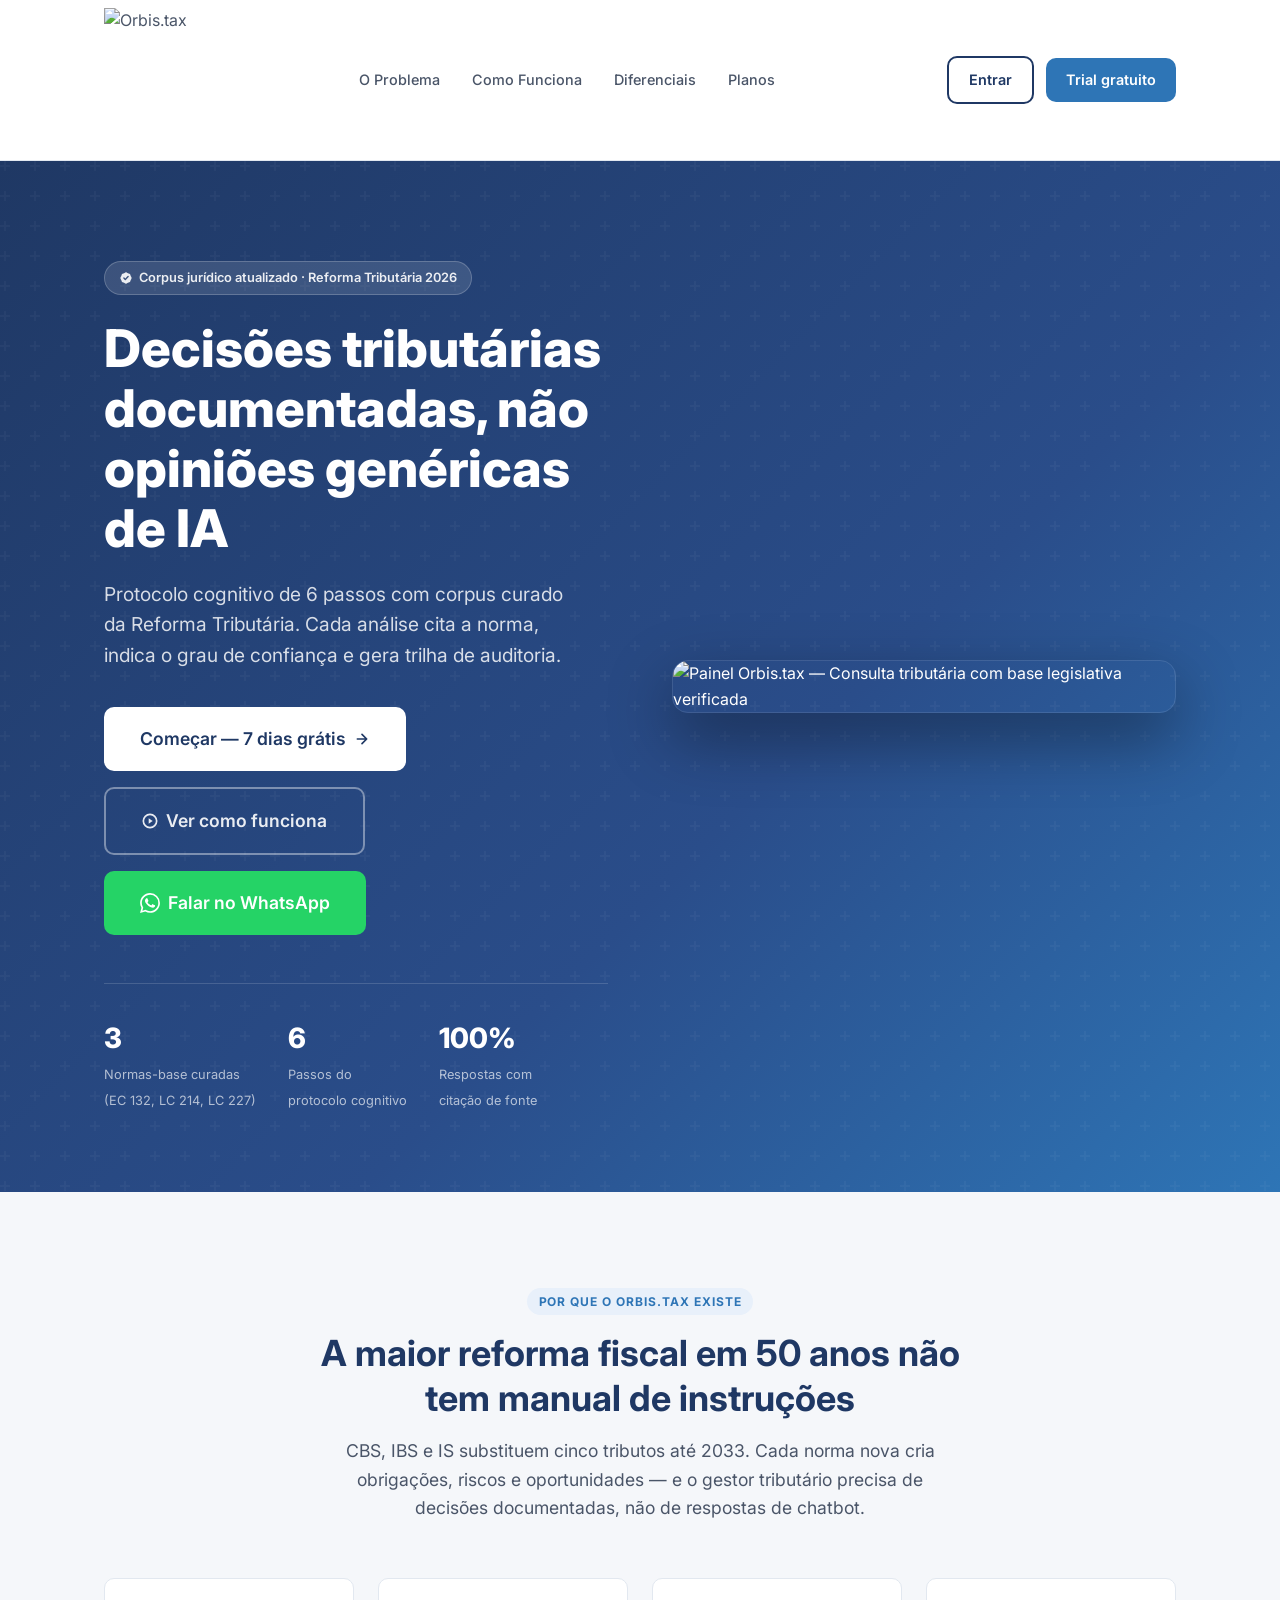
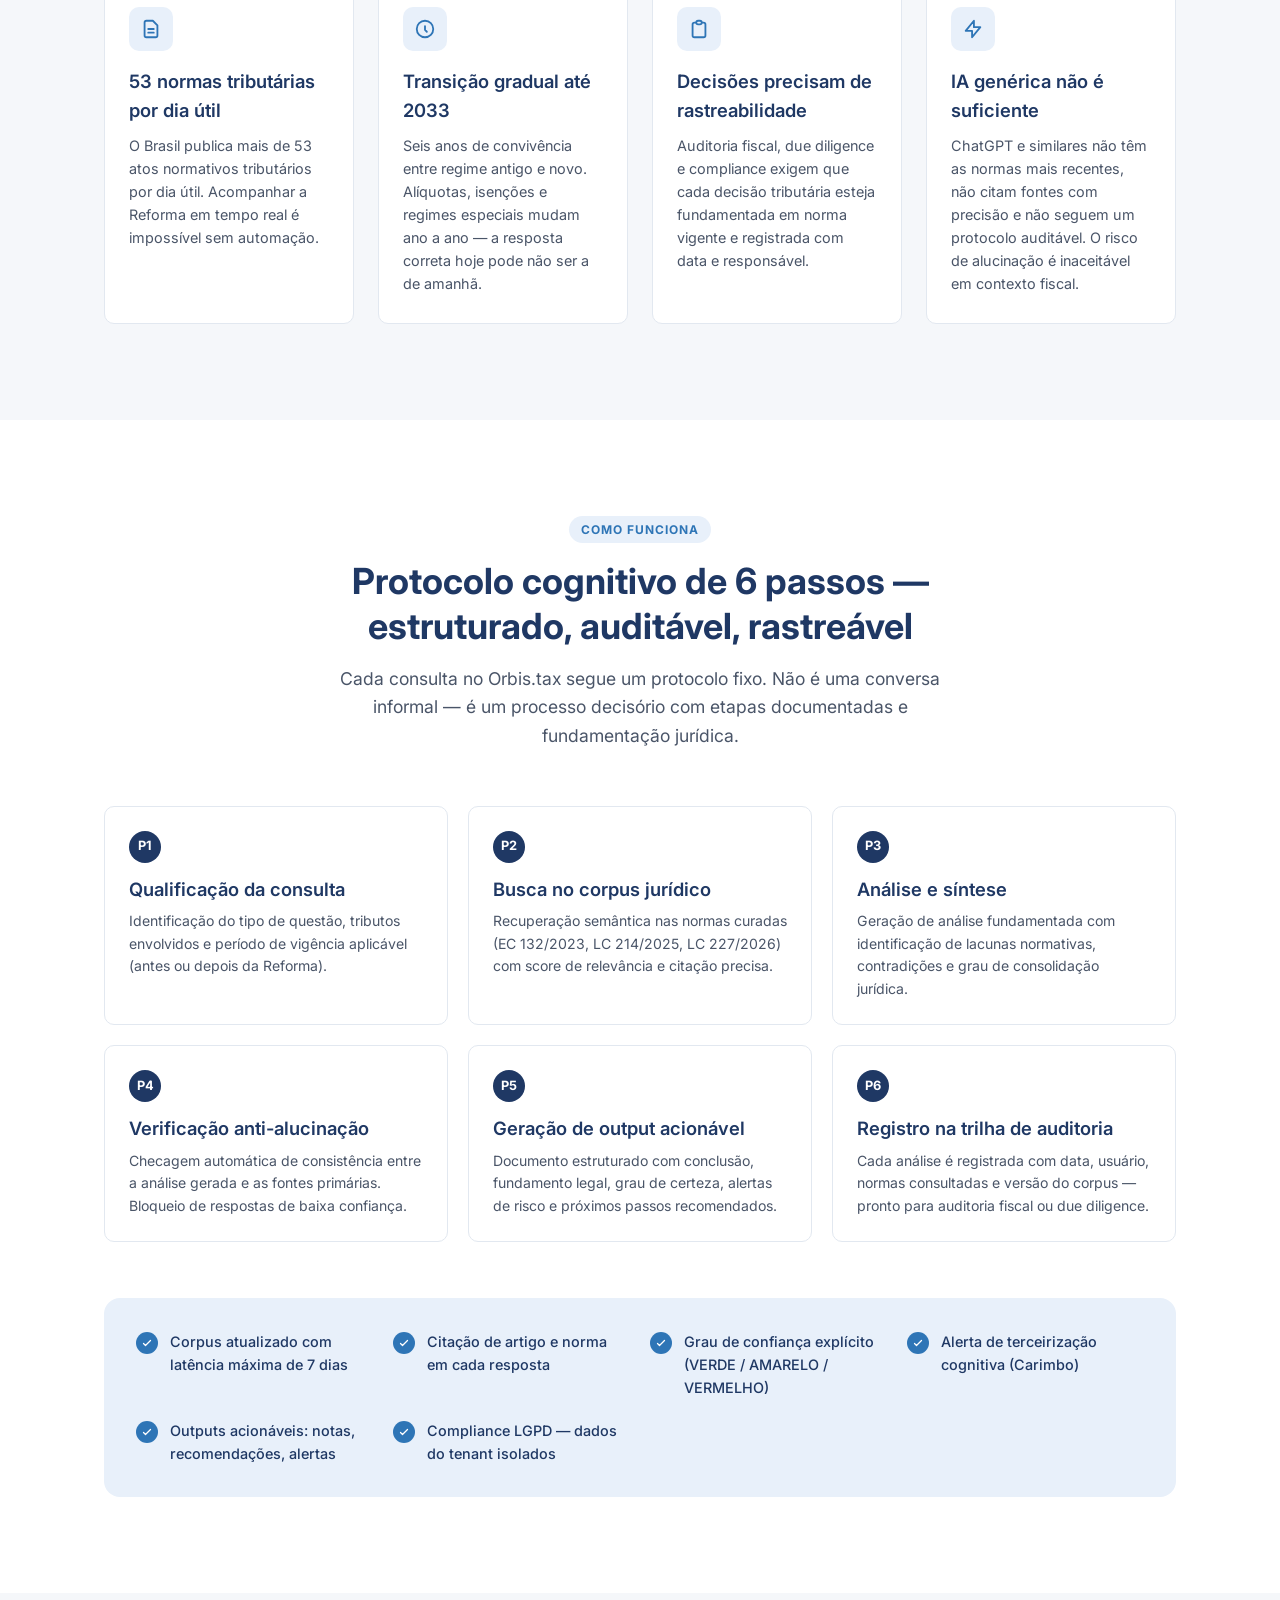
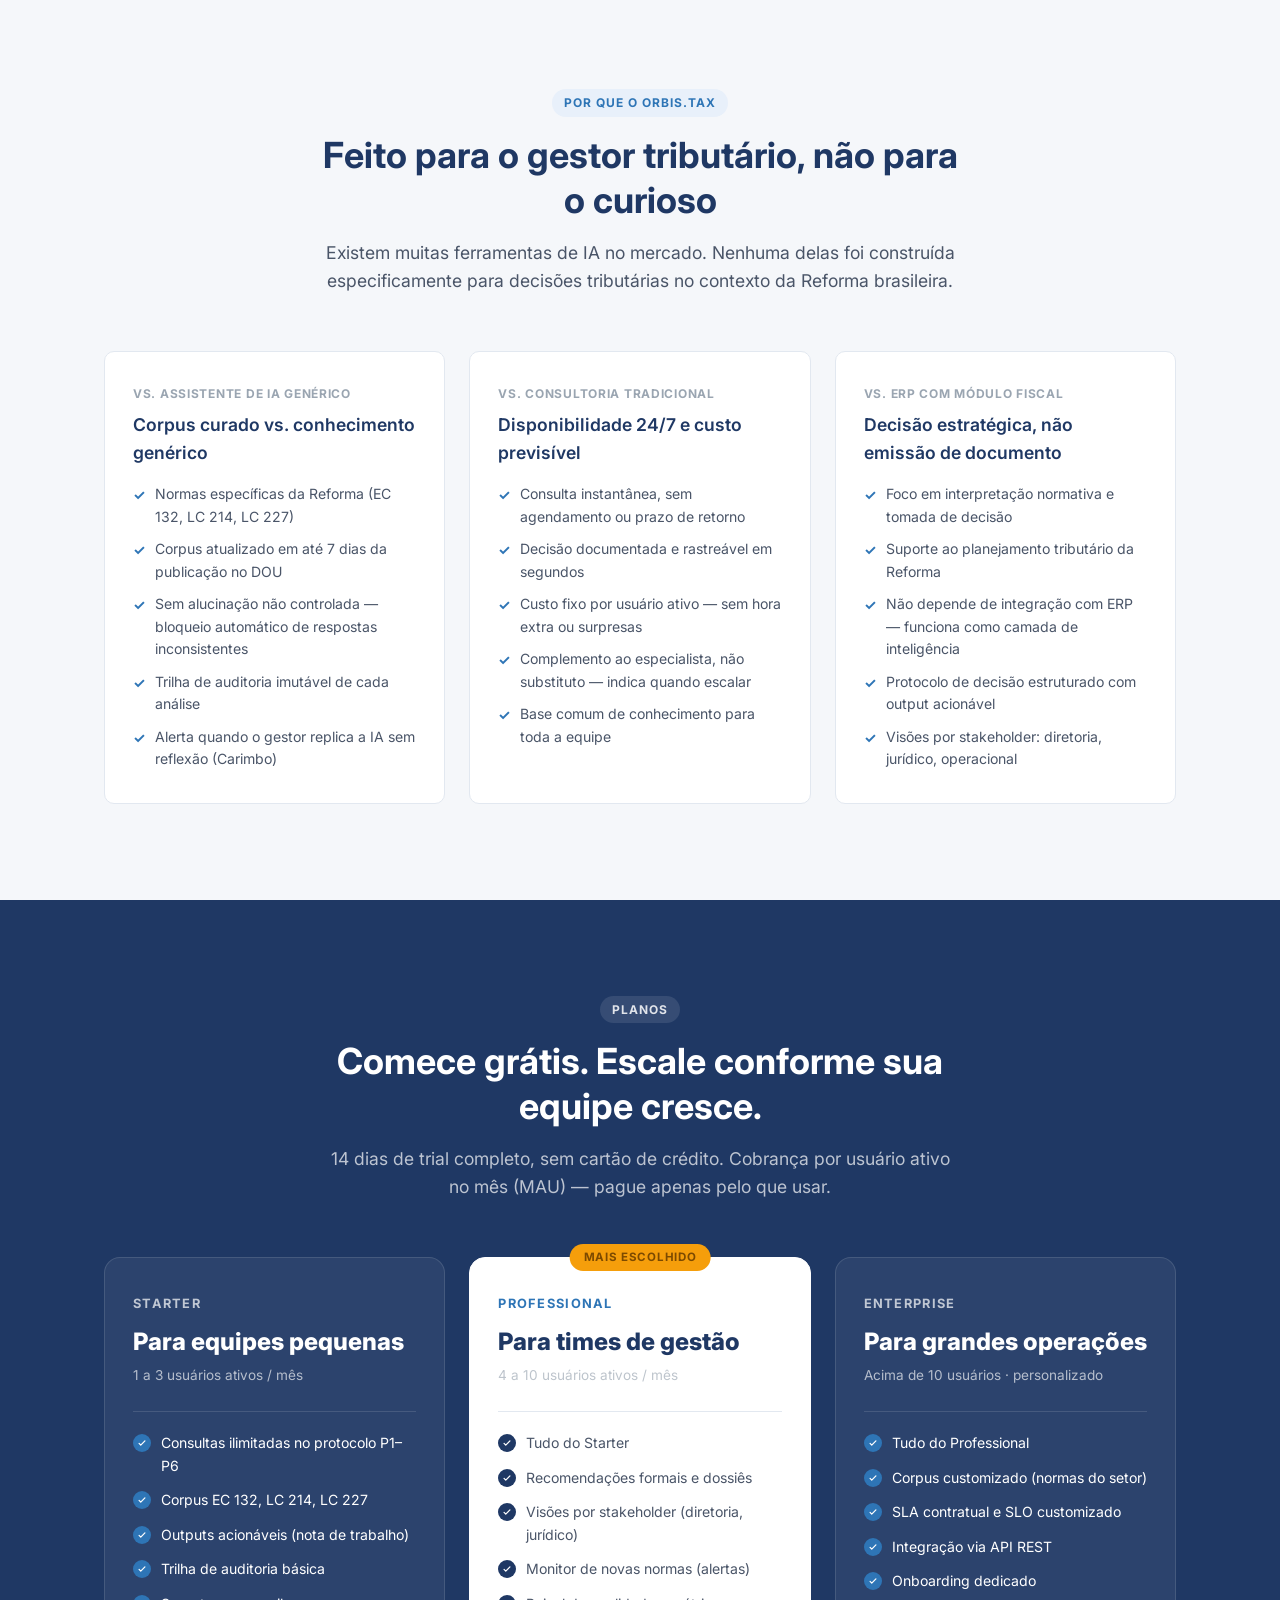
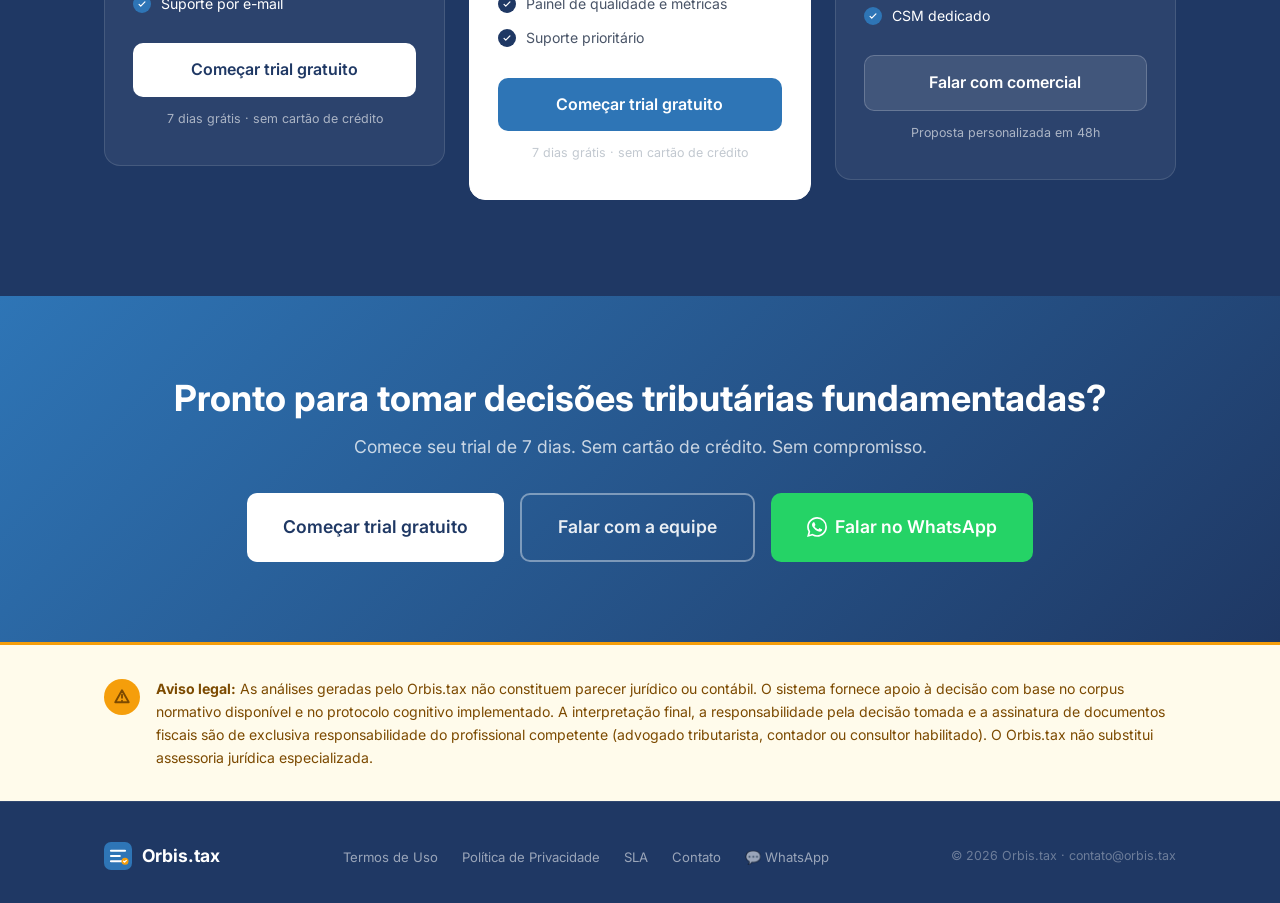
==== frontend/public/landing-page.html @ e701f6aa "rebrand: Tribus-AI → Orbis.tax Substitui todas as referências visíveis ao usuário de Tribus-AI para " ====
<!DOCTYPE html>
<html lang="pt-BR">
<head>
  <meta charset="UTF-8" />
  <meta name="viewport" content="width=device-width, initial-scale=1.0" />
  <meta name="description" content="Orbis.tax — Inteligência tributária para a Reforma. Protocolo cognitivo de 6 passos, corpus jurídico curado e trilha de auditoria para decisões tributárias documentadas." />
  <title>Orbis.tax — Inteligência Tributária para a Reforma</title>
  <link rel="preconnect" href="https://fonts.googleapis.com" />
  <link rel="preconnect" href="https://fonts.gstatic.com" crossorigin />
  <link href="https://fonts.googleapis.com/css2?family=Inter:wght@400;500;600;700;800&display=swap" rel="stylesheet" />
  <style>
    /* ── Reset & Base ───────────────────────────────────────────── */
    *, *::before, *::after { box-sizing: border-box; margin: 0; padding: 0; }

    :root {
      --azul-escuro:  #1F3864;
      --azul-medio:   #2E75B6;
      --azul-claro:   #E8F0FA;
      --cinza-claro:  #F5F7FA;
      --cinza-medio:  #9AA5B1;
      --cinza-texto:  #4A5568;
      --branco:       #FFFFFF;
      --borda:        #E2E8F0;
      --destaque:     #F59E0B;
      --fonte:        'Inter', system-ui, -apple-system, sans-serif;
      --raio:         10px;
      --sombra:       0 4px 24px rgba(31,56,100,.10);
    }

    html { scroll-behavior: smooth; }

    body {
      font-family: var(--fonte);
      color: var(--cinza-texto);
      background: var(--branco);
      line-height: 1.6;
      -webkit-font-smoothing: antialiased;
    }

    img { max-width: 100%; display: block; }
    a { color: inherit; text-decoration: none; }

    .container {
      width: 100%;
      max-width: 1120px;
      margin: 0 auto;
      padding: 0 24px;
    }

    /* ── Tipografia ─────────────────────────────────────────────── */
    h1 { font-size: clamp(2rem, 5vw, 3.25rem); font-weight: 800; line-height: 1.15; }
    h2 { font-size: clamp(1.5rem, 3vw, 2.25rem); font-weight: 700; line-height: 1.25; }
    h3 { font-size: 1.15rem; font-weight: 600; }
    p  { font-size: 1rem; }

    .label {
      display: inline-block;
      font-size: .75rem;
      font-weight: 700;
      letter-spacing: .08em;
      text-transform: uppercase;
      color: var(--azul-medio);
      background: var(--azul-claro);
      padding: 4px 12px;
      border-radius: 20px;
      margin-bottom: 16px;
    }

    /* ── Botões ─────────────────────────────────────────────────── */
    .btn {
      display: inline-flex;
      align-items: center;
      gap: 8px;
      padding: 14px 28px;
      border-radius: var(--raio);
      font-size: 1rem;
      font-weight: 600;
      cursor: pointer;
      transition: transform .15s, box-shadow .15s, opacity .15s;
      border: none;
      text-decoration: none;
    }
    .btn:hover { transform: translateY(-2px); box-shadow: 0 8px 24px rgba(0,0,0,.15); }
    .btn:active { transform: translateY(0); }

    .btn-primary {
      background: var(--azul-medio);
      color: var(--branco);
    }
    .btn-primary:hover { background: #2563a8; }

    .btn-outline {
      background: transparent;
      color: var(--azul-escuro);
      border: 2px solid var(--azul-escuro);
    }
    .btn-outline:hover { background: var(--azul-escuro); color: var(--branco); }

    .btn-white {
      background: var(--branco);
      color: var(--azul-escuro);
    }
    .btn-white:hover { background: var(--azul-claro); }

    .btn-whatsapp {
      display: inline-flex;
      align-items: center;
      gap: 8px;
      background-color: #25D366;
      color: #ffffff;
      padding: 14px 28px;
      border-radius: var(--raio);
      text-decoration: none;
      font-weight: 600;
      font-size: 1rem;
      transition: background-color 0.2s ease, transform .15s, box-shadow .15s;
      border: none;
      cursor: pointer;
    }
    .btn-whatsapp:hover {
      background-color: #1DA851;
      transform: translateY(-2px);
      box-shadow: 0 8px 24px rgba(0,0,0,.15);
    }
    .btn-whatsapp.btn-lg { padding: 18px 36px; font-size: 1.1rem; }

    .btn-lg { padding: 18px 36px; font-size: 1.1rem; }

    /* ── Nav ────────────────────────────────────────────────────── */
    nav {
      position: sticky;
      top: 0;
      z-index: 100;
      background: rgba(255,255,255,.95);
      backdrop-filter: blur(8px);
      border-bottom: 1px solid var(--borda);
      padding: 0;
    }
    .nav-inner {
      display: flex;
      align-items: center;
      justify-content: space-between;
      min-height: 64px;
      padding: 8px 0;
    }
    .logo {
      display: flex;
      align-items: center;
    }
    .logo img { height: 144px; width: auto; display: block; }
    .nav-links {
      display: flex;
      align-items: center;
      gap: 32px;
      list-style: none;
    }
    .nav-links a {
      font-size: .9rem;
      font-weight: 500;
      color: var(--cinza-texto);
      transition: color .15s;
    }
    .nav-links a:hover { color: var(--azul-medio); }
    .nav-cta { display: flex; gap: 12px; align-items: center; }
    .nav-mobile-toggle {
      display: none;
      background: none;
      border: none;
      cursor: pointer;
      padding: 4px;
      color: var(--azul-escuro);
    }

    @media (max-width: 768px) {
      .nav-links, .nav-cta { display: none; }
      .nav-mobile-toggle { display: block; }
      nav.open .nav-links,
      nav.open .nav-cta {
        display: flex;
        flex-direction: column;
        align-items: flex-start;
        padding: 16px 24px;
        gap: 16px;
        background: var(--branco);
        border-top: 1px solid var(--borda);
      }
      nav.open { display: block; }
      nav.open .nav-inner { flex-wrap: wrap; height: auto; padding: 12px 0; }
    }

    /* ── Hero ───────────────────────────────────────────────────── */
    #hero {
      background: linear-gradient(135deg, var(--azul-escuro) 0%, #2a4d8a 60%, var(--azul-medio) 100%);
      color: var(--branco);
      padding: 100px 0 80px;
      overflow: hidden;
      position: relative;
    }
    #hero::before {
      content: '';
      position: absolute;
      inset: 0;
      background: url("data:image/svg+xml,%3Csvg width='60' height='60' viewBox='0 0 60 60' xmlns='http://www.w3.org/2000/svg'%3E%3Cg fill='none' fill-rule='evenodd'%3E%3Cg fill='%23ffffff' fill-opacity='0.03'%3E%3Cpath d='M36 34v-4h-2v4h-4v2h4v4h2v-4h4v-2h-4zm0-30V0h-2v4h-4v2h4v4h2V6h4V4h-4zM6 34v-4H4v4H0v2h4v4h2v-4h4v-2H6zM6 4V0H4v4H0v2h4v4h2V6h4V4H6z'/%3E%3C/g%3E%3C/g%3E%3C/svg%3E");
      pointer-events: none;
    }
    .hero-grid {
      display: grid;
      grid-template-columns: 1fr 1fr;
      gap: 64px;
      align-items: center;
      position: relative;
    }
    .hero-badge {
      display: inline-flex;
      align-items: center;
      gap: 6px;
      background: rgba(255,255,255,.12);
      border: 1px solid rgba(255,255,255,.2);
      border-radius: 20px;
      padding: 6px 14px;
      font-size: .8rem;
      font-weight: 600;
      margin-bottom: 24px;
      color: rgba(255,255,255,.9);
    }
    #hero h1 { color: var(--branco); margin-bottom: 20px; }
    .hero-sub {
      font-size: 1.2rem;
      color: rgba(255,255,255,.82);
      margin-bottom: 36px;
      max-width: 480px;
    }
    .hero-actions { display: flex; gap: 16px; flex-wrap: wrap; }
    .hero-visual {
      border-radius: 16px;
      overflow: hidden;
      box-shadow: 0 24px 64px rgba(0,0,0,.4);
      border: 1px solid rgba(255,255,255,.1);
    }
    .hero-visual img { width: 100%; height: auto; display: block; }
    .hero-stats {
      display: flex;
      gap: 32px;
      margin-top: 48px;
      padding-top: 32px;
      border-top: 1px solid rgba(255,255,255,.15);
      flex-wrap: wrap;
    }
    .stat-item { }
    .stat-num {
      font-size: 1.75rem;
      font-weight: 800;
      color: var(--branco);
      display: block;
    }
    .stat-label {
      font-size: .8rem;
      color: rgba(255,255,255,.65);
    }

    @media (max-width: 768px) {
      #hero { padding: 64px 0 48px; }
      .hero-grid { grid-template-columns: 1fr; gap: 40px; }
      .hero-visual { display: none; }
    }

    /* ── Seções genéricas ───────────────────────────────────────── */
    section { padding: 96px 0; }
    .section-header { text-align: center; max-width: 640px; margin: 0 auto 56px; }
    .section-header h2 { color: var(--azul-escuro); margin-bottom: 16px; }
    .section-header p { font-size: 1.1rem; color: var(--cinza-texto); }

    /* ── Problema ───────────────────────────────────────────────── */
    #problema { background: var(--cinza-claro); }
    .problema-grid {
      display: grid;
      grid-template-columns: repeat(auto-fit, minmax(240px, 1fr));
      gap: 24px;
    }
    .problema-card {
      background: var(--branco);
      border: 1px solid var(--borda);
      border-radius: var(--raio);
      padding: 28px 24px;
      transition: box-shadow .2s;
    }
    .problema-card:hover { box-shadow: var(--sombra); }
    .problema-icon {
      width: 44px;
      height: 44px;
      border-radius: 10px;
      background: var(--azul-claro);
      display: flex;
      align-items: center;
      justify-content: center;
      margin-bottom: 16px;
    }
    .problema-card h3 { color: var(--azul-escuro); margin-bottom: 8px; }
    .problema-card p { font-size: .9rem; color: var(--cinza-texto); }

    /* ── Solução / P1-P6 ────────────────────────────────────────── */
    #solucao { background: var(--branco); }
    .passos-grid {
      display: grid;
      grid-template-columns: repeat(auto-fit, minmax(300px, 1fr));
      gap: 20px;
      margin-bottom: 56px;
    }
    .passo-card {
      border: 1px solid var(--borda);
      border-radius: var(--raio);
      padding: 24px;
      position: relative;
      transition: border-color .2s, box-shadow .2s;
    }
    .passo-card:hover {
      border-color: var(--azul-medio);
      box-shadow: 0 0 0 3px var(--azul-claro);
    }
    .passo-num {
      display: inline-flex;
      align-items: center;
      justify-content: center;
      width: 32px;
      height: 32px;
      border-radius: 50%;
      background: var(--azul-escuro);
      color: var(--branco);
      font-size: .8rem;
      font-weight: 700;
      margin-bottom: 12px;
    }
    .passo-card h3 { color: var(--azul-escuro); margin-bottom: 6px; }
    .passo-card p { font-size: .88rem; }

    .solucao-features {
      display: grid;
      grid-template-columns: repeat(auto-fit, minmax(220px, 1fr));
      gap: 20px;
      background: var(--azul-claro);
      border-radius: 16px;
      padding: 32px;
    }
    .feature-item {
      display: flex;
      align-items: flex-start;
      gap: 12px;
    }
    .feature-check {
      width: 22px;
      height: 22px;
      border-radius: 50%;
      background: var(--azul-medio);
      flex-shrink: 0;
      display: flex;
      align-items: center;
      justify-content: center;
      margin-top: 2px;
    }
    .feature-item p { font-size: .9rem; font-weight: 500; color: var(--azul-escuro); }

    /* ── Diferenciais ───────────────────────────────────────────── */
    #diferenciais { background: var(--cinza-claro); }
    .diferenciais-grid {
      display: grid;
      grid-template-columns: repeat(auto-fit, minmax(300px, 1fr));
      gap: 24px;
    }
    .diferencial-card {
      background: var(--branco);
      border-radius: var(--raio);
      padding: 32px 28px;
      border: 1px solid var(--borda);
    }
    .diferencial-vs {
      font-size: .75rem;
      font-weight: 700;
      text-transform: uppercase;
      letter-spacing: .06em;
      color: var(--cinza-medio);
      margin-bottom: 8px;
    }
    .diferencial-card h3 {
      color: var(--azul-escuro);
      font-size: 1.1rem;
      margin-bottom: 16px;
    }
    .diferencial-lista { list-style: none; display: flex; flex-direction: column; gap: 10px; }
    .diferencial-lista li {
      display: flex;
      align-items: flex-start;
      gap: 10px;
      font-size: .88rem;
    }
    .diferencial-lista li::before {
      content: '✓';
      color: var(--azul-medio);
      font-weight: 700;
      flex-shrink: 0;
      margin-top: 1px;
    }

    /* ── Preços ─────────────────────────────────────────────────── */
    #precos { background: var(--azul-escuro); }
    #precos .section-header h2 { color: var(--branco); }
    #precos .section-header p { color: rgba(255,255,255,.7); }
    #precos .label { background: rgba(255,255,255,.1); color: rgba(255,255,255,.85); }

    .precos-grid {
      display: grid;
      grid-template-columns: repeat(auto-fit, minmax(280px, 1fr));
      gap: 24px;
      align-items: start;
    }
    .preco-card {
      background: rgba(255,255,255,.06);
      border: 1px solid rgba(255,255,255,.12);
      border-radius: 16px;
      padding: 36px 28px;
      color: var(--branco);
      transition: transform .2s, box-shadow .2s;
    }
    .preco-card:hover { transform: translateY(-4px); box-shadow: 0 16px 40px rgba(0,0,0,.3); }
    .preco-card.destaque {
      background: var(--branco);
      color: var(--azul-escuro);
      border-color: var(--branco);
      position: relative;
    }
    .preco-badge {
      position: absolute;
      top: -14px;
      left: 50%;
      transform: translateX(-50%);
      background: var(--destaque);
      color: #7c4a00;
      font-size: .72rem;
      font-weight: 700;
      text-transform: uppercase;
      letter-spacing: .06em;
      padding: 4px 14px;
      border-radius: 20px;
      white-space: nowrap;
    }
    .preco-plano {
      font-size: .8rem;
      font-weight: 700;
      text-transform: uppercase;
      letter-spacing: .1em;
      margin-bottom: 8px;
      opacity: .7;
    }
    .preco-card.destaque .preco-plano { color: var(--azul-medio); opacity: 1; }
    .preco-card h3 {
      font-size: 1.5rem;
      font-weight: 800;
      margin-bottom: 4px;
    }
    .preco-usuarios {
      font-size: .85rem;
      opacity: .65;
      margin-bottom: 24px;
    }
    .preco-divider {
      border: none;
      border-top: 1px solid rgba(255,255,255,.12);
      margin: 20px 0;
    }
    .preco-card.destaque .preco-divider { border-color: var(--borda); }
    .preco-features { list-style: none; display: flex; flex-direction: column; gap: 12px; margin-bottom: 28px; }
    .preco-features li {
      display: flex;
      gap: 10px;
      font-size: .88rem;
      align-items: flex-start;
    }
    .preco-features li .ck {
      width: 18px;
      height: 18px;
      border-radius: 50%;
      background: var(--azul-medio);
      flex-shrink: 0;
      display: flex;
      align-items: center;
      justify-content: center;
      margin-top: 2px;
    }
    .preco-card.destaque .preco-features li .ck { background: var(--azul-escuro); }
    .preco-trial {
      text-align: center;
      font-size: .78rem;
      opacity: .6;
      margin-top: 12px;
    }

    /* ── Disclaimer ─────────────────────────────────────────────── */
    #disclaimer {
      background: #fffbeb;
      border-top: 3px solid var(--destaque);
      padding: 32px 0;
    }
    .disclaimer-inner {
      display: flex;
      gap: 16px;
      align-items: flex-start;
    }
    .disclaimer-icon {
      flex-shrink: 0;
      width: 36px;
      height: 36px;
      background: var(--destaque);
      border-radius: 50%;
      display: flex;
      align-items: center;
      justify-content: center;
      margin-top: 2px;
    }
    #disclaimer p {
      font-size: .88rem;
      color: #7c4a00;
      line-height: 1.65;
    }
    #disclaimer strong { font-weight: 700; }

    /* ── CTA final ──────────────────────────────────────────────── */
    #cta-final {
      background: linear-gradient(135deg, var(--azul-medio), var(--azul-escuro));
      padding: 80px 0;
      text-align: center;
    }
    #cta-final h2 { color: var(--branco); margin-bottom: 12px; }
    #cta-final p { color: rgba(255,255,255,.75); font-size: 1.1rem; margin-bottom: 32px; }
    .cta-actions { display: flex; gap: 16px; justify-content: center; flex-wrap: wrap; }

    /* ── Footer ─────────────────────────────────────────────────── */
    footer {
      background: var(--azul-escuro);
      border-top: 1px solid rgba(255,255,255,.08);
      padding: 40px 0 32px;
    }
    .footer-inner {
      display: flex;
      align-items: center;
      justify-content: space-between;
      flex-wrap: wrap;
      gap: 24px;
    }
    .footer-logo {
      display: flex;
      align-items: center;
      gap: 10px;
      color: var(--branco);
      font-weight: 700;
      font-size: 1.1rem;
    }
    .footer-links {
      display: flex;
      gap: 24px;
      flex-wrap: wrap;
      list-style: none;
    }
    .footer-links a {
      font-size: .82rem;
      color: rgba(255,255,255,.55);
      transition: color .15s;
    }
    .footer-links a:hover { color: rgba(255,255,255,.9); }
    .footer-copy {
      font-size: .78rem;
      color: rgba(255,255,255,.35);
    }

    /* ── Utilidades ─────────────────────────────────────────────── */
    .text-center { text-align: center; }
    .mt-4  { margin-top: 16px; }
    .mt-8  { margin-top: 32px; }
    .mt-12 { margin-top: 48px; }

    /* SVG check inline */
    .svg-check { display: block; }
  </style>
</head>
<body>

<!-- ═══════════════════════════ NAV ════════════════════════════════ -->
<nav id="nav">
  <div class="container">
    <div class="nav-inner">
      <a href="#" class="logo">
        <img src="/logo.png" alt="Orbis.tax" style="height:144px;width:auto;">
      </a>
      <ul class="nav-links">
        <li><a href="#problema">O Problema</a></li>
        <li><a href="#solucao">Como Funciona</a></li>
        <li><a href="#diferenciais">Diferenciais</a></li>
        <li><a href="#precos">Planos</a></li>
      </ul>
      <div class="nav-cta">
        <a href="/login" class="btn btn-outline" style="padding:10px 20px;font-size:.9rem;">Entrar</a>
        <a href="/register" class="btn btn-primary" style="padding:10px 20px;font-size:.9rem;">Trial gratuito</a>
      </div>
      <button class="nav-mobile-toggle" id="menuBtn" aria-label="Menu">
        <svg width="24" height="24" fill="none" stroke="currentColor" stroke-width="2" viewBox="0 0 24 24">
          <path d="M3 12h18M3 6h18M3 18h18" stroke-linecap="round"/>
        </svg>
      </button>
    </div>
  </div>
</nav>

<!-- ════════════════════════════ HERO ══════════════════════════════ -->
<section id="hero">
  <div class="container">
    <div class="hero-grid">
      <div>
        <div class="hero-badge">
          <svg width="14" height="14" fill="currentColor" viewBox="0 0 20 20"><path fill-rule="evenodd" d="M6.267 3.455a3.066 3.066 0 001.745-.723 3.066 3.066 0 013.976 0 3.066 3.066 0 001.745.723 3.066 3.066 0 012.812 2.812c.051.643.304 1.254.723 1.745a3.066 3.066 0 010 3.976 3.066 3.066 0 00-.723 1.745 3.066 3.066 0 01-2.812 2.812 3.066 3.066 0 00-1.745.723 3.066 3.066 0 01-3.976 0 3.066 3.066 0 00-1.745-.723 3.066 3.066 0 01-2.812-2.812 3.066 3.066 0 00-.723-1.745 3.066 3.066 0 010-3.976 3.066 3.066 0 00.723-1.745 3.066 3.066 0 012.812-2.812zm7.44 5.252a1 1 0 00-1.414-1.414L9 10.586 7.707 9.293a1 1 0 00-1.414 1.414l2 2a1 1 0 001.414 0l4-4z" clip-rule="evenodd"/></svg>
          Corpus jurídico atualizado · Reforma Tributária 2026
        </div>
        <h1>Decisões tributárias documentadas, não opiniões genéricas de IA</h1>
        <p class="hero-sub">Protocolo cognitivo de 6 passos com corpus curado da Reforma Tributária. Cada análise cita a norma, indica o grau de confiança e gera trilha de auditoria.</p>
        <div class="hero-actions">
          <a href="/register" class="btn btn-white btn-lg">
            Começar — 7 dias grátis
            <svg width="16" height="16" fill="none" stroke="currentColor" stroke-width="2.5" viewBox="0 0 24 24"><path d="M5 12h14M12 5l7 7-7 7" stroke-linecap="round" stroke-linejoin="round"/></svg>
          </a>
          <a href="#solucao" class="btn btn-outline btn-lg" style="border-color:rgba(255,255,255,.4);color:rgba(255,255,255,.9);">
            <svg width="16" height="16" fill="none" stroke="currentColor" stroke-width="2.5" viewBox="0 0 24 24"><circle cx="12" cy="12" r="10"/><path d="M10 8l6 4-6 4V8z" fill="currentColor" stroke="none"/></svg>
            Ver como funciona
          </a>
          <!-- TODO: substituir pelo número real (DEC-11 — número WhatsApp Business dedicado ao Tribus-AI) -->
          <a
            href="https://wa.me/5511999999999?text=Ol%C3%A1%2C%20tenho%20interesse%20no%20Orbis.tax"
            target="_blank"
            rel="noopener noreferrer"
            class="btn-whatsapp btn-lg"
            aria-label="Conversar no WhatsApp"
          >
            <svg width="20" height="20" viewBox="0 0 24 24" fill="currentColor" aria-hidden="true">
              <path d="M17.472 14.382c-.297-.149-1.758-.867-2.03-.967-.273-.099-.471-.148-.67.15-.197.297-.767.966-.94 1.164-.173.199-.347.223-.644.075-.297-.15-1.255-.463-2.39-1.475-.883-.788-1.48-1.761-1.653-2.059-.173-.297-.018-.458.13-.606.134-.133.298-.347.446-.52.149-.174.198-.298.298-.497.099-.198.05-.371-.025-.52-.075-.149-.669-1.612-.916-2.207-.242-.579-.487-.5-.669-.51-.173-.008-.371-.01-.57-.01-.198 0-.52.074-.792.372-.272.297-1.04 1.016-1.04 2.479 0 1.462 1.065 2.875 1.213 3.074.149.198 2.096 3.2 5.077 4.487.709.306 1.262.489 1.694.625.712.227 1.36.195 1.871.118.571-.085 1.758-.719 2.006-1.413.248-.694.248-1.289.173-1.413-.074-.124-.272-.198-.57-.347m-5.421 7.403h-.004a9.87 9.87 0 01-5.031-1.378l-.361-.214-3.741.982.998-3.648-.235-.374a9.86 9.86 0 01-1.51-5.26c.001-5.45 4.436-9.884 9.888-9.884 2.64 0 5.122 1.03 6.988 2.898a9.825 9.825 0 012.893 6.994c-.003 5.45-4.437 9.884-9.885 9.884m8.413-18.297A11.815 11.815 0 0012.05 0C5.495 0 .16 5.335.157 11.892c0 2.096.547 4.142 1.588 5.945L.057 24l6.305-1.654a11.882 11.882 0 005.683 1.448h.005c6.554 0 11.89-5.335 11.893-11.893a11.821 11.821 0 00-3.48-8.413z"/>
            </svg>
            Falar no WhatsApp
          </a>
        </div>
        <div class="hero-stats">
          <div class="stat-item">
            <span class="stat-num">3</span>
            <span class="stat-label">Normas-base curadas<br>(EC 132, LC 214, LC 227)</span>
          </div>
          <div class="stat-item">
            <span class="stat-num">6</span>
            <span class="stat-label">Passos do<br>protocolo cognitivo</span>
          </div>
          <div class="stat-item">
            <span class="stat-num">100%</span>
            <span class="stat-label">Respostas com<br>citação de fonte</span>
          </div>
        </div>
      </div>
      <div class="hero-visual">
        <img src="/app-screenshot.png" alt="Painel Orbis.tax — Consulta tributária com base legislativa verificada">
      </div>
    </div>
  </div>
</section>

<!-- ════════════════════════ PROBLEMA ══════════════════════════════ -->
<section id="problema">
  <div class="container">
    <div class="section-header">
      <span class="label">Por que o Orbis.tax existe</span>
      <h2>A maior reforma fiscal em 50 anos não tem manual de instruções</h2>
      <p>CBS, IBS e IS substituem cinco tributos até 2033. Cada norma nova cria obrigações, riscos e oportunidades — e o gestor tributário precisa de decisões documentadas, não de respostas de chatbot.</p>
    </div>
    <div class="problema-grid">
      <div class="problema-card">
        <div class="problema-icon">
          <svg width="22" height="22" fill="none" stroke="#2E75B6" stroke-width="2" viewBox="0 0 24 24"><path d="M9 12h6M9 16h6M17 21H7a2 2 0 01-2-2V5a2 2 0 012-2h7l5 5v11a2 2 0 01-2 2z" stroke-linecap="round" stroke-linejoin="round"/></svg>
        </div>
        <h3>53 normas tributárias por dia útil</h3>
        <p>O Brasil publica mais de 53 atos normativos tributários por dia útil. Acompanhar a Reforma em tempo real é impossível sem automação.</p>
      </div>
      <div class="problema-card">
        <div class="problema-icon">
          <svg width="22" height="22" fill="none" stroke="#2E75B6" stroke-width="2" viewBox="0 0 24 24"><path d="M12 9v4l2 2M12 3a9 9 0 110 18A9 9 0 0112 3z" stroke-linecap="round" stroke-linejoin="round"/></svg>
        </div>
        <h3>Transição gradual até 2033</h3>
        <p>Seis anos de convivência entre regime antigo e novo. Alíquotas, isenções e regimes especiais mudam ano a ano — a resposta correta hoje pode não ser a de amanhã.</p>
      </div>
      <div class="problema-card">
        <div class="problema-icon">
          <svg width="22" height="22" fill="none" stroke="#2E75B6" stroke-width="2" viewBox="0 0 24 24"><path d="M9 5H7a2 2 0 00-2 2v12a2 2 0 002 2h10a2 2 0 002-2V7a2 2 0 00-2-2h-2M9 5a2 2 0 002 2h2a2 2 0 002-2M9 5a2 2 0 012-2h2a2 2 0 012 2" stroke-linecap="round" stroke-linejoin="round"/></svg>
        </div>
        <h3>Decisões precisam de rastreabilidade</h3>
        <p>Auditoria fiscal, due diligence e compliance exigem que cada decisão tributária esteja fundamentada em norma vigente e registrada com data e responsável.</p>
      </div>
      <div class="problema-card">
        <div class="problema-icon">
          <svg width="22" height="22" fill="none" stroke="#2E75B6" stroke-width="2" viewBox="0 0 24 24"><path d="M13 10V3L4 14h7v7l9-11h-7z" stroke-linecap="round" stroke-linejoin="round"/></svg>
        </div>
        <h3>IA genérica não é suficiente</h3>
        <p>ChatGPT e similares não têm as normas mais recentes, não citam fontes com precisão e não seguem um protocolo auditável. O risco de alucinação é inaceitável em contexto fiscal.</p>
      </div>
    </div>
  </div>
</section>

<!-- ═════════════════════════ SOLUÇÃO ═══════════════════════════════ -->
<section id="solucao">
  <div class="container">
    <div class="section-header">
      <span class="label">Como funciona</span>
      <h2>Protocolo cognitivo de 6 passos — estruturado, auditável, rastreável</h2>
      <p>Cada consulta no Orbis.tax segue um protocolo fixo. Não é uma conversa informal — é um processo decisório com etapas documentadas e fundamentação jurídica.</p>
    </div>
    <div class="passos-grid">
      <div class="passo-card">
        <div class="passo-num">P1</div>
        <h3>Qualificação da consulta</h3>
        <p>Identificação do tipo de questão, tributos envolvidos e período de vigência aplicável (antes ou depois da Reforma).</p>
      </div>
      <div class="passo-card">
        <div class="passo-num">P2</div>
        <h3>Busca no corpus jurídico</h3>
        <p>Recuperação semântica nas normas curadas (EC 132/2023, LC 214/2025, LC 227/2026) com score de relevância e citação precisa.</p>
      </div>
      <div class="passo-card">
        <div class="passo-num">P3</div>
        <h3>Análise e síntese</h3>
        <p>Geração de análise fundamentada com identificação de lacunas normativas, contradições e grau de consolidação jurídica.</p>
      </div>
      <div class="passo-card">
        <div class="passo-num">P4</div>
        <h3>Verificação anti-alucinação</h3>
        <p>Checagem automática de consistência entre a análise gerada e as fontes primárias. Bloqueio de respostas de baixa confiança.</p>
      </div>
      <div class="passo-card">
        <div class="passo-num">P5</div>
        <h3>Geração de output acionável</h3>
        <p>Documento estruturado com conclusão, fundamento legal, grau de certeza, alertas de risco e próximos passos recomendados.</p>
      </div>
      <div class="passo-card">
        <div class="passo-num">P6</div>
        <h3>Registro na trilha de auditoria</h3>
        <p>Cada análise é registrada com data, usuário, normas consultadas e versão do corpus — pronto para auditoria fiscal ou due diligence.</p>
      </div>
    </div>
    <div class="solucao-features">
      <div class="feature-item">
        <div class="feature-check">
          <svg class="svg-check" width="12" height="12" fill="none" stroke="white" stroke-width="2.5" viewBox="0 0 24 24"><path d="M5 13l4 4L19 7" stroke-linecap="round" stroke-linejoin="round"/></svg>
        </div>
        <p>Corpus atualizado com latência máxima de 7 dias</p>
      </div>
      <div class="feature-item">
        <div class="feature-check">
          <svg class="svg-check" width="12" height="12" fill="none" stroke="white" stroke-width="2.5" viewBox="0 0 24 24"><path d="M5 13l4 4L19 7" stroke-linecap="round" stroke-linejoin="round"/></svg>
        </div>
        <p>Citação de artigo e norma em cada resposta</p>
      </div>
      <div class="feature-item">
        <div class="feature-check">
          <svg class="svg-check" width="12" height="12" fill="none" stroke="white" stroke-width="2.5" viewBox="0 0 24 24"><path d="M5 13l4 4L19 7" stroke-linecap="round" stroke-linejoin="round"/></svg>
        </div>
        <p>Grau de confiança explícito (VERDE / AMARELO / VERMELHO)</p>
      </div>
      <div class="feature-item">
        <div class="feature-check">
          <svg class="svg-check" width="12" height="12" fill="none" stroke="white" stroke-width="2.5" viewBox="0 0 24 24"><path d="M5 13l4 4L19 7" stroke-linecap="round" stroke-linejoin="round"/></svg>
        </div>
        <p>Alerta de terceirização cognitiva (Carimbo)</p>
      </div>
      <div class="feature-item">
        <div class="feature-check">
          <svg class="svg-check" width="12" height="12" fill="none" stroke="white" stroke-width="2.5" viewBox="0 0 24 24"><path d="M5 13l4 4L19 7" stroke-linecap="round" stroke-linejoin="round"/></svg>
        </div>
        <p>Outputs acionáveis: notas, recomendações, alertas</p>
      </div>
      <div class="feature-item">
        <div class="feature-check">
          <svg class="svg-check" width="12" height="12" fill="none" stroke="white" stroke-width="2.5" viewBox="0 0 24 24"><path d="M5 13l4 4L19 7" stroke-linecap="round" stroke-linejoin="round"/></svg>
        </div>
        <p>Compliance LGPD — dados do tenant isolados</p>
      </div>
    </div>
  </div>
</section>

<!-- ══════════════════════ DIFERENCIAIS ════════════════════════════ -->
<section id="diferenciais">
  <div class="container">
    <div class="section-header">
      <span class="label">Por que o Orbis.tax</span>
      <h2>Feito para o gestor tributário, não para o curioso</h2>
      <p>Existem muitas ferramentas de IA no mercado. Nenhuma delas foi construída especificamente para decisões tributárias no contexto da Reforma brasileira.</p>
    </div>
    <div class="diferenciais-grid">
      <div class="diferencial-card">
        <div class="diferencial-vs">vs. Assistente de IA genérico</div>
        <h3>Corpus curado vs. conhecimento genérico</h3>
        <ul class="diferencial-lista">
          <li>Normas específicas da Reforma (EC 132, LC 214, LC 227)</li>
          <li>Corpus atualizado em até 7 dias da publicação no DOU</li>
          <li>Sem alucinação não controlada — bloqueio automático de respostas inconsistentes</li>
          <li>Trilha de auditoria imutável de cada análise</li>
          <li>Alerta quando o gestor replica a IA sem reflexão (Carimbo)</li>
        </ul>
      </div>
      <div class="diferencial-card">
        <div class="diferencial-vs">vs. Consultoria tradicional</div>
        <h3>Disponibilidade 24/7 e custo previsível</h3>
        <ul class="diferencial-lista">
          <li>Consulta instantânea, sem agendamento ou prazo de retorno</li>
          <li>Decisão documentada e rastreável em segundos</li>
          <li>Custo fixo por usuário ativo — sem hora extra ou surpresas</li>
          <li>Complemento ao especialista, não substituto — indica quando escalar</li>
          <li>Base comum de conhecimento para toda a equipe</li>
        </ul>
      </div>
      <div class="diferencial-card">
        <div class="diferencial-vs">vs. ERP com módulo fiscal</div>
        <h3>Decisão estratégica, não emissão de documento</h3>
        <ul class="diferencial-lista">
          <li>Foco em interpretação normativa e tomada de decisão</li>
          <li>Suporte ao planejamento tributário da Reforma</li>
          <li>Não depende de integração com ERP — funciona como camada de inteligência</li>
          <li>Protocolo de decisão estruturado com output acionável</li>
          <li>Visões por stakeholder: diretoria, jurídico, operacional</li>
        </ul>
      </div>
    </div>
  </div>
</section>

<!-- ══════════════════════════ PREÇOS ═══════════════════════════════ -->
<section id="precos">
  <div class="container">
    <div class="section-header">
      <span class="label">Planos</span>
      <h2>Comece grátis. Escale conforme sua equipe cresce.</h2>
      <p>14 dias de trial completo, sem cartão de crédito. Cobrança por usuário ativo no mês (MAU) — pague apenas pelo que usar.</p>
    </div>
    <div class="precos-grid">

      <div class="preco-card">
        <div class="preco-plano">Starter</div>
        <h3>Para equipes pequenas</h3>
        <p class="preco-usuarios">1 a 3 usuários ativos / mês</p>
        <hr class="preco-divider">
        <ul class="preco-features">
          <li><span class="ck"><svg width="10" height="10" fill="none" stroke="white" stroke-width="3" viewBox="0 0 24 24"><path d="M5 13l4 4L19 7" stroke-linecap="round" stroke-linejoin="round"/></svg></span>Consultas ilimitadas no protocolo P1–P6</li>
          <li><span class="ck"><svg width="10" height="10" fill="none" stroke="white" stroke-width="3" viewBox="0 0 24 24"><path d="M5 13l4 4L19 7" stroke-linecap="round" stroke-linejoin="round"/></svg></span>Corpus EC 132, LC 214, LC 227</li>
          <li><span class="ck"><svg width="10" height="10" fill="none" stroke="white" stroke-width="3" viewBox="0 0 24 24"><path d="M5 13l4 4L19 7" stroke-linecap="round" stroke-linejoin="round"/></svg></span>Outputs acionáveis (nota de trabalho)</li>
          <li><span class="ck"><svg width="10" height="10" fill="none" stroke="white" stroke-width="3" viewBox="0 0 24 24"><path d="M5 13l4 4L19 7" stroke-linecap="round" stroke-linejoin="round"/></svg></span>Trilha de auditoria básica</li>
          <li><span class="ck"><svg width="10" height="10" fill="none" stroke="white" stroke-width="3" viewBox="0 0 24 24"><path d="M5 13l4 4L19 7" stroke-linecap="round" stroke-linejoin="round"/></svg></span>Suporte por e-mail</li>
        </ul>
        <a href="/register" class="btn btn-white" style="width:100%;justify-content:center;">Começar trial gratuito</a>
        <p class="preco-trial">7 dias grátis · sem cartão de crédito</p>
      </div>

      <div class="preco-card destaque">
        <div class="preco-badge">Mais escolhido</div>
        <div class="preco-plano">Professional</div>
        <h3>Para times de gestão</h3>
        <p class="preco-usuarios" style="color:var(--cinza-medio);">4 a 10 usuários ativos / mês</p>
        <hr class="preco-divider">
        <ul class="preco-features" style="color:var(--cinza-texto);">
          <li><span class="ck"><svg width="10" height="10" fill="none" stroke="white" stroke-width="3" viewBox="0 0 24 24"><path d="M5 13l4 4L19 7" stroke-linecap="round" stroke-linejoin="round"/></svg></span>Tudo do Starter</li>
          <li><span class="ck"><svg width="10" height="10" fill="none" stroke="white" stroke-width="3" viewBox="0 0 24 24"><path d="M5 13l4 4L19 7" stroke-linecap="round" stroke-linejoin="round"/></svg></span>Recomendações formais e dossiês</li>
          <li><span class="ck"><svg width="10" height="10" fill="none" stroke="white" stroke-width="3" viewBox="0 0 24 24"><path d="M5 13l4 4L19 7" stroke-linecap="round" stroke-linejoin="round"/></svg></span>Visões por stakeholder (diretoria, jurídico)</li>
          <li><span class="ck"><svg width="10" height="10" fill="none" stroke="white" stroke-width="3" viewBox="0 0 24 24"><path d="M5 13l4 4L19 7" stroke-linecap="round" stroke-linejoin="round"/></svg></span>Monitor de novas normas (alertas)</li>
          <li><span class="ck"><svg width="10" height="10" fill="none" stroke="white" stroke-width="3" viewBox="0 0 24 24"><path d="M5 13l4 4L19 7" stroke-linecap="round" stroke-linejoin="round"/></svg></span>Painel de qualidade e métricas</li>
          <li><span class="ck"><svg width="10" height="10" fill="none" stroke="white" stroke-width="3" viewBox="0 0 24 24"><path d="M5 13l4 4L19 7" stroke-linecap="round" stroke-linejoin="round"/></svg></span>Suporte prioritário</li>
        </ul>
        <a href="/register" class="btn btn-primary" style="width:100%;justify-content:center;">Começar trial gratuito</a>
        <p class="preco-trial" style="color:var(--cinza-medio);">7 dias grátis · sem cartão de crédito</p>
      </div>

      <div class="preco-card">
        <div class="preco-plano">Enterprise</div>
        <h3>Para grandes operações</h3>
        <p class="preco-usuarios">Acima de 10 usuários · personalizado</p>
        <hr class="preco-divider">
        <ul class="preco-features">
          <li><span class="ck"><svg width="10" height="10" fill="none" stroke="white" stroke-width="3" viewBox="0 0 24 24"><path d="M5 13l4 4L19 7" stroke-linecap="round" stroke-linejoin="round"/></svg></span>Tudo do Professional</li>
          <li><span class="ck"><svg width="10" height="10" fill="none" stroke="white" stroke-width="3" viewBox="0 0 24 24"><path d="M5 13l4 4L19 7" stroke-linecap="round" stroke-linejoin="round"/></svg></span>Corpus customizado (normas do setor)</li>
          <li><span class="ck"><svg width="10" height="10" fill="none" stroke="white" stroke-width="3" viewBox="0 0 24 24"><path d="M5 13l4 4L19 7" stroke-linecap="round" stroke-linejoin="round"/></svg></span>SLA contratual e SLO customizado</li>
          <li><span class="ck"><svg width="10" height="10" fill="none" stroke="white" stroke-width="3" viewBox="0 0 24 24"><path d="M5 13l4 4L19 7" stroke-linecap="round" stroke-linejoin="round"/></svg></span>Integração via API REST</li>
          <li><span class="ck"><svg width="10" height="10" fill="none" stroke="white" stroke-width="3" viewBox="0 0 24 24"><path d="M5 13l4 4L19 7" stroke-linecap="round" stroke-linejoin="round"/></svg></span>Onboarding dedicado</li>
          <li><span class="ck"><svg width="10" height="10" fill="none" stroke="white" stroke-width="3" viewBox="0 0 24 24"><path d="M5 13l4 4L19 7" stroke-linecap="round" stroke-linejoin="round"/></svg></span>CSM dedicado</li>
        </ul>
        <a href="mailto:contato@orbis.tax" class="btn" style="width:100%;justify-content:center;background:rgba(255,255,255,.1);color:white;border:1px solid rgba(255,255,255,.2);">Falar com comercial</a>
        <p class="preco-trial">Proposta personalizada em 48h</p>
      </div>

    </div>
  </div>
</section>

<!-- ══════════════════════ CTA FINAL ═══════════════════════════════ -->
<section id="cta-final">
  <div class="container">
    <h2>Pronto para tomar decisões tributárias fundamentadas?</h2>
    <p>Comece seu trial de 7 dias. Sem cartão de crédito. Sem compromisso.</p>
    <div class="cta-actions">
      <a href="/register" class="btn btn-white btn-lg">Começar trial gratuito</a>
      <a href="mailto:contato@orbis.tax" class="btn btn-outline btn-lg" style="border-color:rgba(255,255,255,.4);color:rgba(255,255,255,.9);">Falar com a equipe</a>
      <!-- TODO: substituir pelo número real (DEC-11 — número WhatsApp Business dedicado ao Tribus-AI) -->
      <a
        href="https://wa.me/5511999999999?text=Ol%C3%A1%2C%20tenho%20interesse%20no%20Orbis.tax"
        target="_blank"
        rel="noopener noreferrer"
        class="btn-whatsapp btn-lg"
        aria-label="Conversar no WhatsApp"
      >
        <svg width="20" height="20" viewBox="0 0 24 24" fill="currentColor" aria-hidden="true">
          <path d="M17.472 14.382c-.297-.149-1.758-.867-2.03-.967-.273-.099-.471-.148-.67.15-.197.297-.767.966-.94 1.164-.173.199-.347.223-.644.075-.297-.15-1.255-.463-2.39-1.475-.883-.788-1.48-1.761-1.653-2.059-.173-.297-.018-.458.13-.606.134-.133.298-.347.446-.52.149-.174.198-.298.298-.497.099-.198.05-.371-.025-.52-.075-.149-.669-1.612-.916-2.207-.242-.579-.487-.5-.669-.51-.173-.008-.371-.01-.57-.01-.198 0-.52.074-.792.372-.272.297-1.04 1.016-1.04 2.479 0 1.462 1.065 2.875 1.213 3.074.149.198 2.096 3.2 5.077 4.487.709.306 1.262.489 1.694.625.712.227 1.36.195 1.871.118.571-.085 1.758-.719 2.006-1.413.248-.694.248-1.289.173-1.413-.074-.124-.272-.198-.57-.347m-5.421 7.403h-.004a9.87 9.87 0 01-5.031-1.378l-.361-.214-3.741.982.998-3.648-.235-.374a9.86 9.86 0 01-1.51-5.26c.001-5.45 4.436-9.884 9.888-9.884 2.64 0 5.122 1.03 6.988 2.898a9.825 9.825 0 012.893 6.994c-.003 5.45-4.437 9.884-9.885 9.884m8.413-18.297A11.815 11.815 0 0012.05 0C5.495 0 .16 5.335.157 11.892c0 2.096.547 4.142 1.588 5.945L.057 24l6.305-1.654a11.882 11.882 0 005.683 1.448h.005c6.554 0 11.89-5.335 11.893-11.893a11.821 11.821 0 00-3.48-8.413z"/>
        </svg>
        Falar no WhatsApp
      </a>
    </div>
  </div>
</section>

<!-- ═══════════════════════ DISCLAIMER ════════════════════════════ -->
<section id="disclaimer">
  <div class="container">
    <div class="disclaimer-inner">
      <div class="disclaimer-icon">
        <svg width="18" height="18" fill="none" stroke="#7c4a00" stroke-width="2.5" viewBox="0 0 24 24"><path d="M12 9v4M12 17h.01M12 3l9 16H3L12 3z" stroke-linecap="round" stroke-linejoin="round"/></svg>
      </div>
      <p><strong>Aviso legal:</strong> As análises geradas pelo Orbis.tax não constituem parecer jurídico ou contábil. O sistema fornece apoio à decisão com base no corpus normativo disponível e no protocolo cognitivo implementado. A interpretação final, a responsabilidade pela decisão tomada e a assinatura de documentos fiscais são de exclusiva responsabilidade do profissional competente (advogado tributarista, contador ou consultor habilitado). O Orbis.tax não substitui assessoria jurídica especializada.</p>
    </div>
  </div>
</section>

<!-- ══════════════════════════ FOOTER ══════════════════════════════ -->
<footer>
  <div class="container">
    <div class="footer-inner">
      <a href="#" class="footer-logo">
        <svg width="28" height="28" viewBox="0 0 32 32" fill="none" xmlns="http://www.w3.org/2000/svg">
          <rect width="32" height="32" rx="8" fill="#2E75B6"/>
          <path d="M8 10h16M8 16h10M8 22h13" stroke="white" stroke-width="2.5" stroke-linecap="round"/>
          <circle cx="24" cy="22" r="4" fill="#F59E0B"/>
          <path d="M22.5 22l1 1 2-2" stroke="white" stroke-width="1.5" stroke-linecap="round" stroke-linejoin="round"/>
        </svg>
        Orbis.tax
      </a>
      <ul class="footer-links">
        <li><a href="#">Termos de Uso</a></li>
        <li><a href="#">Política de Privacidade</a></li>
        <li><a href="#">SLA</a></li>
        <li><a href="mailto:contato@orbis.tax">Contato</a></li>
        <!-- TODO: substituir pelo número real (DEC-11) -->
        <li><a href="https://wa.me/5511999999999?text=Ol%C3%A1%2C%20tenho%20interesse%20no%20Orbis.tax" target="_blank" rel="noopener noreferrer">💬 WhatsApp</a></li>
      </ul>
      <span class="footer-copy">© 2026 Orbis.tax · contato@orbis.tax</span>
    </div>
  </div>
</footer>

<script>
  // Mobile nav toggle
  document.getElementById('menuBtn').addEventListener('click', () => {
    document.getElementById('nav').classList.toggle('open');
  });

  // Fechar nav ao clicar em link
  document.querySelectorAll('#nav a').forEach(link => {
    link.addEventListener('click', () => {
      document.getElementById('nav').classList.remove('open');
    });
  });

  // Scroll suave para âncoras
  document.querySelectorAll('a[href^="#"]').forEach(a => {
    a.addEventListener('click', e => {
      const id = a.getAttribute('href');
      if (id === '#') return;
      const el = document.querySelector(id);
      if (el) { e.preventDefault(); el.scrollIntoView({ behavior: 'smooth' }); }
    });
  });
</script>
</body>
</html>
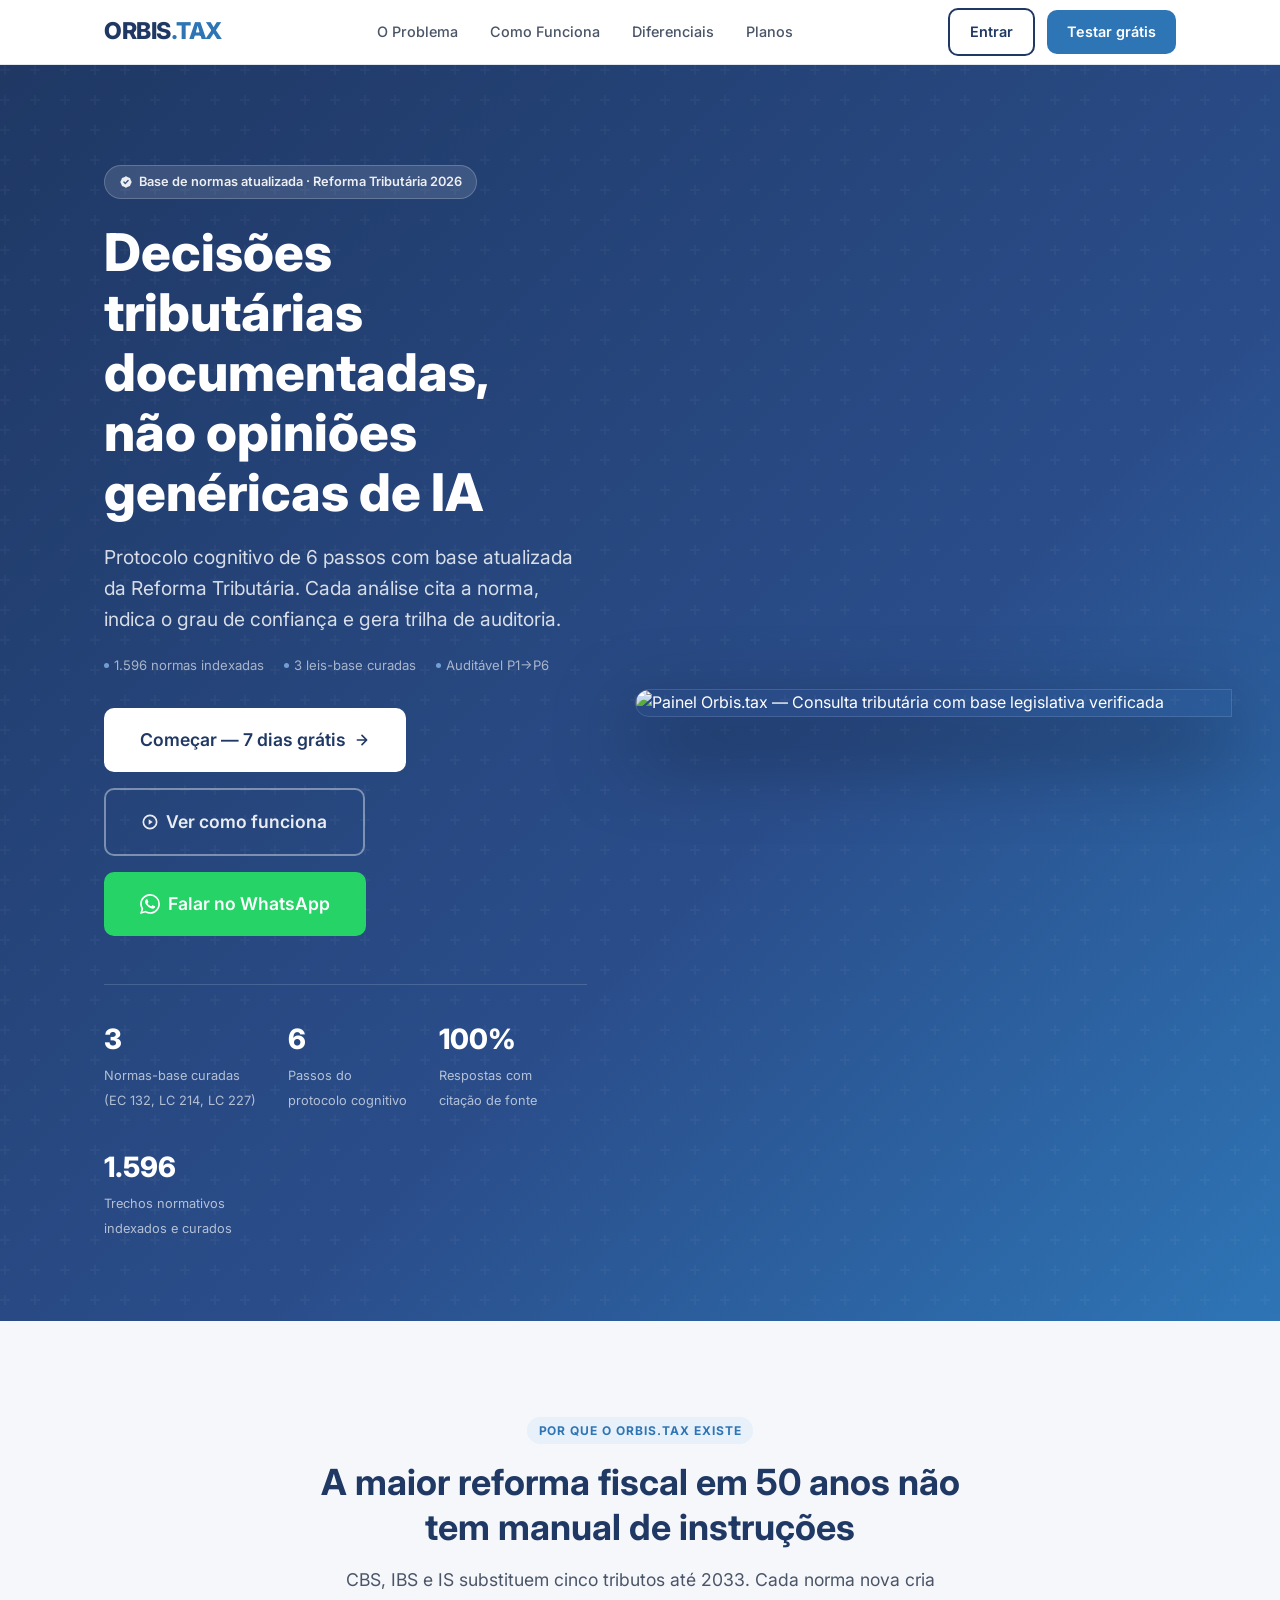
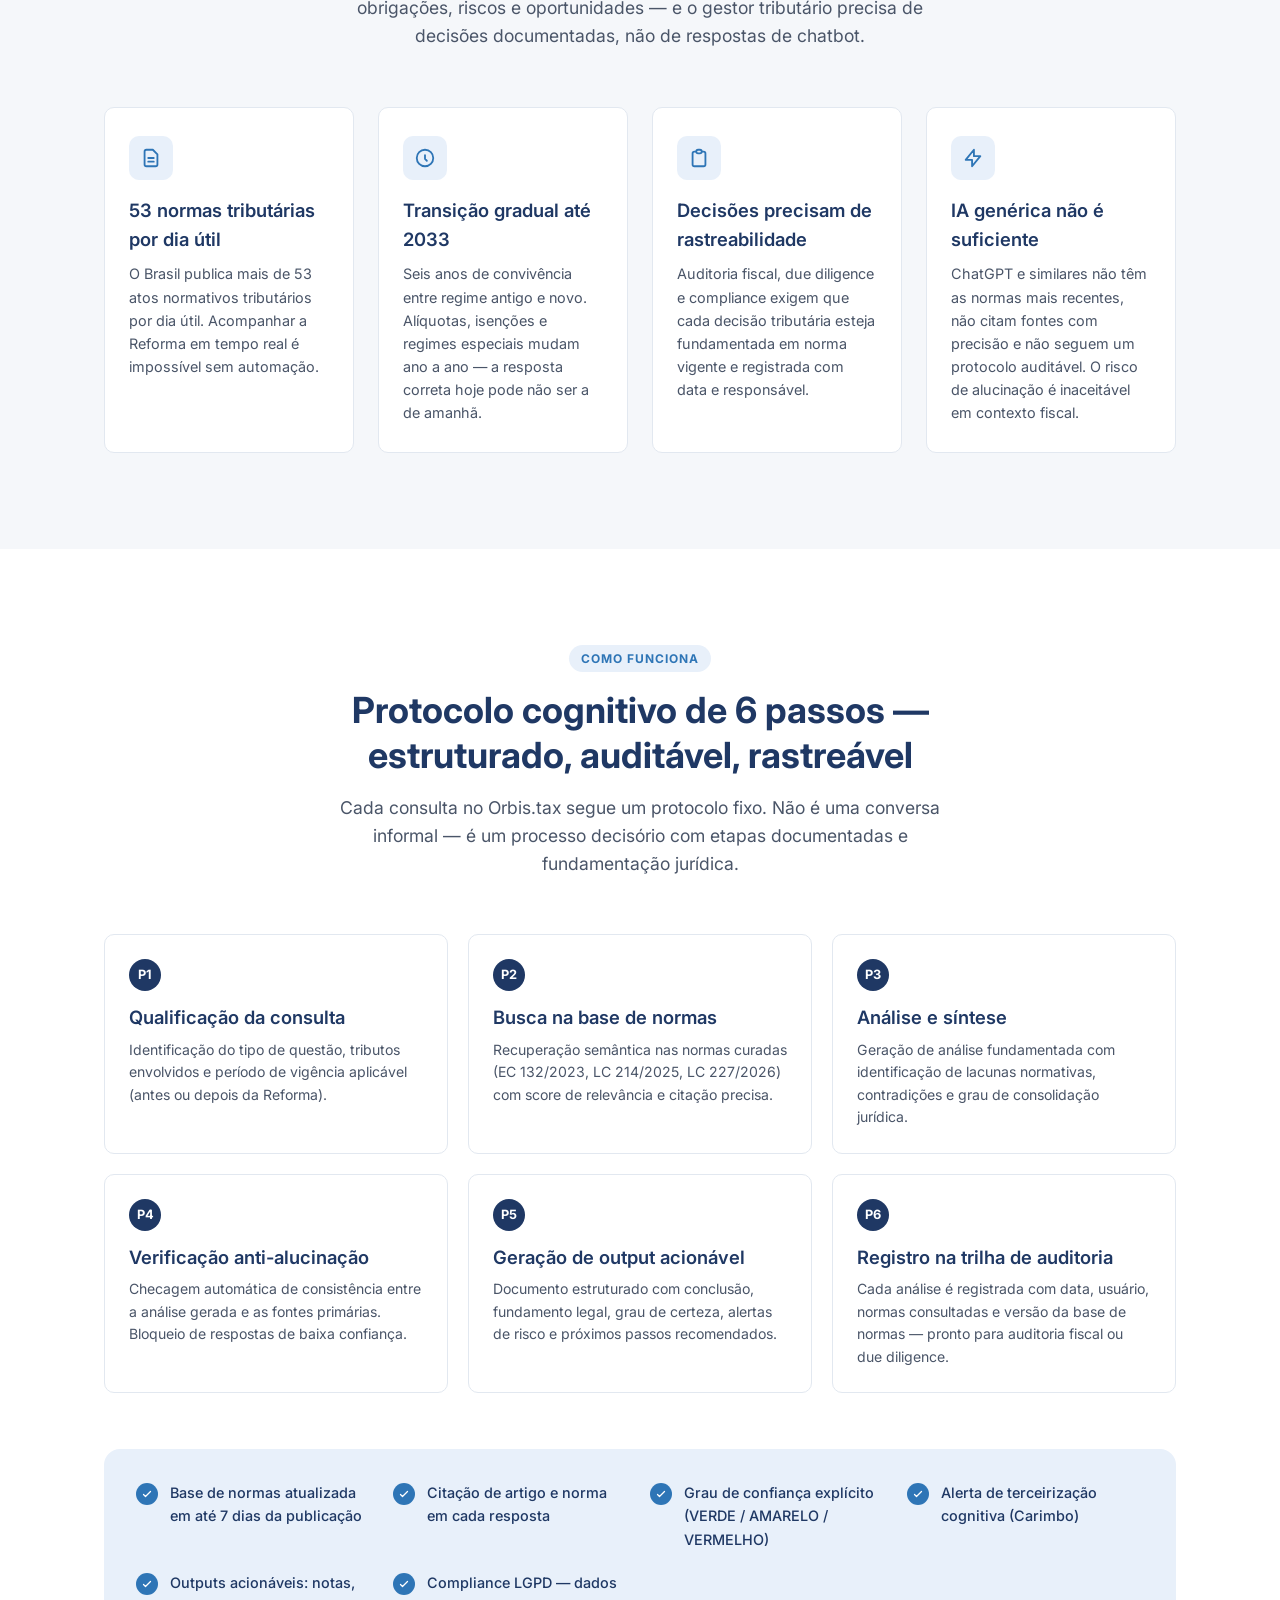
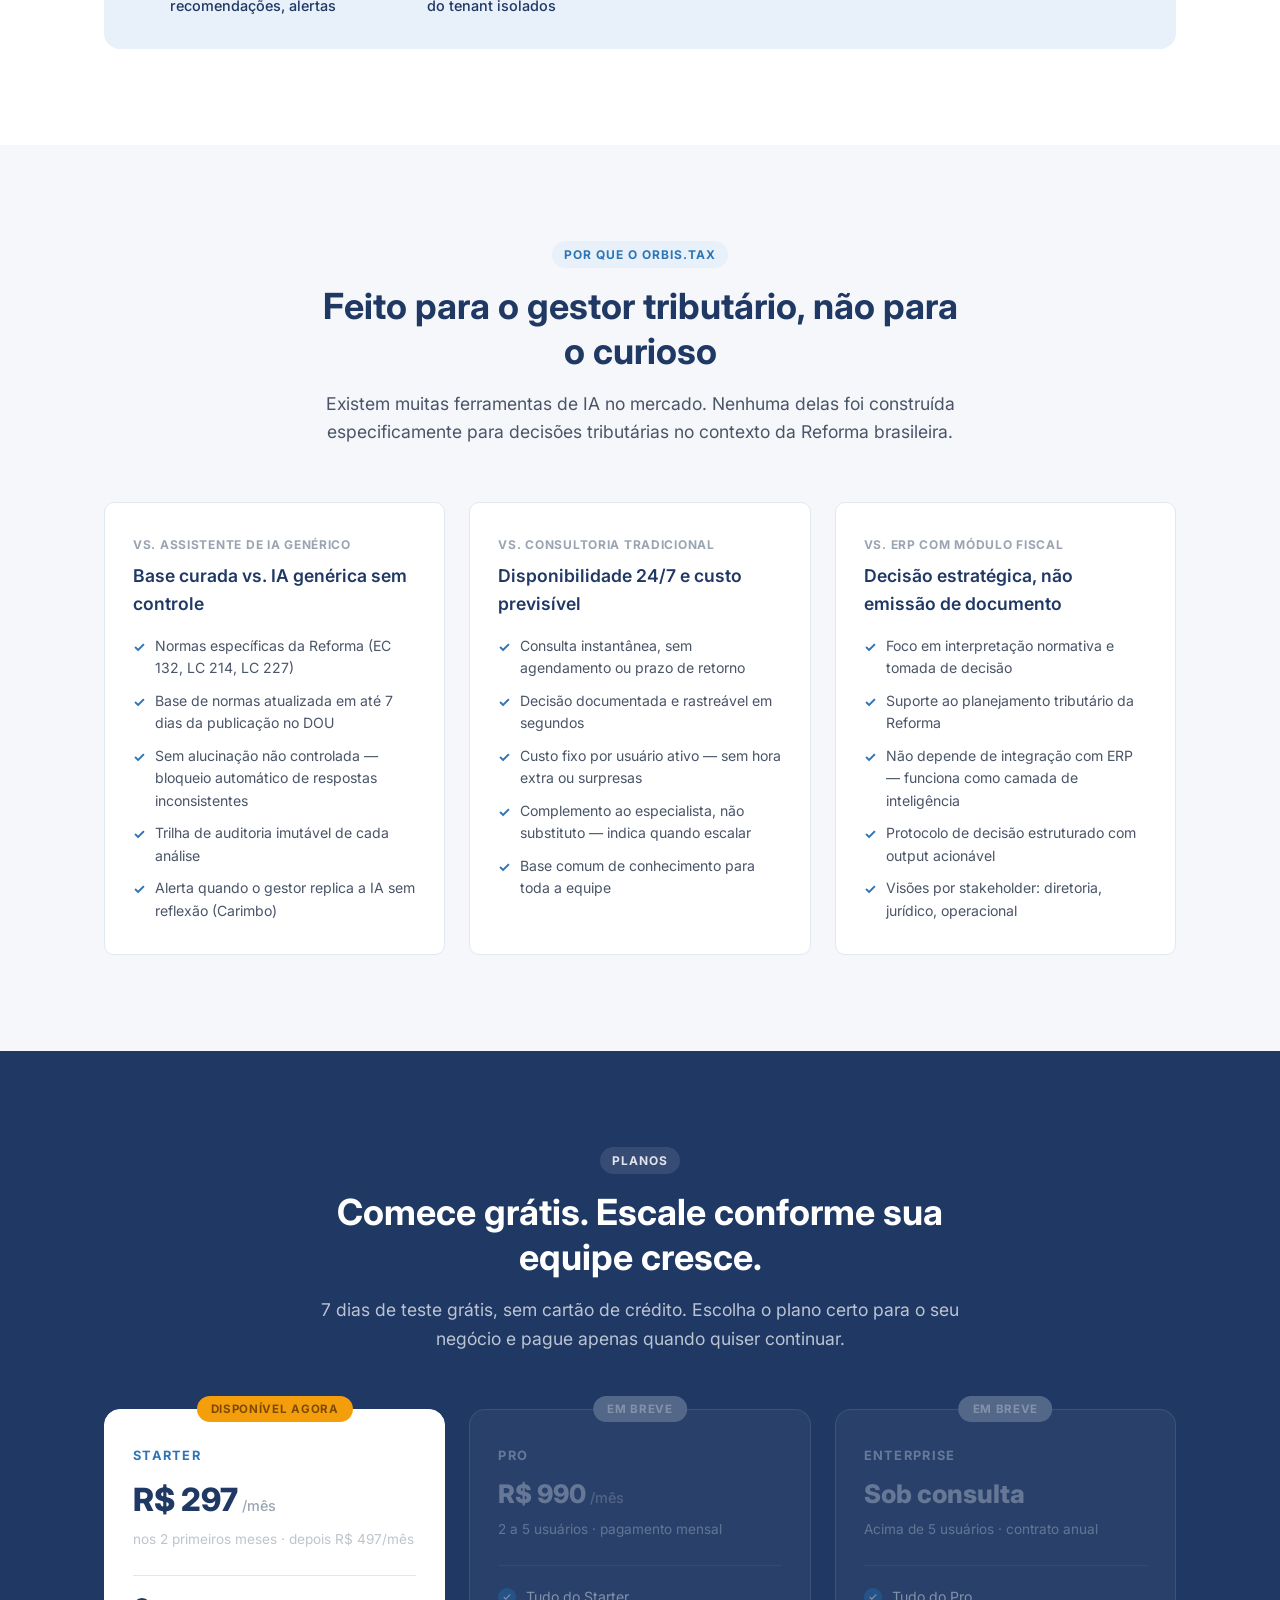
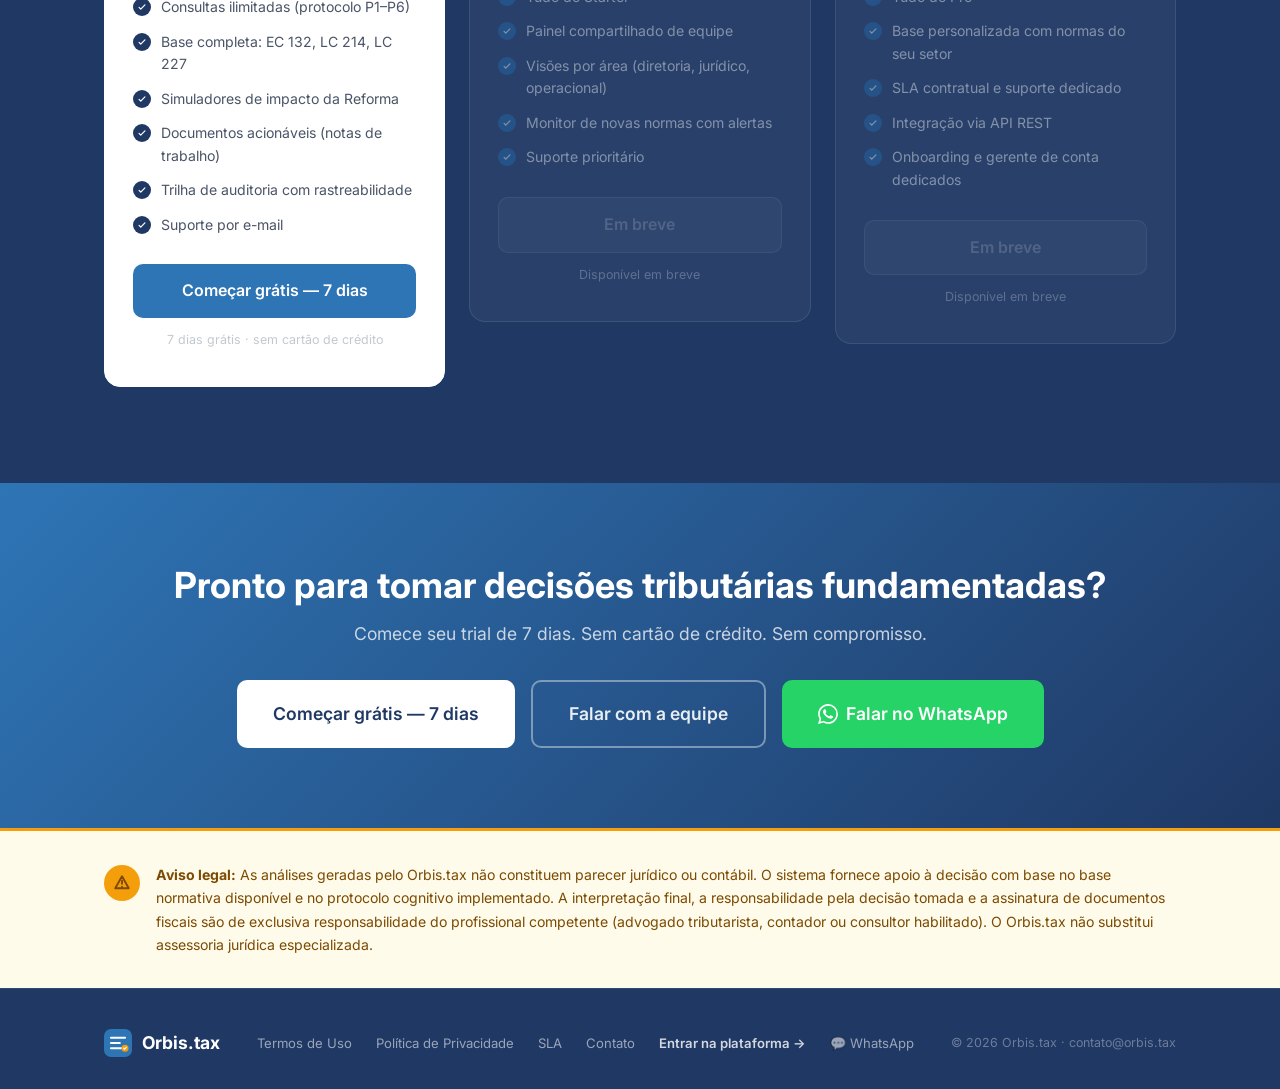
==== commit 8541f2e5: "feat: landing pages — preço Starter R$297 primeiros 2 meses, depois R$497 Co-Authored-By: Claude Son" ====
--- a/frontend/public/landing-page.html
+++ b/frontend/public/landing-page.html
@@ -3,7 +3,7 @@
 <head>
   <meta charset="UTF-8" />
   <meta name="viewport" content="width=device-width, initial-scale=1.0" />
-  <meta name="description" content="Orbis.tax — Inteligência tributária para a Reforma. Protocolo cognitivo de 6 passos, corpus jurídico curado e trilha de auditoria para decisões tributárias documentadas." />
+  <meta name="description" content="Orbis.tax — Inteligência tributária para a Reforma. Protocolo cognitivo de 6 passos, base de normas atualizada e trilha de auditoria para decisões tributárias documentadas." />
   <title>Orbis.tax — Inteligência Tributária para a Reforma</title>
   <link rel="preconnect" href="https://fonts.googleapis.com" />
   <link rel="preconnect" href="https://fonts.gstatic.com" crossorigin />
@@ -102,6 +102,10 @@
     }
     .btn-white:hover { background: var(--azul-claro); }
 
+    @keyframes pulse-wa {
+      0%, 100% { box-shadow: 0 0 0 0 rgba(37,211,102,.45); }
+      60% { box-shadow: 0 0 0 10px rgba(37,211,102,0); }
+    }
     .btn-whatsapp {
       display: inline-flex;
       align-items: center;
@@ -116,13 +120,25 @@
       transition: background-color 0.2s ease, transform .15s, box-shadow .15s;
       border: none;
       cursor: pointer;
+      animation: pulse-wa 2.5s infinite;
     }
     .btn-whatsapp:hover {
       background-color: #1DA851;
       transform: translateY(-2px);
       box-shadow: 0 8px 24px rgba(0,0,0,.15);
+      animation: none;
     }
     .btn-whatsapp.btn-lg { padding: 18px 36px; font-size: 1.1rem; }
+    .nav-wordmark {
+      font-size: 1.45rem;
+      font-weight: 800;
+      letter-spacing: -.02em;
+      line-height: 1;
+      color: #1F3864;
+      text-decoration: none;
+      display: inline-block;
+      vertical-align: middle;
+    }
 
     .btn-lg { padding: 18px 36px; font-size: 1.1rem; }
 
@@ -147,7 +163,7 @@
       display: flex;
       align-items: center;
     }
-    .logo img { height: 144px; width: auto; display: block; }
+    .logo img { height: 48px; width: auto; display: block; }
     .nav-links {
       display: flex;
       align-items: center;
@@ -205,8 +221,8 @@
     }
     .hero-grid {
       display: grid;
-      grid-template-columns: 1fr 1fr;
-      gap: 64px;
+      grid-template-columns: 1fr 1.12fr;
+      gap: 48px;
       align-items: center;
       position: relative;
     }
@@ -227,15 +243,26 @@
     .hero-sub {
       font-size: 1.2rem;
       color: rgba(255,255,255,.82);
-      margin-bottom: 36px;
+      margin-bottom: 20px;
       max-width: 480px;
     }
+    .hero-trust {
+      display: flex;
+      flex-wrap: wrap;
+      gap: 8px 20px;
+      margin-bottom: 32px;
+      font-size: .82rem;
+      color: rgba(255,255,255,.60);
+    }
+    .hero-trust span { display: flex; align-items: center; gap: 5px; }
+    .hero-trust span::before { content: ""; display: inline-block; width: 5px; height: 5px; border-radius: 50%; background: rgba(147,197,253,.7); flex-shrink: 0; }
     .hero-actions { display: flex; gap: 16px; flex-wrap: wrap; }
     .hero-visual {
-      border-radius: 16px;
+      border-radius: 16px 0 0 16px;
       overflow: hidden;
-      box-shadow: 0 24px 64px rgba(0,0,0,.4);
-      border: 1px solid rgba(255,255,255,.1);
+      box-shadow: 0 32px 80px rgba(0,0,0,.5);
+      border: 1px solid rgba(255,255,255,.12);
+      margin-right: calc(((100vw - 1120px) / -2) - 24px + 48px);
     }
     .hero-visual img { width: 100%; height: auto; display: block; }
     .hero-stats {
@@ -413,8 +440,8 @@
       align-items: start;
     }
     .preco-card {
-      background: rgba(255,255,255,.06);
-      border: 1px solid rgba(255,255,255,.12);
+      background: rgba(255,255,255,.10);
+      border: 1px solid rgba(255,255,255,.22);
       border-radius: 16px;
       padding: 36px 28px;
       color: var(--branco);
@@ -587,7 +614,7 @@
   <div class="container">
     <div class="nav-inner">
       <a href="#" class="logo">
-        <img src="/logo.png" alt="Orbis.tax" style="height:144px;width:auto;">
+        <span class="nav-wordmark">ORBIS<span style="color:#2E75B6">.TAX</span></span>
       </a>
       <ul class="nav-links">
         <li><a href="#problema">O Problema</a></li>
@@ -597,7 +624,7 @@
       </ul>
       <div class="nav-cta">
         <a href="/login" class="btn btn-outline" style="padding:10px 20px;font-size:.9rem;">Entrar</a>
-        <a href="/register" class="btn btn-primary" style="padding:10px 20px;font-size:.9rem;">Trial gratuito</a>
+        <a href="/register" class="btn btn-primary" style="padding:10px 20px;font-size:.9rem;">Testar grátis</a>
       </div>
       <button class="nav-mobile-toggle" id="menuBtn" aria-label="Menu">
         <svg width="24" height="24" fill="none" stroke="currentColor" stroke-width="2" viewBox="0 0 24 24">
@@ -615,10 +642,15 @@
       <div>
         <div class="hero-badge">
           <svg width="14" height="14" fill="currentColor" viewBox="0 0 20 20"><path fill-rule="evenodd" d="M6.267 3.455a3.066 3.066 0 001.745-.723 3.066 3.066 0 013.976 0 3.066 3.066 0 001.745.723 3.066 3.066 0 012.812 2.812c.051.643.304 1.254.723 1.745a3.066 3.066 0 010 3.976 3.066 3.066 0 00-.723 1.745 3.066 3.066 0 01-2.812 2.812 3.066 3.066 0 00-1.745.723 3.066 3.066 0 01-3.976 0 3.066 3.066 0 00-1.745-.723 3.066 3.066 0 01-2.812-2.812 3.066 3.066 0 00-.723-1.745 3.066 3.066 0 010-3.976 3.066 3.066 0 00.723-1.745 3.066 3.066 0 012.812-2.812zm7.44 5.252a1 1 0 00-1.414-1.414L9 10.586 7.707 9.293a1 1 0 00-1.414 1.414l2 2a1 1 0 001.414 0l4-4z" clip-rule="evenodd"/></svg>
-          Corpus jurídico atualizado · Reforma Tributária 2026
+          Base de normas atualizada · Reforma Tributária 2026
         </div>
         <h1>Decisões tributárias documentadas, não opiniões genéricas de IA</h1>
-        <p class="hero-sub">Protocolo cognitivo de 6 passos com corpus curado da Reforma Tributária. Cada análise cita a norma, indica o grau de confiança e gera trilha de auditoria.</p>
+        <p class="hero-sub">Protocolo cognitivo de 6 passos com base atualizada da Reforma Tributária. Cada análise cita a norma, indica o grau de confiança e gera trilha de auditoria.</p>
+        <div class="hero-trust">
+          <span>1.596 normas indexadas</span>
+          <span>3 leis-base curadas</span>
+          <span>Auditável P1→P6</span>
+        </div>
         <div class="hero-actions">
           <a href="/register" class="btn btn-white btn-lg">
             Começar — 7 dias grátis
@@ -628,9 +660,9 @@
             <svg width="16" height="16" fill="none" stroke="currentColor" stroke-width="2.5" viewBox="0 0 24 24"><circle cx="12" cy="12" r="10"/><path d="M10 8l6 4-6 4V8z" fill="currentColor" stroke="none"/></svg>
             Ver como funciona
           </a>
-          <!-- TODO: substituir pelo número real (DEC-11 — número WhatsApp Business dedicado ao Tribus-AI) -->
+          <!-- WhatsApp Business Orbis.tax — +55 11 99970-0215 -->
           <a
-            href="https://wa.me/5511999999999?text=Ol%C3%A1%2C%20tenho%20interesse%20no%20Orbis.tax"
+            href="https://wa.me/5511972521970?text=Ol%C3%A1%2C%20tenho%20interesse%20no%20Orbis.tax"
             target="_blank"
             rel="noopener noreferrer"
             class="btn-whatsapp btn-lg"
@@ -655,6 +687,10 @@
             <span class="stat-num">100%</span>
             <span class="stat-label">Respostas com<br>citação de fonte</span>
           </div>
+          <div class="stat-item">
+            <span class="stat-num">1.596</span>
+            <span class="stat-label">Trechos normativos<br>indexados e curados</span>
+          </div>
         </div>
       </div>
       <div class="hero-visual">
@@ -721,7 +757,7 @@
       </div>
       <div class="passo-card">
         <div class="passo-num">P2</div>
-        <h3>Busca no corpus jurídico</h3>
+        <h3>Busca na base de normas</h3>
         <p>Recuperação semântica nas normas curadas (EC 132/2023, LC 214/2025, LC 227/2026) com score de relevância e citação precisa.</p>
       </div>
       <div class="passo-card">
@@ -742,7 +778,7 @@
       <div class="passo-card">
         <div class="passo-num">P6</div>
         <h3>Registro na trilha de auditoria</h3>
-        <p>Cada análise é registrada com data, usuário, normas consultadas e versão do corpus — pronto para auditoria fiscal ou due diligence.</p>
+        <p>Cada análise é registrada com data, usuário, normas consultadas e versão da base de normas — pronto para auditoria fiscal ou due diligence.</p>
       </div>
     </div>
     <div class="solucao-features">
@@ -750,7 +786,7 @@
         <div class="feature-check">
           <svg class="svg-check" width="12" height="12" fill="none" stroke="white" stroke-width="2.5" viewBox="0 0 24 24"><path d="M5 13l4 4L19 7" stroke-linecap="round" stroke-linejoin="round"/></svg>
         </div>
-        <p>Corpus atualizado com latência máxima de 7 dias</p>
+        <p>Base de normas atualizada em até 7 dias da publicação</p>
       </div>
       <div class="feature-item">
         <div class="feature-check">
@@ -797,10 +833,10 @@
     <div class="diferenciais-grid">
       <div class="diferencial-card">
         <div class="diferencial-vs">vs. Assistente de IA genérico</div>
-        <h3>Corpus curado vs. conhecimento genérico</h3>
+        <h3>Base curada vs. IA genérica sem controle</h3>
         <ul class="diferencial-lista">
           <li>Normas específicas da Reforma (EC 132, LC 214, LC 227)</li>
-          <li>Corpus atualizado em até 7 dias da publicação no DOU</li>
+          <li>Base de normas atualizada em até 7 dias da publicação no DOU</li>
           <li>Sem alucinação não controlada — bloqueio automático de respostas inconsistentes</li>
           <li>Trilha de auditoria imutável de cada análise</li>
           <li>Alerta quando o gestor replica a IA sem reflexão (Carimbo)</li>
@@ -838,59 +874,71 @@
     <div class="section-header">
       <span class="label">Planos</span>
       <h2>Comece grátis. Escale conforme sua equipe cresce.</h2>
-      <p>14 dias de trial completo, sem cartão de crédito. Cobrança por usuário ativo no mês (MAU) — pague apenas pelo que usar.</p>
+      <p>7 dias de teste grátis, sem cartão de crédito. Escolha o plano certo para o seu negócio e pague apenas quando quiser continuar.</p>
     </div>
     <div class="precos-grid">
 
-      <div class="preco-card">
+      <!-- ── STARTER — habilitado ── -->
+      <div class="preco-card destaque">
+        <div class="preco-badge">Disponível agora</div>
         <div class="preco-plano">Starter</div>
-        <h3>Para equipes pequenas</h3>
-        <p class="preco-usuarios">1 a 3 usuários ativos / mês</p>
+        <div style="margin-bottom:4px;">
+          <span style="font-size:2rem;font-weight:800;color:var(--azul-escuro);">R$ 297</span>
+          <span style="font-size:.9rem;font-weight:500;color:var(--cinza-medio);">/mês</span>
+        </div>
+        <p class="preco-usuarios" style="color:var(--cinza-medio);">nos 2 primeiros meses · depois R$ 497/mês</p>
+        <hr class="preco-divider">
+        <ul class="preco-features" style="color:var(--cinza-texto);">
+          <li><span class="ck"><svg width="10" height="10" fill="none" stroke="white" stroke-width="3" viewBox="0 0 24 24"><path d="M5 13l4 4L19 7" stroke-linecap="round" stroke-linejoin="round"/></svg></span>Consultas ilimitadas (protocolo P1–P6)</li>
+          <li><span class="ck"><svg width="10" height="10" fill="none" stroke="white" stroke-width="3" viewBox="0 0 24 24"><path d="M5 13l4 4L19 7" stroke-linecap="round" stroke-linejoin="round"/></svg></span>Base completa: EC 132, LC 214, LC 227</li>
+          <li><span class="ck"><svg width="10" height="10" fill="none" stroke="white" stroke-width="3" viewBox="0 0 24 24"><path d="M5 13l4 4L19 7" stroke-linecap="round" stroke-linejoin="round"/></svg></span>Simuladores de impacto da Reforma</li>
+          <li><span class="ck"><svg width="10" height="10" fill="none" stroke="white" stroke-width="3" viewBox="0 0 24 24"><path d="M5 13l4 4L19 7" stroke-linecap="round" stroke-linejoin="round"/></svg></span>Documentos acionáveis (notas de trabalho)</li>
+          <li><span class="ck"><svg width="10" height="10" fill="none" stroke="white" stroke-width="3" viewBox="0 0 24 24"><path d="M5 13l4 4L19 7" stroke-linecap="round" stroke-linejoin="round"/></svg></span>Trilha de auditoria com rastreabilidade</li>
+          <li><span class="ck"><svg width="10" height="10" fill="none" stroke="white" stroke-width="3" viewBox="0 0 24 24"><path d="M5 13l4 4L19 7" stroke-linecap="round" stroke-linejoin="round"/></svg></span>Suporte por e-mail</li>
+        </ul>
+        <a href="/register" class="btn btn-primary" style="width:100%;justify-content:center;">Começar grátis — 7 dias</a>
+        <p class="preco-trial" style="color:var(--cinza-medio);">7 dias grátis · sem cartão de crédito</p>
+      </div>
+
+      <!-- ── PRO — em breve ── -->
+      <div class="preco-card" style="opacity:.45;position:relative;pointer-events:none;">
+        <div class="preco-badge" style="background:#94a3b8;color:#fff;">Em breve</div>
+        <div class="preco-plano">Pro</div>
+        <div style="margin-bottom:4px;">
+          <span style="font-size:1.6rem;font-weight:800;color:rgba(255,255,255,.7);">R$ 990</span>
+          <span style="font-size:.9rem;font-weight:500;color:rgba(255,255,255,.45);">/mês</span>
+        </div>
+        <p class="preco-usuarios">2 a 5 usuários · pagamento mensal</p>
         <hr class="preco-divider">
         <ul class="preco-features">
-          <li><span class="ck"><svg width="10" height="10" fill="none" stroke="white" stroke-width="3" viewBox="0 0 24 24"><path d="M5 13l4 4L19 7" stroke-linecap="round" stroke-linejoin="round"/></svg></span>Consultas ilimitadas no protocolo P1–P6</li>
-          <li><span class="ck"><svg width="10" height="10" fill="none" stroke="white" stroke-width="3" viewBox="0 0 24 24"><path d="M5 13l4 4L19 7" stroke-linecap="round" stroke-linejoin="round"/></svg></span>Corpus EC 132, LC 214, LC 227</li>
-          <li><span class="ck"><svg width="10" height="10" fill="none" stroke="white" stroke-width="3" viewBox="0 0 24 24"><path d="M5 13l4 4L19 7" stroke-linecap="round" stroke-linejoin="round"/></svg></span>Outputs acionáveis (nota de trabalho)</li>
-          <li><span class="ck"><svg width="10" height="10" fill="none" stroke="white" stroke-width="3" viewBox="0 0 24 24"><path d="M5 13l4 4L19 7" stroke-linecap="round" stroke-linejoin="round"/></svg></span>Trilha de auditoria básica</li>
-          <li><span class="ck"><svg width="10" height="10" fill="none" stroke="white" stroke-width="3" viewBox="0 0 24 24"><path d="M5 13l4 4L19 7" stroke-linecap="round" stroke-linejoin="round"/></svg></span>Suporte por e-mail</li>
-        </ul>
-        <a href="/register" class="btn btn-white" style="width:100%;justify-content:center;">Começar trial gratuito</a>
-        <p class="preco-trial">7 dias grátis · sem cartão de crédito</p>
-      </div>
-
-      <div class="preco-card destaque">
-        <div class="preco-badge">Mais escolhido</div>
-        <div class="preco-plano">Professional</div>
-        <h3>Para times de gestão</h3>
-        <p class="preco-usuarios" style="color:var(--cinza-medio);">4 a 10 usuários ativos / mês</p>
-        <hr class="preco-divider">
-        <ul class="preco-features" style="color:var(--cinza-texto);">
           <li><span class="ck"><svg width="10" height="10" fill="none" stroke="white" stroke-width="3" viewBox="0 0 24 24"><path d="M5 13l4 4L19 7" stroke-linecap="round" stroke-linejoin="round"/></svg></span>Tudo do Starter</li>
-          <li><span class="ck"><svg width="10" height="10" fill="none" stroke="white" stroke-width="3" viewBox="0 0 24 24"><path d="M5 13l4 4L19 7" stroke-linecap="round" stroke-linejoin="round"/></svg></span>Recomendações formais e dossiês</li>
-          <li><span class="ck"><svg width="10" height="10" fill="none" stroke="white" stroke-width="3" viewBox="0 0 24 24"><path d="M5 13l4 4L19 7" stroke-linecap="round" stroke-linejoin="round"/></svg></span>Visões por stakeholder (diretoria, jurídico)</li>
-          <li><span class="ck"><svg width="10" height="10" fill="none" stroke="white" stroke-width="3" viewBox="0 0 24 24"><path d="M5 13l4 4L19 7" stroke-linecap="round" stroke-linejoin="round"/></svg></span>Monitor de novas normas (alertas)</li>
-          <li><span class="ck"><svg width="10" height="10" fill="none" stroke="white" stroke-width="3" viewBox="0 0 24 24"><path d="M5 13l4 4L19 7" stroke-linecap="round" stroke-linejoin="round"/></svg></span>Painel de qualidade e métricas</li>
+          <li><span class="ck"><svg width="10" height="10" fill="none" stroke="white" stroke-width="3" viewBox="0 0 24 24"><path d="M5 13l4 4L19 7" stroke-linecap="round" stroke-linejoin="round"/></svg></span>Painel compartilhado de equipe</li>
+          <li><span class="ck"><svg width="10" height="10" fill="none" stroke="white" stroke-width="3" viewBox="0 0 24 24"><path d="M5 13l4 4L19 7" stroke-linecap="round" stroke-linejoin="round"/></svg></span>Visões por área (diretoria, jurídico, operacional)</li>
+          <li><span class="ck"><svg width="10" height="10" fill="none" stroke="white" stroke-width="3" viewBox="0 0 24 24"><path d="M5 13l4 4L19 7" stroke-linecap="round" stroke-linejoin="round"/></svg></span>Monitor de novas normas com alertas</li>
           <li><span class="ck"><svg width="10" height="10" fill="none" stroke="white" stroke-width="3" viewBox="0 0 24 24"><path d="M5 13l4 4L19 7" stroke-linecap="round" stroke-linejoin="round"/></svg></span>Suporte prioritário</li>
         </ul>
-        <a href="/register" class="btn btn-primary" style="width:100%;justify-content:center;">Começar trial gratuito</a>
-        <p class="preco-trial" style="color:var(--cinza-medio);">7 dias grátis · sem cartão de crédito</p>
-      </div>
-
-      <div class="preco-card">
+        <span class="btn" style="width:100%;justify-content:center;display:flex;background:rgba(255,255,255,.08);color:rgba(255,255,255,.4);border:1px solid rgba(255,255,255,.15);cursor:default;">Em breve</span>
+        <p class="preco-trial">Disponível em breve</p>
+      </div>
+
+      <!-- ── ENTERPRISE — em breve ── -->
+      <div class="preco-card" style="opacity:.45;position:relative;pointer-events:none;">
+        <div class="preco-badge" style="background:#94a3b8;color:#fff;">Em breve</div>
         <div class="preco-plano">Enterprise</div>
-        <h3>Para grandes operações</h3>
-        <p class="preco-usuarios">Acima de 10 usuários · personalizado</p>
+        <div style="margin-bottom:4px;">
+          <span style="font-size:1.6rem;font-weight:800;color:rgba(255,255,255,.7);">Sob consulta</span>
+        </div>
+        <p class="preco-usuarios">Acima de 5 usuários · contrato anual</p>
         <hr class="preco-divider">
         <ul class="preco-features">
-          <li><span class="ck"><svg width="10" height="10" fill="none" stroke="white" stroke-width="3" viewBox="0 0 24 24"><path d="M5 13l4 4L19 7" stroke-linecap="round" stroke-linejoin="round"/></svg></span>Tudo do Professional</li>
-          <li><span class="ck"><svg width="10" height="10" fill="none" stroke="white" stroke-width="3" viewBox="0 0 24 24"><path d="M5 13l4 4L19 7" stroke-linecap="round" stroke-linejoin="round"/></svg></span>Corpus customizado (normas do setor)</li>
-          <li><span class="ck"><svg width="10" height="10" fill="none" stroke="white" stroke-width="3" viewBox="0 0 24 24"><path d="M5 13l4 4L19 7" stroke-linecap="round" stroke-linejoin="round"/></svg></span>SLA contratual e SLO customizado</li>
+          <li><span class="ck"><svg width="10" height="10" fill="none" stroke="white" stroke-width="3" viewBox="0 0 24 24"><path d="M5 13l4 4L19 7" stroke-linecap="round" stroke-linejoin="round"/></svg></span>Tudo do Pro</li>
+          <li><span class="ck"><svg width="10" height="10" fill="none" stroke="white" stroke-width="3" viewBox="0 0 24 24"><path d="M5 13l4 4L19 7" stroke-linecap="round" stroke-linejoin="round"/></svg></span>Base personalizada com normas do seu setor</li>
+          <li><span class="ck"><svg width="10" height="10" fill="none" stroke="white" stroke-width="3" viewBox="0 0 24 24"><path d="M5 13l4 4L19 7" stroke-linecap="round" stroke-linejoin="round"/></svg></span>SLA contratual e suporte dedicado</li>
           <li><span class="ck"><svg width="10" height="10" fill="none" stroke="white" stroke-width="3" viewBox="0 0 24 24"><path d="M5 13l4 4L19 7" stroke-linecap="round" stroke-linejoin="round"/></svg></span>Integração via API REST</li>
-          <li><span class="ck"><svg width="10" height="10" fill="none" stroke="white" stroke-width="3" viewBox="0 0 24 24"><path d="M5 13l4 4L19 7" stroke-linecap="round" stroke-linejoin="round"/></svg></span>Onboarding dedicado</li>
-          <li><span class="ck"><svg width="10" height="10" fill="none" stroke="white" stroke-width="3" viewBox="0 0 24 24"><path d="M5 13l4 4L19 7" stroke-linecap="round" stroke-linejoin="round"/></svg></span>CSM dedicado</li>
+          <li><span class="ck"><svg width="10" height="10" fill="none" stroke="white" stroke-width="3" viewBox="0 0 24 24"><path d="M5 13l4 4L19 7" stroke-linecap="round" stroke-linejoin="round"/></svg></span>Onboarding e gerente de conta dedicados</li>
         </ul>
-        <a href="mailto:contato@orbis.tax" class="btn" style="width:100%;justify-content:center;background:rgba(255,255,255,.1);color:white;border:1px solid rgba(255,255,255,.2);">Falar com comercial</a>
-        <p class="preco-trial">Proposta personalizada em 48h</p>
+        <span class="btn" style="width:100%;justify-content:center;display:flex;background:rgba(255,255,255,.08);color:rgba(255,255,255,.4);border:1px solid rgba(255,255,255,.15);cursor:default;">Em breve</span>
+        <p class="preco-trial">Disponível em breve</p>
       </div>
 
     </div>
@@ -903,11 +951,11 @@
     <h2>Pronto para tomar decisões tributárias fundamentadas?</h2>
     <p>Comece seu trial de 7 dias. Sem cartão de crédito. Sem compromisso.</p>
     <div class="cta-actions">
-      <a href="/register" class="btn btn-white btn-lg">Começar trial gratuito</a>
+      <a href="/register" class="btn btn-white btn-lg">Começar grátis — 7 dias</a>
       <a href="mailto:contato@orbis.tax" class="btn btn-outline btn-lg" style="border-color:rgba(255,255,255,.4);color:rgba(255,255,255,.9);">Falar com a equipe</a>
-      <!-- TODO: substituir pelo número real (DEC-11 — número WhatsApp Business dedicado ao Tribus-AI) -->
+      <!-- WhatsApp Business Orbis.tax — +55 11 99970-0215 -->
       <a
-        href="https://wa.me/5511999999999?text=Ol%C3%A1%2C%20tenho%20interesse%20no%20Orbis.tax"
+        href="https://wa.me/5511972521970?text=Ol%C3%A1%2C%20tenho%20interesse%20no%20Orbis.tax"
         target="_blank"
         rel="noopener noreferrer"
         class="btn-whatsapp btn-lg"
@@ -929,7 +977,7 @@
       <div class="disclaimer-icon">
         <svg width="18" height="18" fill="none" stroke="#7c4a00" stroke-width="2.5" viewBox="0 0 24 24"><path d="M12 9v4M12 17h.01M12 3l9 16H3L12 3z" stroke-linecap="round" stroke-linejoin="round"/></svg>
       </div>
-      <p><strong>Aviso legal:</strong> As análises geradas pelo Orbis.tax não constituem parecer jurídico ou contábil. O sistema fornece apoio à decisão com base no corpus normativo disponível e no protocolo cognitivo implementado. A interpretação final, a responsabilidade pela decisão tomada e a assinatura de documentos fiscais são de exclusiva responsabilidade do profissional competente (advogado tributarista, contador ou consultor habilitado). O Orbis.tax não substitui assessoria jurídica especializada.</p>
+      <p><strong>Aviso legal:</strong> As análises geradas pelo Orbis.tax não constituem parecer jurídico ou contábil. O sistema fornece apoio à decisão com base no base normativa disponível e no protocolo cognitivo implementado. A interpretação final, a responsabilidade pela decisão tomada e a assinatura de documentos fiscais são de exclusiva responsabilidade do profissional competente (advogado tributarista, contador ou consultor habilitado). O Orbis.tax não substitui assessoria jurídica especializada.</p>
     </div>
   </div>
 </section>
@@ -952,8 +1000,9 @@
         <li><a href="#">Política de Privacidade</a></li>
         <li><a href="#">SLA</a></li>
         <li><a href="mailto:contato@orbis.tax">Contato</a></li>
+        <li><a href="/login" style="color:rgba(255,255,255,.80);font-weight:600;">Entrar na plataforma →</a></li>
         <!-- TODO: substituir pelo número real (DEC-11) -->
-        <li><a href="https://wa.me/5511999999999?text=Ol%C3%A1%2C%20tenho%20interesse%20no%20Orbis.tax" target="_blank" rel="noopener noreferrer">💬 WhatsApp</a></li>
+        <li><a href="https://wa.me/5511972521970?text=Ol%C3%A1%2C%20tenho%20interesse%20no%20Orbis.tax" target="_blank" rel="noopener noreferrer">💬 WhatsApp</a></li>
       </ul>
       <span class="footer-copy">© 2026 Orbis.tax · contato@orbis.tax</span>
     </div>
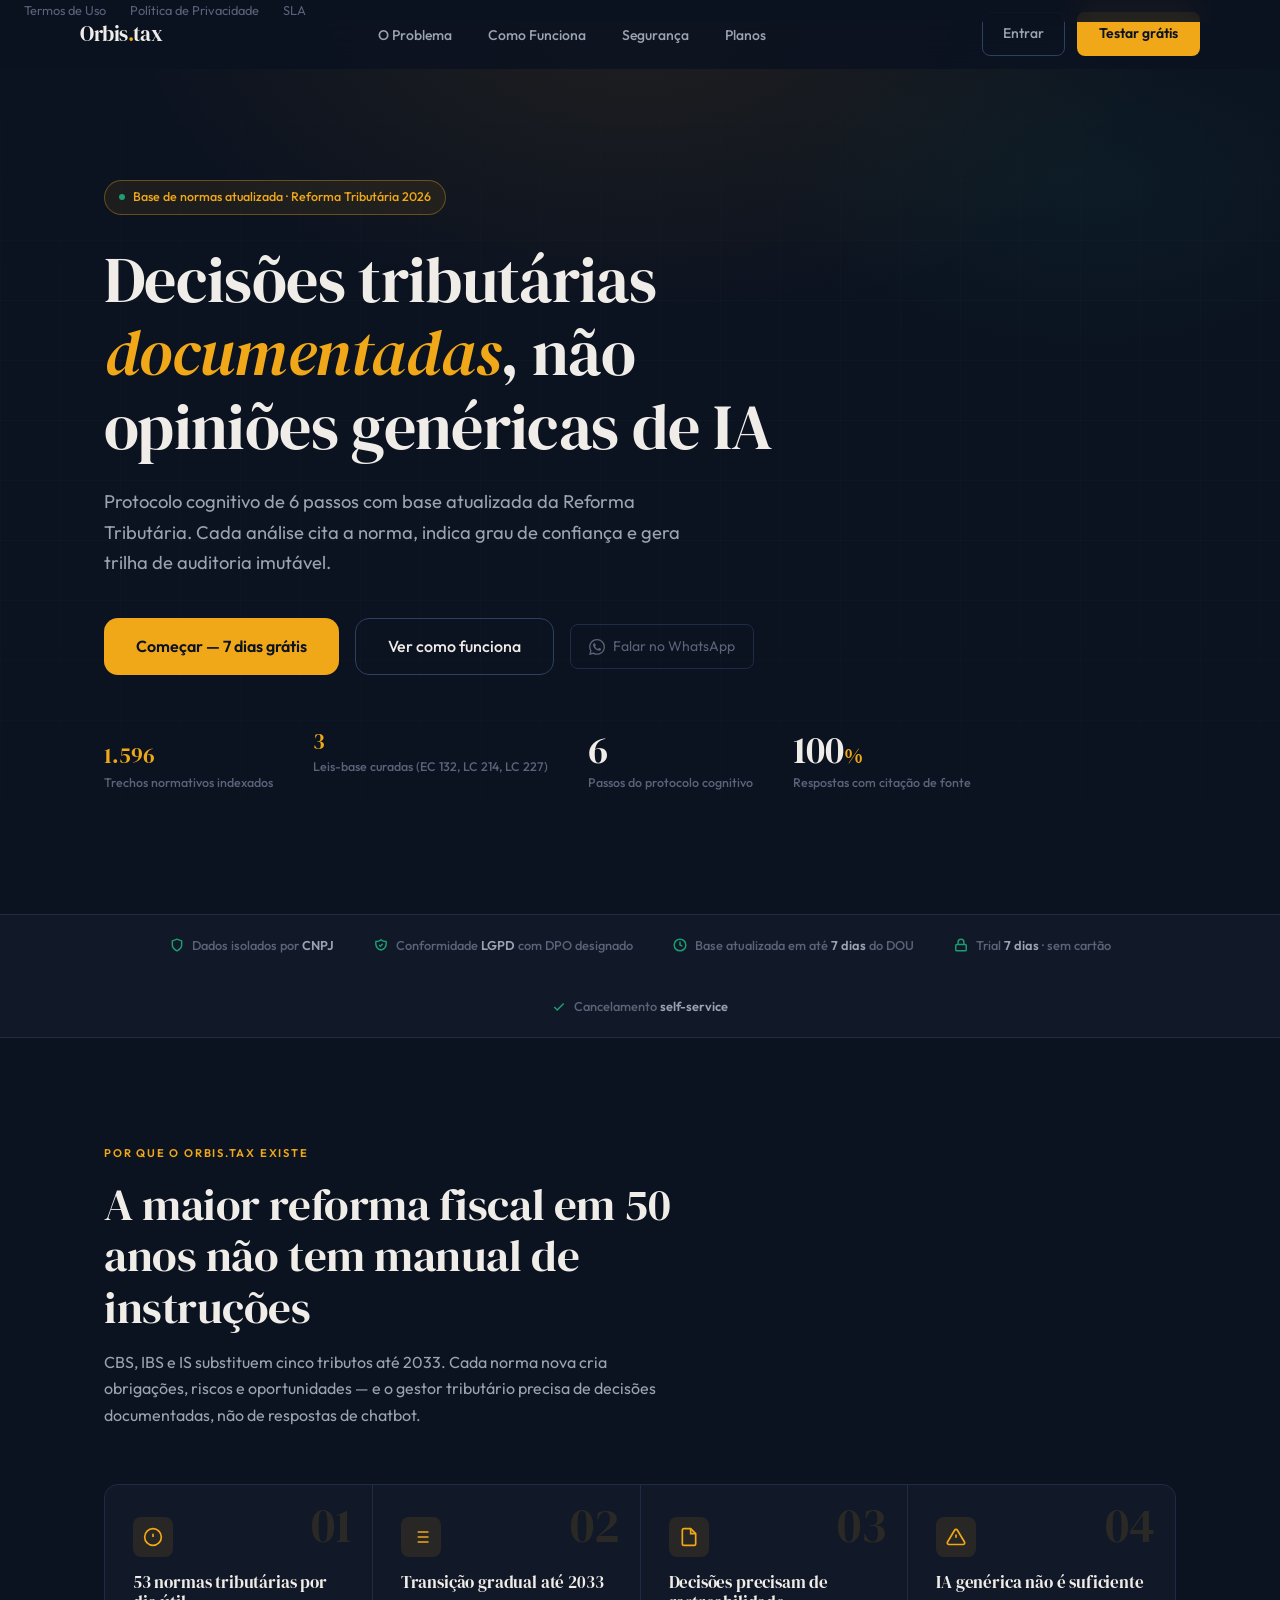
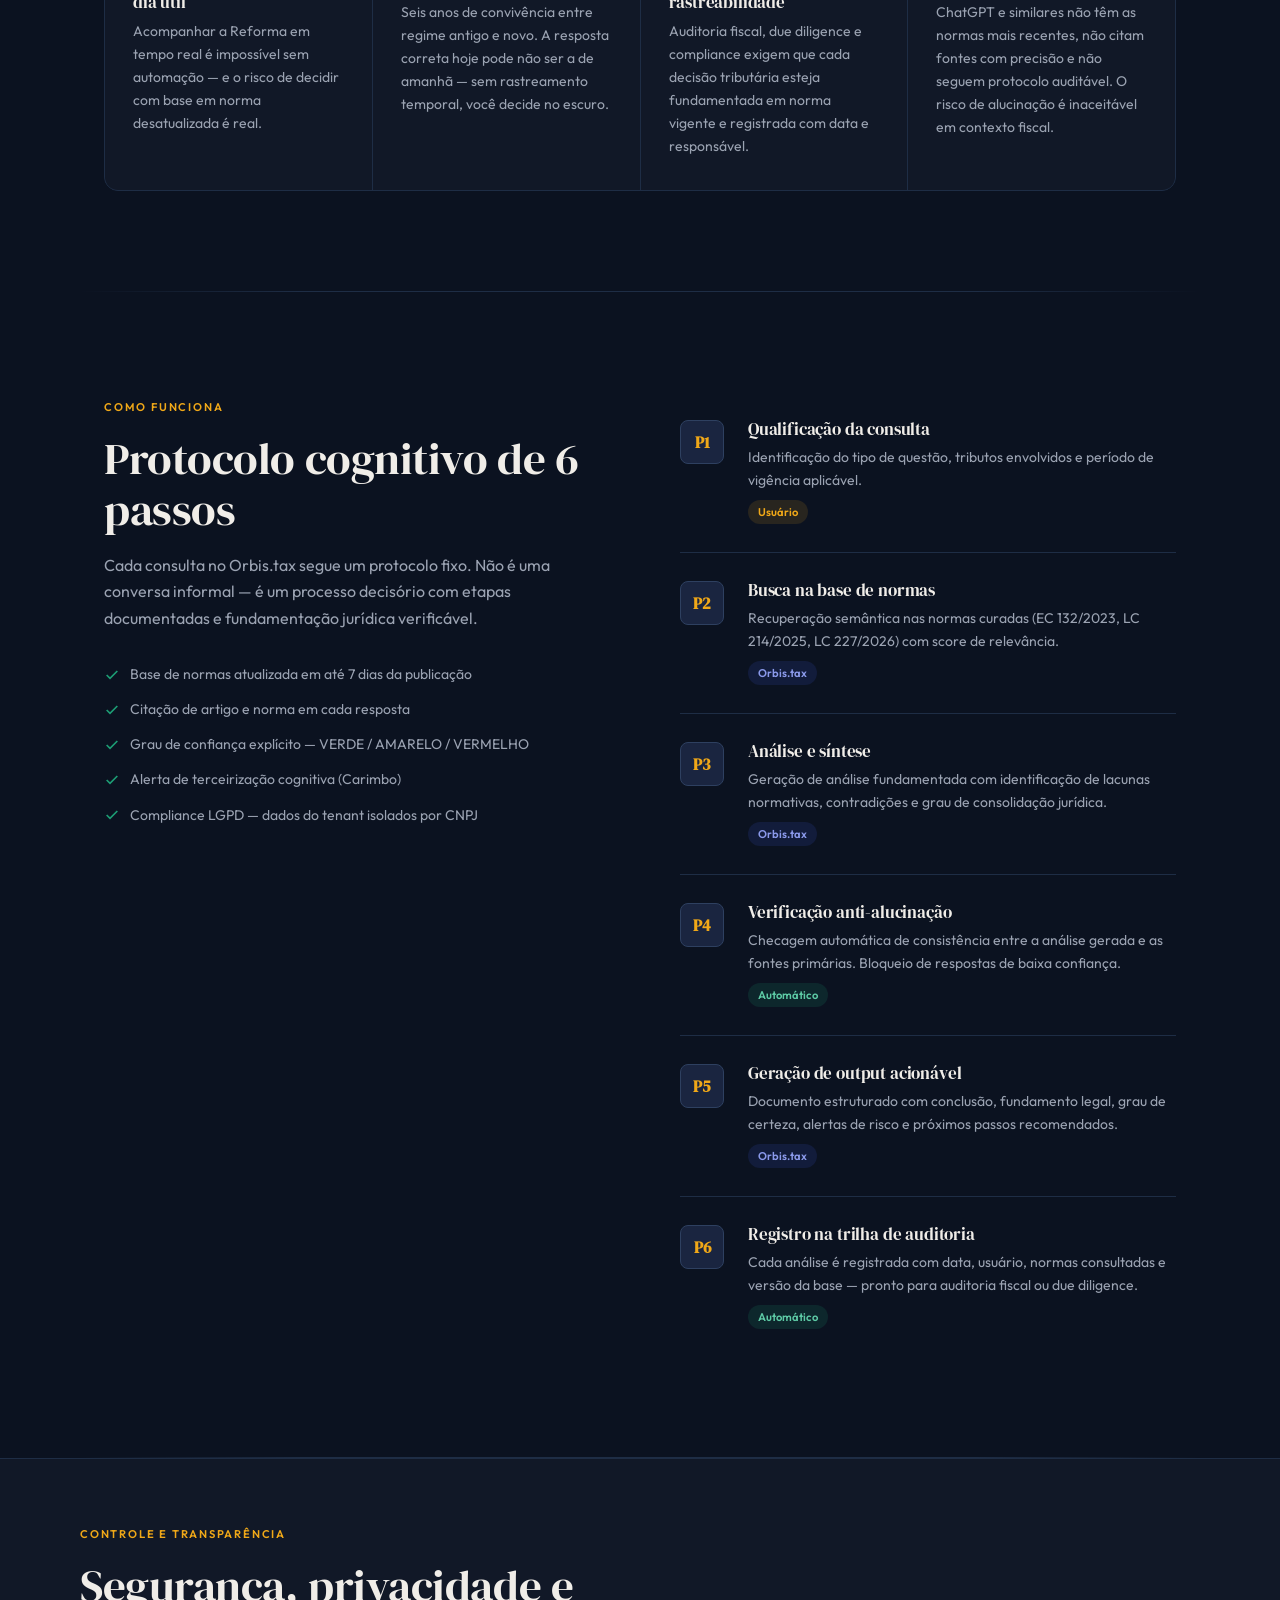
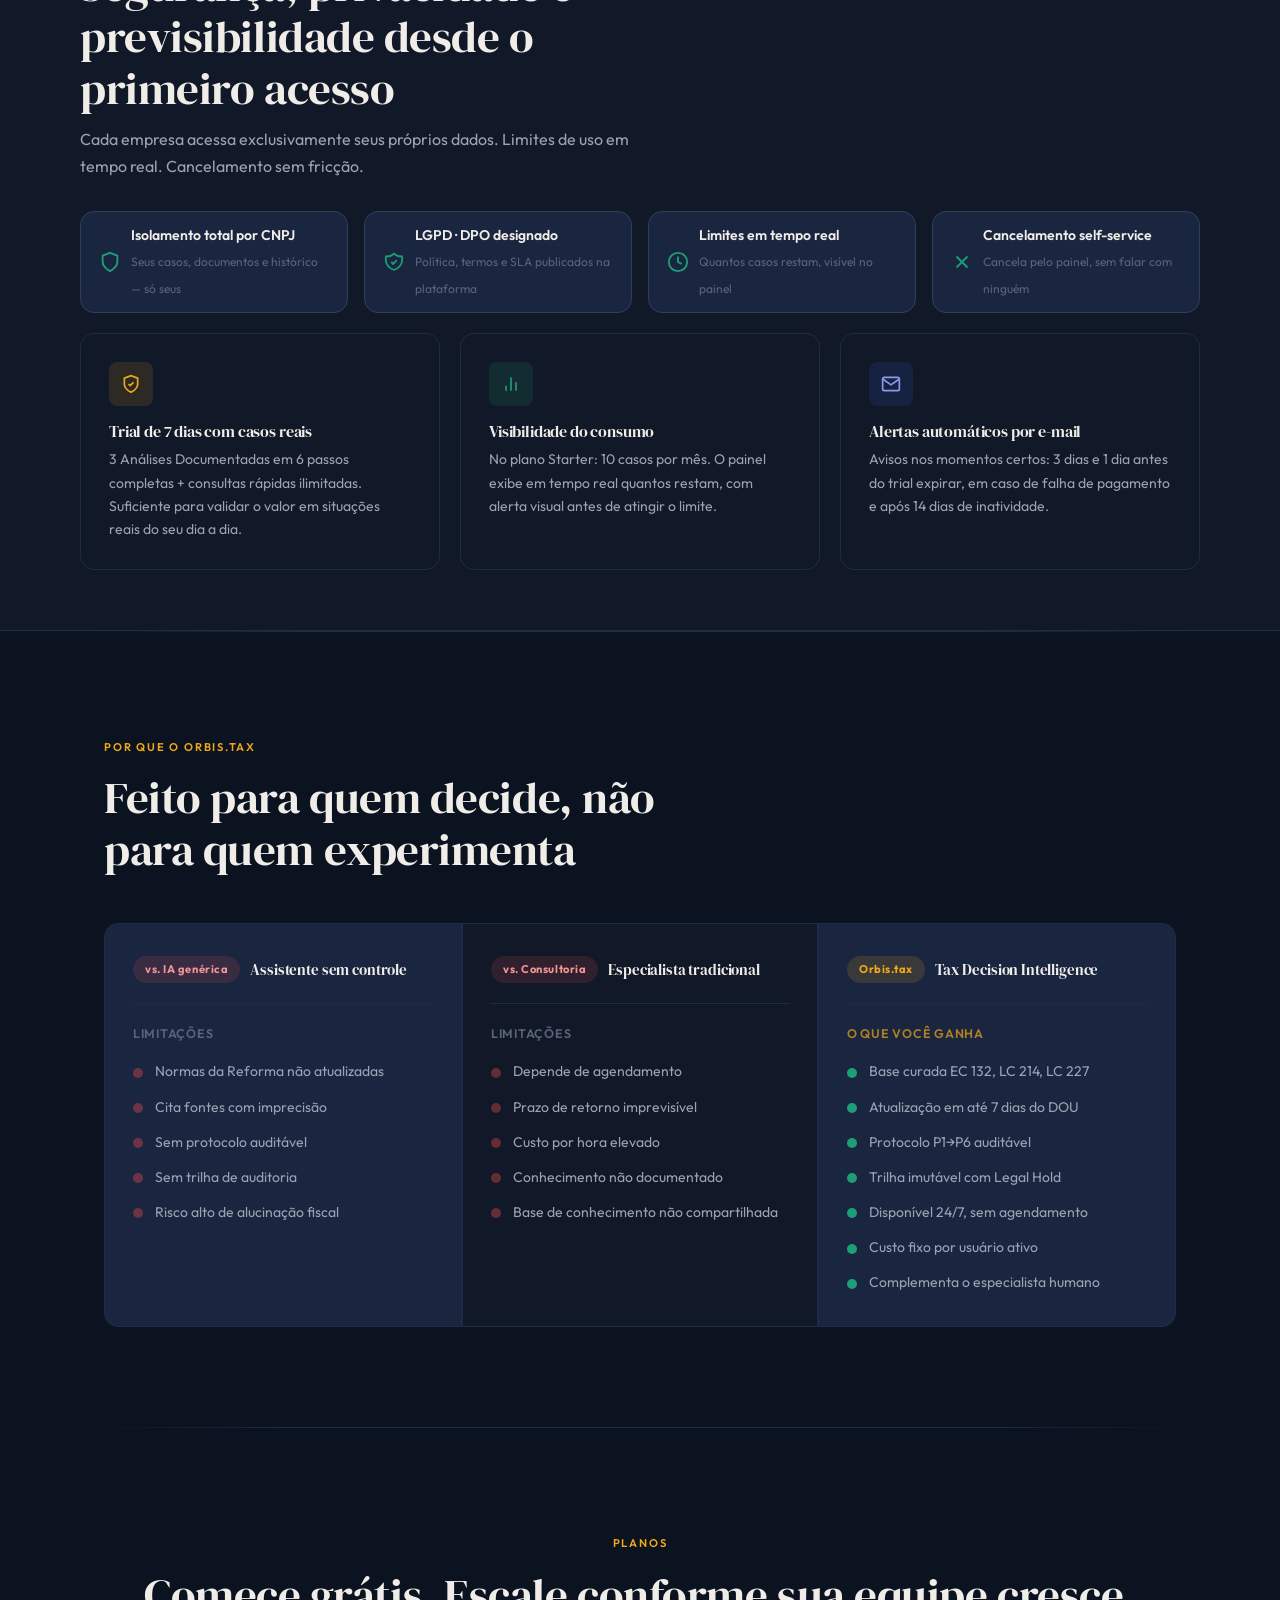
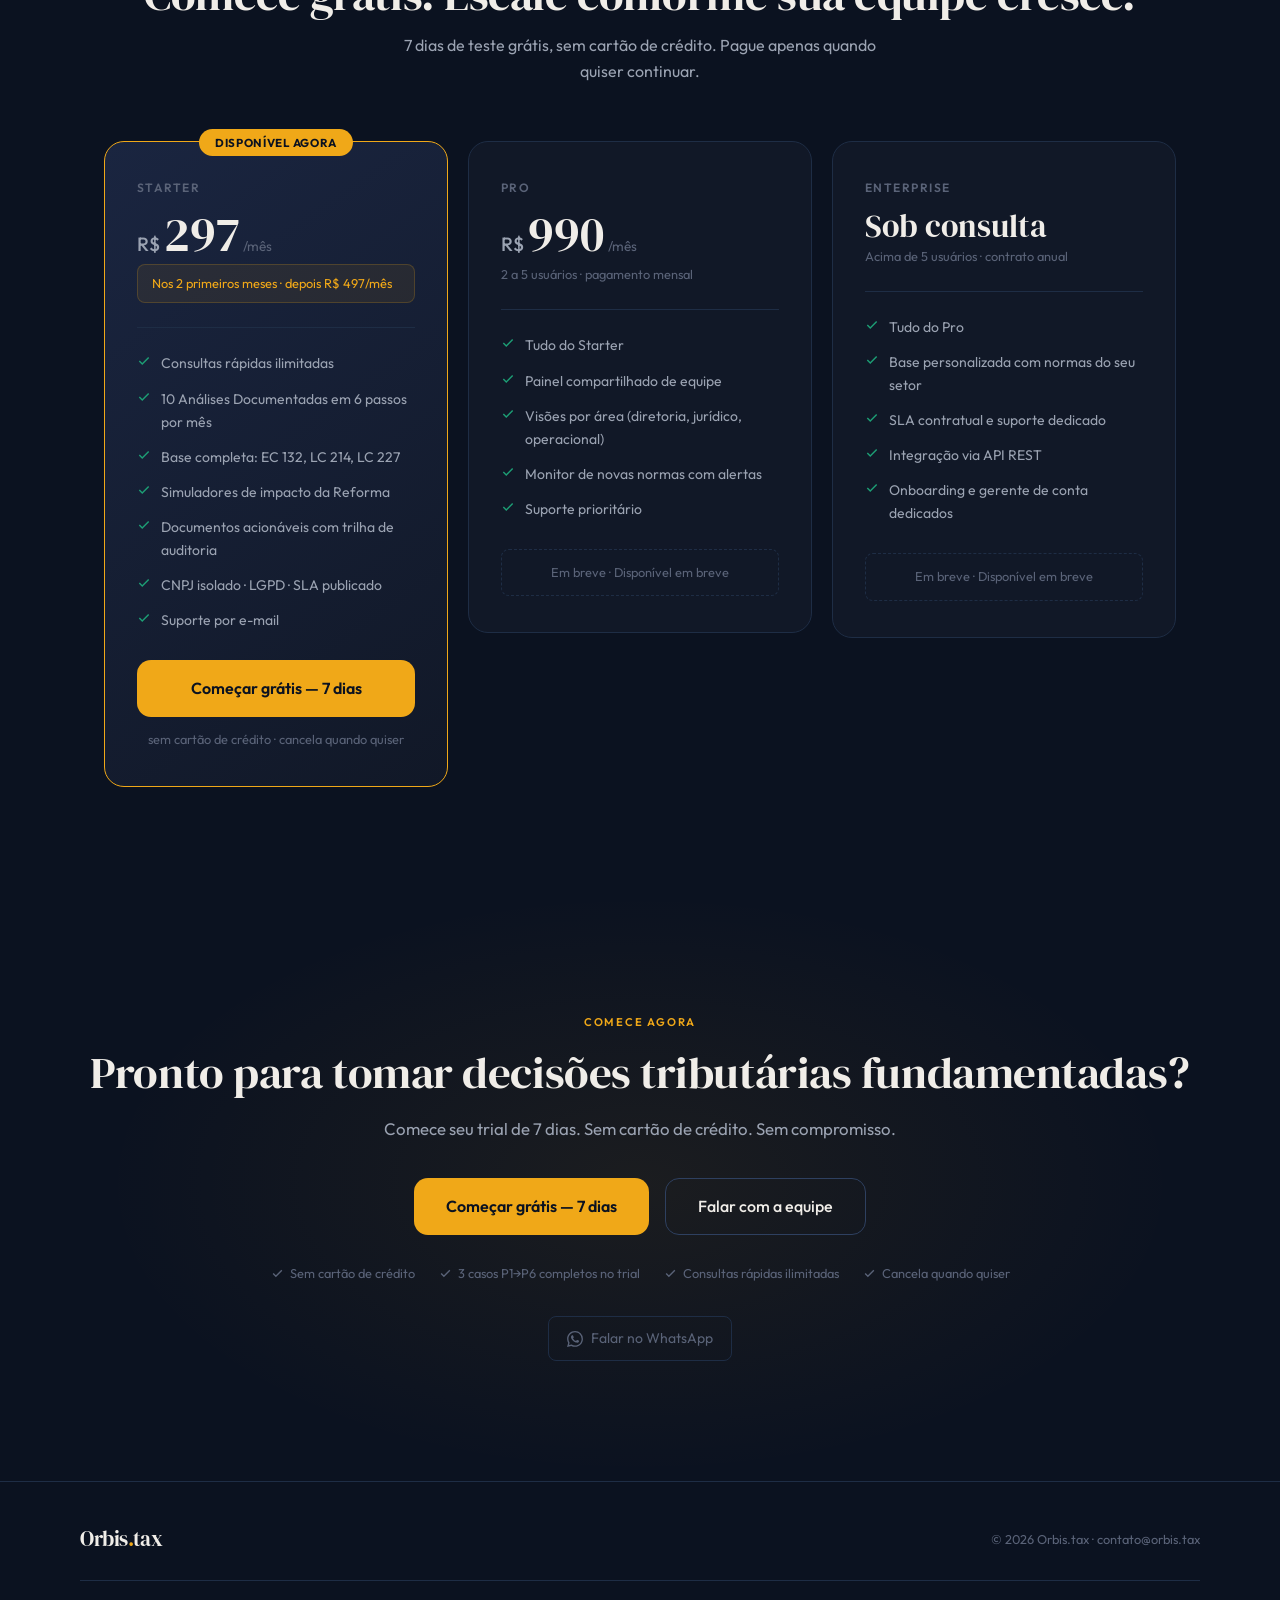
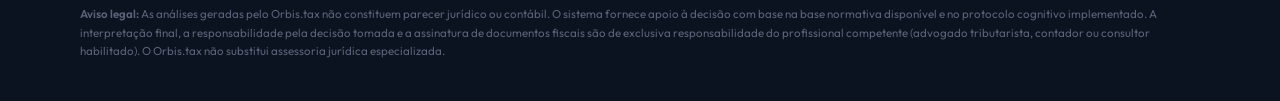
==== commit 43b65708: "feat: landing-page.html — aplica v2 dark navy (arquivo servido em produção) Sincroniza frontend/publ" ====
--- a/frontend/public/landing-page.html
+++ b/frontend/public/landing-page.html
@@ -1,1036 +1,1047 @@
 <!DOCTYPE html>
 <html lang="pt-BR">
 <head>
-  <meta charset="UTF-8" />
-  <meta name="viewport" content="width=device-width, initial-scale=1.0" />
-  <meta name="description" content="Orbis.tax — Inteligência tributária para a Reforma. Protocolo cognitivo de 6 passos, base de normas atualizada e trilha de auditoria para decisões tributárias documentadas." />
-  <title>Orbis.tax — Inteligência Tributária para a Reforma</title>
-  <link rel="preconnect" href="https://fonts.googleapis.com" />
-  <link rel="preconnect" href="https://fonts.gstatic.com" crossorigin />
-  <link href="https://fonts.googleapis.com/css2?family=Inter:wght@400;500;600;700;800&display=swap" rel="stylesheet" />
-  <style>
-    /* ── Reset & Base ───────────────────────────────────────────── */
-    *, *::before, *::after { box-sizing: border-box; margin: 0; padding: 0; }
-
-    :root {
-      --azul-escuro:  #1F3864;
-      --azul-medio:   #2E75B6;
-      --azul-claro:   #E8F0FA;
-      --cinza-claro:  #F5F7FA;
-      --cinza-medio:  #9AA5B1;
-      --cinza-texto:  #4A5568;
-      --branco:       #FFFFFF;
-      --borda:        #E2E8F0;
-      --destaque:     #F59E0B;
-      --fonte:        'Inter', system-ui, -apple-system, sans-serif;
-      --raio:         10px;
-      --sombra:       0 4px 24px rgba(31,56,100,.10);
-    }
-
-    html { scroll-behavior: smooth; }
-
-    body {
-      font-family: var(--fonte);
-      color: var(--cinza-texto);
-      background: var(--branco);
-      line-height: 1.6;
-      -webkit-font-smoothing: antialiased;
-    }
-
-    img { max-width: 100%; display: block; }
-    a { color: inherit; text-decoration: none; }
-
-    .container {
-      width: 100%;
-      max-width: 1120px;
-      margin: 0 auto;
-      padding: 0 24px;
-    }
-
-    /* ── Tipografia ─────────────────────────────────────────────── */
-    h1 { font-size: clamp(2rem, 5vw, 3.25rem); font-weight: 800; line-height: 1.15; }
-    h2 { font-size: clamp(1.5rem, 3vw, 2.25rem); font-weight: 700; line-height: 1.25; }
-    h3 { font-size: 1.15rem; font-weight: 600; }
-    p  { font-size: 1rem; }
-
-    .label {
-      display: inline-block;
-      font-size: .75rem;
-      font-weight: 700;
-      letter-spacing: .08em;
-      text-transform: uppercase;
-      color: var(--azul-medio);
-      background: var(--azul-claro);
-      padding: 4px 12px;
-      border-radius: 20px;
-      margin-bottom: 16px;
-    }
-
-    /* ── Botões ─────────────────────────────────────────────────── */
-    .btn {
-      display: inline-flex;
-      align-items: center;
-      gap: 8px;
-      padding: 14px 28px;
-      border-radius: var(--raio);
-      font-size: 1rem;
-      font-weight: 600;
-      cursor: pointer;
-      transition: transform .15s, box-shadow .15s, opacity .15s;
-      border: none;
-      text-decoration: none;
-    }
-    .btn:hover { transform: translateY(-2px); box-shadow: 0 8px 24px rgba(0,0,0,.15); }
-    .btn:active { transform: translateY(0); }
-
-    .btn-primary {
-      background: var(--azul-medio);
-      color: var(--branco);
-    }
-    .btn-primary:hover { background: #2563a8; }
-
-    .btn-outline {
-      background: transparent;
-      color: var(--azul-escuro);
-      border: 2px solid var(--azul-escuro);
-    }
-    .btn-outline:hover { background: var(--azul-escuro); color: var(--branco); }
-
-    .btn-white {
-      background: var(--branco);
-      color: var(--azul-escuro);
-    }
-    .btn-white:hover { background: var(--azul-claro); }
-
-    @keyframes pulse-wa {
-      0%, 100% { box-shadow: 0 0 0 0 rgba(37,211,102,.45); }
-      60% { box-shadow: 0 0 0 10px rgba(37,211,102,0); }
-    }
-    .btn-whatsapp {
-      display: inline-flex;
-      align-items: center;
-      gap: 8px;
-      background-color: #25D366;
-      color: #ffffff;
-      padding: 14px 28px;
-      border-radius: var(--raio);
-      text-decoration: none;
-      font-weight: 600;
-      font-size: 1rem;
-      transition: background-color 0.2s ease, transform .15s, box-shadow .15s;
-      border: none;
-      cursor: pointer;
-      animation: pulse-wa 2.5s infinite;
-    }
-    .btn-whatsapp:hover {
-      background-color: #1DA851;
-      transform: translateY(-2px);
-      box-shadow: 0 8px 24px rgba(0,0,0,.15);
-      animation: none;
-    }
-    .btn-whatsapp.btn-lg { padding: 18px 36px; font-size: 1.1rem; }
-    .nav-wordmark {
-      font-size: 1.45rem;
-      font-weight: 800;
-      letter-spacing: -.02em;
-      line-height: 1;
-      color: #1F3864;
-      text-decoration: none;
-      display: inline-block;
-      vertical-align: middle;
-    }
-
-    .btn-lg { padding: 18px 36px; font-size: 1.1rem; }
-
-    /* ── Nav ────────────────────────────────────────────────────── */
-    nav {
-      position: sticky;
-      top: 0;
-      z-index: 100;
-      background: rgba(255,255,255,.95);
-      backdrop-filter: blur(8px);
-      border-bottom: 1px solid var(--borda);
-      padding: 0;
-    }
-    .nav-inner {
-      display: flex;
-      align-items: center;
-      justify-content: space-between;
-      min-height: 64px;
-      padding: 8px 0;
-    }
-    .logo {
-      display: flex;
-      align-items: center;
-    }
-    .logo img { height: 48px; width: auto; display: block; }
-    .nav-links {
-      display: flex;
-      align-items: center;
-      gap: 32px;
-      list-style: none;
-    }
-    .nav-links a {
-      font-size: .9rem;
-      font-weight: 500;
-      color: var(--cinza-texto);
-      transition: color .15s;
-    }
-    .nav-links a:hover { color: var(--azul-medio); }
-    .nav-cta { display: flex; gap: 12px; align-items: center; }
-    .nav-mobile-toggle {
-      display: none;
-      background: none;
-      border: none;
-      cursor: pointer;
-      padding: 4px;
-      color: var(--azul-escuro);
-    }
-
-    @media (max-width: 768px) {
-      .nav-links, .nav-cta { display: none; }
-      .nav-mobile-toggle { display: block; }
-      nav.open .nav-links,
-      nav.open .nav-cta {
-        display: flex;
-        flex-direction: column;
-        align-items: flex-start;
-        padding: 16px 24px;
-        gap: 16px;
-        background: var(--branco);
-        border-top: 1px solid var(--borda);
-      }
-      nav.open { display: block; }
-      nav.open .nav-inner { flex-wrap: wrap; height: auto; padding: 12px 0; }
-    }
-
-    /* ── Hero ───────────────────────────────────────────────────── */
-    #hero {
-      background: linear-gradient(135deg, var(--azul-escuro) 0%, #2a4d8a 60%, var(--azul-medio) 100%);
-      color: var(--branco);
-      padding: 100px 0 80px;
-      overflow: hidden;
-      position: relative;
-    }
-    #hero::before {
-      content: '';
-      position: absolute;
-      inset: 0;
-      background: url("data:image/svg+xml,%3Csvg width='60' height='60' viewBox='0 0 60 60' xmlns='http://www.w3.org/2000/svg'%3E%3Cg fill='none' fill-rule='evenodd'%3E%3Cg fill='%23ffffff' fill-opacity='0.03'%3E%3Cpath d='M36 34v-4h-2v4h-4v2h4v4h2v-4h4v-2h-4zm0-30V0h-2v4h-4v2h4v4h2V6h4V4h-4zM6 34v-4H4v4H0v2h4v4h2v-4h4v-2H6zM6 4V0H4v4H0v2h4v4h2V6h4V4H6z'/%3E%3C/g%3E%3C/g%3E%3C/svg%3E");
-      pointer-events: none;
-    }
-    .hero-grid {
-      display: grid;
-      grid-template-columns: 1fr 1.12fr;
-      gap: 48px;
-      align-items: center;
-      position: relative;
-    }
-    .hero-badge {
-      display: inline-flex;
-      align-items: center;
-      gap: 6px;
-      background: rgba(255,255,255,.12);
-      border: 1px solid rgba(255,255,255,.2);
-      border-radius: 20px;
-      padding: 6px 14px;
-      font-size: .8rem;
-      font-weight: 600;
-      margin-bottom: 24px;
-      color: rgba(255,255,255,.9);
-    }
-    #hero h1 { color: var(--branco); margin-bottom: 20px; }
-    .hero-sub {
-      font-size: 1.2rem;
-      color: rgba(255,255,255,.82);
-      margin-bottom: 20px;
-      max-width: 480px;
-    }
-    .hero-trust {
-      display: flex;
-      flex-wrap: wrap;
-      gap: 8px 20px;
-      margin-bottom: 32px;
-      font-size: .82rem;
-      color: rgba(255,255,255,.60);
-    }
-    .hero-trust span { display: flex; align-items: center; gap: 5px; }
-    .hero-trust span::before { content: ""; display: inline-block; width: 5px; height: 5px; border-radius: 50%; background: rgba(147,197,253,.7); flex-shrink: 0; }
-    .hero-actions { display: flex; gap: 16px; flex-wrap: wrap; }
-    .hero-visual {
-      border-radius: 16px 0 0 16px;
-      overflow: hidden;
-      box-shadow: 0 32px 80px rgba(0,0,0,.5);
-      border: 1px solid rgba(255,255,255,.12);
-      margin-right: calc(((100vw - 1120px) / -2) - 24px + 48px);
-    }
-    .hero-visual img { width: 100%; height: auto; display: block; }
-    .hero-stats {
-      display: flex;
-      gap: 32px;
-      margin-top: 48px;
-      padding-top: 32px;
-      border-top: 1px solid rgba(255,255,255,.15);
-      flex-wrap: wrap;
-    }
-    .stat-item { }
-    .stat-num {
-      font-size: 1.75rem;
-      font-weight: 800;
-      color: var(--branco);
-      display: block;
-    }
-    .stat-label {
-      font-size: .8rem;
-      color: rgba(255,255,255,.65);
-    }
-
-    @media (max-width: 768px) {
-      #hero { padding: 64px 0 48px; }
-      .hero-grid { grid-template-columns: 1fr; gap: 40px; }
-      .hero-visual { display: none; }
-    }
-
-    /* ── Seções genéricas ───────────────────────────────────────── */
-    section { padding: 96px 0; }
-    .section-header { text-align: center; max-width: 640px; margin: 0 auto 56px; }
-    .section-header h2 { color: var(--azul-escuro); margin-bottom: 16px; }
-    .section-header p { font-size: 1.1rem; color: var(--cinza-texto); }
-
-    /* ── Problema ───────────────────────────────────────────────── */
-    #problema { background: var(--cinza-claro); }
-    .problema-grid {
-      display: grid;
-      grid-template-columns: repeat(auto-fit, minmax(240px, 1fr));
-      gap: 24px;
-    }
-    .problema-card {
-      background: var(--branco);
-      border: 1px solid var(--borda);
-      border-radius: var(--raio);
-      padding: 28px 24px;
-      transition: box-shadow .2s;
-    }
-    .problema-card:hover { box-shadow: var(--sombra); }
-    .problema-icon {
-      width: 44px;
-      height: 44px;
-      border-radius: 10px;
-      background: var(--azul-claro);
-      display: flex;
-      align-items: center;
-      justify-content: center;
-      margin-bottom: 16px;
-    }
-    .problema-card h3 { color: var(--azul-escuro); margin-bottom: 8px; }
-    .problema-card p { font-size: .9rem; color: var(--cinza-texto); }
-
-    /* ── Solução / P1-P6 ────────────────────────────────────────── */
-    #solucao { background: var(--branco); }
-    .passos-grid {
-      display: grid;
-      grid-template-columns: repeat(auto-fit, minmax(300px, 1fr));
-      gap: 20px;
-      margin-bottom: 56px;
-    }
-    .passo-card {
-      border: 1px solid var(--borda);
-      border-radius: var(--raio);
-      padding: 24px;
-      position: relative;
-      transition: border-color .2s, box-shadow .2s;
-    }
-    .passo-card:hover {
-      border-color: var(--azul-medio);
-      box-shadow: 0 0 0 3px var(--azul-claro);
-    }
-    .passo-num {
-      display: inline-flex;
-      align-items: center;
-      justify-content: center;
-      width: 32px;
-      height: 32px;
-      border-radius: 50%;
-      background: var(--azul-escuro);
-      color: var(--branco);
-      font-size: .8rem;
-      font-weight: 700;
-      margin-bottom: 12px;
-    }
-    .passo-card h3 { color: var(--azul-escuro); margin-bottom: 6px; }
-    .passo-card p { font-size: .88rem; }
-
-    .solucao-features {
-      display: grid;
-      grid-template-columns: repeat(auto-fit, minmax(220px, 1fr));
-      gap: 20px;
-      background: var(--azul-claro);
-      border-radius: 16px;
-      padding: 32px;
-    }
-    .feature-item {
-      display: flex;
-      align-items: flex-start;
-      gap: 12px;
-    }
-    .feature-check {
-      width: 22px;
-      height: 22px;
-      border-radius: 50%;
-      background: var(--azul-medio);
-      flex-shrink: 0;
-      display: flex;
-      align-items: center;
-      justify-content: center;
-      margin-top: 2px;
-    }
-    .feature-item p { font-size: .9rem; font-weight: 500; color: var(--azul-escuro); }
-
-    /* ── Diferenciais ───────────────────────────────────────────── */
-    #diferenciais { background: var(--cinza-claro); }
-    .diferenciais-grid {
-      display: grid;
-      grid-template-columns: repeat(auto-fit, minmax(300px, 1fr));
-      gap: 24px;
-    }
-    .diferencial-card {
-      background: var(--branco);
-      border-radius: var(--raio);
-      padding: 32px 28px;
-      border: 1px solid var(--borda);
-    }
-    .diferencial-vs {
-      font-size: .75rem;
-      font-weight: 700;
-      text-transform: uppercase;
-      letter-spacing: .06em;
-      color: var(--cinza-medio);
-      margin-bottom: 8px;
-    }
-    .diferencial-card h3 {
-      color: var(--azul-escuro);
-      font-size: 1.1rem;
-      margin-bottom: 16px;
-    }
-    .diferencial-lista { list-style: none; display: flex; flex-direction: column; gap: 10px; }
-    .diferencial-lista li {
-      display: flex;
-      align-items: flex-start;
-      gap: 10px;
-      font-size: .88rem;
-    }
-    .diferencial-lista li::before {
-      content: '✓';
-      color: var(--azul-medio);
-      font-weight: 700;
-      flex-shrink: 0;
-      margin-top: 1px;
-    }
-
-    /* ── Preços ─────────────────────────────────────────────────── */
-    #precos { background: var(--azul-escuro); }
-    #precos .section-header h2 { color: var(--branco); }
-    #precos .section-header p { color: rgba(255,255,255,.7); }
-    #precos .label { background: rgba(255,255,255,.1); color: rgba(255,255,255,.85); }
-
-    .precos-grid {
-      display: grid;
-      grid-template-columns: repeat(auto-fit, minmax(280px, 1fr));
-      gap: 24px;
-      align-items: start;
-    }
-    .preco-card {
-      background: rgba(255,255,255,.10);
-      border: 1px solid rgba(255,255,255,.22);
-      border-radius: 16px;
-      padding: 36px 28px;
-      color: var(--branco);
-      transition: transform .2s, box-shadow .2s;
-    }
-    .preco-card:hover { transform: translateY(-4px); box-shadow: 0 16px 40px rgba(0,0,0,.3); }
-    .preco-card.destaque {
-      background: var(--branco);
-      color: var(--azul-escuro);
-      border-color: var(--branco);
-      position: relative;
-    }
-    .preco-badge {
-      position: absolute;
-      top: -14px;
-      left: 50%;
-      transform: translateX(-50%);
-      background: var(--destaque);
-      color: #7c4a00;
-      font-size: .72rem;
-      font-weight: 700;
-      text-transform: uppercase;
-      letter-spacing: .06em;
-      padding: 4px 14px;
-      border-radius: 20px;
-      white-space: nowrap;
-    }
-    .preco-plano {
-      font-size: .8rem;
-      font-weight: 700;
-      text-transform: uppercase;
-      letter-spacing: .1em;
-      margin-bottom: 8px;
-      opacity: .7;
-    }
-    .preco-card.destaque .preco-plano { color: var(--azul-medio); opacity: 1; }
-    .preco-card h3 {
-      font-size: 1.5rem;
-      font-weight: 800;
-      margin-bottom: 4px;
-    }
-    .preco-usuarios {
-      font-size: .85rem;
-      opacity: .65;
-      margin-bottom: 24px;
-    }
-    .preco-divider {
-      border: none;
-      border-top: 1px solid rgba(255,255,255,.12);
-      margin: 20px 0;
-    }
-    .preco-card.destaque .preco-divider { border-color: var(--borda); }
-    .preco-features { list-style: none; display: flex; flex-direction: column; gap: 12px; margin-bottom: 28px; }
-    .preco-features li {
-      display: flex;
-      gap: 10px;
-      font-size: .88rem;
-      align-items: flex-start;
-    }
-    .preco-features li .ck {
-      width: 18px;
-      height: 18px;
-      border-radius: 50%;
-      background: var(--azul-medio);
-      flex-shrink: 0;
-      display: flex;
-      align-items: center;
-      justify-content: center;
-      margin-top: 2px;
-    }
-    .preco-card.destaque .preco-features li .ck { background: var(--azul-escuro); }
-    .preco-trial {
-      text-align: center;
-      font-size: .78rem;
-      opacity: .6;
-      margin-top: 12px;
-    }
-
-    /* ── Disclaimer ─────────────────────────────────────────────── */
-    #disclaimer {
-      background: #fffbeb;
-      border-top: 3px solid var(--destaque);
-      padding: 32px 0;
-    }
-    .disclaimer-inner {
-      display: flex;
-      gap: 16px;
-      align-items: flex-start;
-    }
-    .disclaimer-icon {
-      flex-shrink: 0;
-      width: 36px;
-      height: 36px;
-      background: var(--destaque);
-      border-radius: 50%;
-      display: flex;
-      align-items: center;
-      justify-content: center;
-      margin-top: 2px;
-    }
-    #disclaimer p {
-      font-size: .88rem;
-      color: #7c4a00;
-      line-height: 1.65;
-    }
-    #disclaimer strong { font-weight: 700; }
-
-    /* ── CTA final ──────────────────────────────────────────────── */
-    #cta-final {
-      background: linear-gradient(135deg, var(--azul-medio), var(--azul-escuro));
-      padding: 80px 0;
-      text-align: center;
-    }
-    #cta-final h2 { color: var(--branco); margin-bottom: 12px; }
-    #cta-final p { color: rgba(255,255,255,.75); font-size: 1.1rem; margin-bottom: 32px; }
-    .cta-actions { display: flex; gap: 16px; justify-content: center; flex-wrap: wrap; }
-
-    /* ── Footer ─────────────────────────────────────────────────── */
-    footer {
-      background: var(--azul-escuro);
-      border-top: 1px solid rgba(255,255,255,.08);
-      padding: 40px 0 32px;
-    }
-    .footer-inner {
-      display: flex;
-      align-items: center;
-      justify-content: space-between;
-      flex-wrap: wrap;
-      gap: 24px;
-    }
-    .footer-logo {
-      display: flex;
-      align-items: center;
-      gap: 10px;
-      color: var(--branco);
-      font-weight: 700;
-      font-size: 1.1rem;
-    }
-    .footer-links {
-      display: flex;
-      gap: 24px;
-      flex-wrap: wrap;
-      list-style: none;
-    }
-    .footer-links a {
-      font-size: .82rem;
-      color: rgba(255,255,255,.55);
-      transition: color .15s;
-    }
-    .footer-links a:hover { color: rgba(255,255,255,.9); }
-    .footer-copy {
-      font-size: .78rem;
-      color: rgba(255,255,255,.35);
-    }
-
-    /* ── Utilidades ─────────────────────────────────────────────── */
-    .text-center { text-align: center; }
-    .mt-4  { margin-top: 16px; }
-    .mt-8  { margin-top: 32px; }
-    .mt-12 { margin-top: 48px; }
-
-    /* SVG check inline */
-    .svg-check { display: block; }
-  </style>
+<meta charset="UTF-8">
+<meta name="viewport" content="width=device-width, initial-scale=1.0">
+<title>Orbis.tax — Decisões tributárias documentadas, não opiniões de IA</title>
+<meta name="description" content="Protocolo cognitivo de 6 passos com base atualizada da Reforma Tributária. Cada análise cita a norma, indica grau de confiança e gera trilha de auditoria imutável.">
+<link rel="preconnect" href="https://fonts.googleapis.com">
+<link rel="preconnect" href="https://fonts.gstatic.com" crossorigin>
+<link href="https://fonts.googleapis.com/css2?family=DM+Serif+Display:ital@0;1&family=Outfit:wght@300;400;500;600;700&display=swap" rel="stylesheet">
+<style>
+*,*::before,*::after{box-sizing:border-box;margin:0;padding:0}
+:root{
+  --navy:#0B1220;
+  --navy-2:#111827;
+  --navy-3:#1a2540;
+  --navy-4:#243050;
+  --amber:#F0A818;
+  --amber-light:#F5C254;
+  --amber-dim:#7A5310;
+  --teal:#1D9E75;
+  --teal-light:#5DCAA5;
+  --red:#E24B4A;
+  --text-primary:#F0EDE8;
+  --text-secondary:#9BA3B2;
+  --text-muted:#5A6378;
+  --border:#1E2D45;
+  --border-bright:#2E4060;
+  --serif:'DM Serif Display',Georgia,serif;
+  --sans:'Outfit',system-ui,sans-serif;
+  --radius:8px;
+  --radius-lg:14px;
+  --radius-xl:20px;
+}
+html{scroll-behavior:smooth;font-size:16px}
+body{
+  background:var(--navy);
+  color:var(--text-primary);
+  font-family:var(--sans);
+  font-weight:400;
+  line-height:1.65;
+  overflow-x:hidden;
+  -webkit-font-smoothing:antialiased;
+}
+
+/* ── TYPOGRAPHY ── */
+h1,h2,h3{font-family:var(--serif);font-weight:400;line-height:1.15;letter-spacing:-0.01em}
+h1{font-size:clamp(2.6rem,5vw,4.2rem)}
+h2{font-size:clamp(1.9rem,3.5vw,2.8rem)}
+h3{font-size:clamp(1.2rem,2vw,1.5rem)}
+p{font-size:1rem;color:var(--text-secondary)}
+strong{color:var(--text-primary);font-weight:600}
+a{color:inherit;text-decoration:none}
+
+/* ── LAYOUT ── */
+.container{max-width:1120px;margin:0 auto;padding:0 24px}
+.section{padding:100px 0}
+.section-label{
+  display:inline-block;
+  font-family:var(--sans);
+  font-size:0.7rem;
+  font-weight:600;
+  letter-spacing:.16em;
+  text-transform:uppercase;
+  color:var(--amber);
+  margin-bottom:1rem;
+}
+
+/* ── REVEAL ANIMATIONS ── */
+.reveal{opacity:0;transform:translateY(28px);transition:opacity .65s ease,transform .65s ease}
+.reveal.visible{opacity:1;transform:none}
+.reveal-delay-1{transition-delay:.1s}
+.reveal-delay-2{transition-delay:.2s}
+.reveal-delay-3{transition-delay:.3s}
+.reveal-delay-4{transition-delay:.4s}
+
+/* ── NAV ── */
+nav{
+  position:fixed;top:0;left:0;right:0;z-index:100;
+  padding:0 24px;
+  background:rgba(11,18,32,0.85);
+  backdrop-filter:blur(16px);
+  -webkit-backdrop-filter:blur(16px);
+  border-bottom:1px solid transparent;
+  transition:border-color .3s;
+}
+nav.scrolled{border-color:var(--border)}
+.nav-inner{
+  max-width:1120px;margin:0 auto;
+  display:flex;align-items:center;justify-content:space-between;
+  height:68px;
+}
+.nav-logo{
+  font-family:var(--serif);
+  font-size:1.3rem;
+  color:var(--text-primary);
+  letter-spacing:-.02em;
+}
+.nav-logo span{color:var(--amber)}
+.nav-links{display:flex;align-items:center;gap:36px;list-style:none}
+.nav-links a{
+  font-size:.875rem;font-weight:500;
+  color:var(--text-secondary);
+  transition:color .2s;
+}
+.nav-links a:hover{color:var(--text-primary)}
+.nav-actions{display:flex;align-items:center;gap:12px}
+.btn-ghost{
+  padding:9px 20px;border-radius:var(--radius);
+  font-family:var(--sans);font-size:.875rem;font-weight:500;
+  color:var(--text-secondary);
+  border:1px solid var(--border-bright);
+  transition:all .2s;cursor:pointer;
+  background:transparent;
+}
+.btn-ghost:hover{color:var(--text-primary);border-color:var(--text-muted)}
+.btn-primary{
+  padding:10px 22px;border-radius:var(--radius);
+  font-family:var(--sans);font-size:.875rem;font-weight:600;
+  background:var(--amber);color:#0B1220;
+  border:none;cursor:pointer;
+  transition:background .2s,transform .15s;
+  white-space:nowrap;
+}
+.btn-primary:hover{background:var(--amber-light);transform:translateY(-1px)}
+.btn-primary:active{transform:translateY(0)}
+.btn-lg{padding:15px 32px;font-size:1rem;border-radius:var(--radius-lg)}
+.btn-outline-lg{
+  padding:14px 32px;border-radius:var(--radius-lg);
+  font-family:var(--sans);font-size:1rem;font-weight:500;
+  color:var(--text-primary);
+  border:1px solid var(--border-bright);
+  cursor:pointer;background:transparent;
+  transition:all .2s;
+}
+.btn-outline-lg:hover{background:var(--navy-3);border-color:var(--text-muted)}
+
+/* ── HERO ── */
+#hero{
+  padding:180px 0 120px;
+  position:relative;overflow:hidden;
+}
+.hero-bg{
+  position:absolute;inset:0;
+  background:
+    radial-gradient(ellipse 70% 60% at 50% 0%, rgba(240,168,24,.09) 0%, transparent 60%),
+    radial-gradient(ellipse 50% 40% at 85% 20%, rgba(29,158,117,.07) 0%, transparent 50%);
+  pointer-events:none;
+}
+.hero-grid-lines{
+  position:absolute;inset:0;
+  background-image:
+    linear-gradient(rgba(255,255,255,.025) 1px, transparent 1px),
+    linear-gradient(90deg, rgba(255,255,255,.025) 1px, transparent 1px);
+  background-size:60px 60px;
+  mask-image:linear-gradient(to bottom, transparent, rgba(0,0,0,.6) 30%, rgba(0,0,0,.6) 70%, transparent);
+  pointer-events:none;
+}
+.hero-badge{
+  display:inline-flex;align-items:center;gap:8px;
+  padding:6px 14px;border-radius:100px;
+  border:1px solid rgba(240,168,24,.35);
+  background:rgba(240,168,24,.08);
+  font-size:.78rem;font-weight:500;color:var(--amber);
+  margin-bottom:28px;
+  animation:fadeIn .8s ease both;
+}
+.hero-badge-dot{
+  width:6px;height:6px;border-radius:50%;
+  background:var(--teal);
+  animation:pulse 2s ease infinite;
+}
+@keyframes pulse{0%,100%{opacity:1;transform:scale(1)}50%{opacity:.6;transform:scale(.85)}}
+@keyframes fadeIn{from{opacity:0;transform:translateY(-10px)}to{opacity:1;transform:none}}
+.hero-headline{
+  margin-bottom:24px;
+  animation:slideUp .9s ease .1s both;
+}
+.hero-headline em{
+  font-style:italic;color:var(--amber);
+}
+@keyframes slideUp{from{opacity:0;transform:translateY(32px)}to{opacity:1;transform:none}}
+.hero-sub{
+  font-size:1.15rem;max-width:600px;
+  color:var(--text-secondary);margin-bottom:40px;
+  animation:slideUp .9s ease .2s both;
+}
+.hero-actions{
+  display:flex;align-items:center;gap:16px;flex-wrap:wrap;
+  margin-bottom:56px;
+  animation:slideUp .9s ease .3s both;
+}
+.hero-wa{
+  display:inline-flex;align-items:center;gap:8px;
+  font-size:.875rem;color:var(--text-muted);
+  border:1px solid var(--border);
+  padding:10px 18px;border-radius:var(--radius);
+  transition:all .2s;cursor:pointer;
+}
+.hero-wa:hover{color:var(--text-secondary);border-color:var(--border-bright)}
+.hero-wa svg{flex-shrink:0}
+.hero-stats{
+  display:flex;gap:40px;flex-wrap:wrap;
+  animation:slideUp .9s ease .4s both;
+}
+.hero-stat-num{
+  font-family:var(--serif);font-size:2.4rem;
+  color:var(--text-primary);line-height:1;
+}
+.hero-stat-num span{color:var(--amber);font-size:1.4rem}
+.hero-stat-label{font-size:.78rem;color:var(--text-muted);margin-top:4px;font-weight:500}
+
+/* ── TRUST BAR ── */
+.trust-bar{
+  border-top:1px solid var(--border);
+  border-bottom:1px solid var(--border);
+  background:var(--navy-2);
+  padding:20px 24px;
+}
+.trust-bar-inner{
+  max-width:1120px;margin:0 auto;
+  display:flex;align-items:center;justify-content:center;
+  gap:40px;flex-wrap:wrap;
+}
+.trust-item{
+  display:flex;align-items:center;gap:8px;
+  font-size:.8rem;font-weight:500;color:var(--text-muted);
+}
+.trust-item svg{color:var(--teal);flex-shrink:0}
+.trust-item strong{color:var(--text-secondary);font-weight:600}
+
+/* ── PROBLEM ── */
+.problem-grid{
+  display:grid;grid-template-columns:repeat(auto-fit,minmax(240px,1fr));
+  gap:1px;background:var(--border);border-radius:var(--radius-lg);overflow:hidden;
+  border:1px solid var(--border);
+}
+.problem-card{
+  background:var(--navy-2);padding:32px 28px;
+  position:relative;
+}
+.problem-num{
+  font-family:var(--serif);font-size:3rem;
+  color:rgba(240,168,24,.12);
+  position:absolute;top:16px;right:20px;line-height:1;
+}
+.problem-icon{
+  width:40px;height:40px;border-radius:var(--radius);
+  background:rgba(240,168,24,.1);
+  display:flex;align-items:center;justify-content:center;
+  margin-bottom:16px;
+}
+.problem-icon svg{color:var(--amber)}
+.problem-card h3{font-size:1.05rem;margin-bottom:8px}
+
+/* ── PROTOCOLO ── */
+.protocol-list{display:flex;flex-direction:column;gap:0}
+.protocol-item{
+  display:flex;gap:24px;align-items:flex-start;
+  padding:28px 0;
+  border-bottom:1px solid var(--border);
+  position:relative;
+}
+.protocol-item:last-child{border-bottom:none}
+.protocol-step{
+  flex-shrink:0;width:44px;height:44px;
+  border-radius:var(--radius);
+  background:var(--navy-3);
+  border:1px solid var(--border-bright);
+  display:flex;align-items:center;justify-content:center;
+  font-family:var(--serif);font-size:1rem;color:var(--amber);
+  font-weight:700;
+}
+.protocol-content h3{font-size:1.05rem;margin-bottom:6px}
+.protocol-tag{
+  display:inline-block;padding:3px 10px;border-radius:100px;
+  font-size:.7rem;font-weight:600;
+  margin-top:8px;
+}
+.tag-auto{background:rgba(29,158,117,.15);color:var(--teal-light)}
+.tag-human{background:rgba(240,168,24,.12);color:var(--amber)}
+.tag-ai{background:rgba(53,74,183,.18);color:#8B9AEB}
+
+/* ── FEATURES NOVAS ── */
+.features-new-grid{
+  display:grid;grid-template-columns:repeat(auto-fit,minmax(280px,1fr));
+  gap:20px;
+}
+.feature-card{
+  background:var(--navy-2);border:1px solid var(--border);
+  border-radius:var(--radius-lg);padding:28px;
+  transition:border-color .2s,transform .2s;
+}
+.feature-card:hover{border-color:var(--border-bright);transform:translateY(-2px)}
+.feature-card-icon{
+  width:44px;height:44px;border-radius:var(--radius);
+  display:flex;align-items:center;justify-content:center;
+  margin-bottom:16px;
+}
+.ic-teal{background:rgba(29,158,117,.15)}
+.ic-teal svg{color:var(--teal)}
+.ic-amber{background:rgba(240,168,24,.12)}
+.ic-amber svg{color:var(--amber)}
+.ic-blue{background:rgba(53,74,183,.18)}
+.ic-blue svg{color:#8B9AEB}
+.feature-card h3{font-size:1rem;margin-bottom:8px}
+
+/* ── DIFERENCIAIS ── */
+.diff-grid{display:grid;grid-template-columns:1fr 1fr 1fr;gap:1px;background:var(--border);border-radius:var(--radius-lg);overflow:hidden;border:1px solid var(--border)}
+@media(max-width:768px){.diff-grid{grid-template-columns:1fr}}
+.diff-col{background:var(--navy-2);padding:32px 28px}
+.diff-col:first-child{background:var(--navy-3)}
+.diff-header{
+  display:flex;align-items:center;gap:10px;
+  padding-bottom:20px;margin-bottom:20px;
+  border-bottom:1px solid var(--border);
+}
+.diff-vs-badge{
+  padding:4px 12px;border-radius:100px;
+  font-size:.7rem;font-weight:700;
+  background:rgba(226,75,74,.15);color:#F09595;
+  letter-spacing:.05em;
+}
+.diff-orbis-badge{
+  padding:4px 12px;border-radius:100px;
+  font-size:.7rem;font-weight:700;
+  background:rgba(240,168,24,.15);color:var(--amber);
+  letter-spacing:.05em;
+}
+.diff-list{list-style:none;display:flex;flex-direction:column;gap:12px}
+.diff-list li{
+  font-size:.875rem;color:var(--text-secondary);
+  padding-left:22px;position:relative;
+}
+.diff-list li::before{
+  content:'';position:absolute;left:0;top:.55em;
+  width:10px;height:10px;border-radius:50%;
+  flex-shrink:0;
+}
+.diff-list.negative li::before{background:rgba(226,75,74,.4)}
+.diff-list.positive li::before{background:var(--teal)}
+.diff-title{font-size:.78rem;font-weight:600;color:var(--text-muted);letter-spacing:.06em;text-transform:uppercase;margin-bottom:16px}
+
+/* ── PRICING ── */
+.pricing-grid{
+  display:grid;grid-template-columns:repeat(auto-fit,minmax(280px,1fr));
+  gap:20px;align-items:start;
+}
+.price-card{
+  background:var(--navy-2);border:1px solid var(--border);
+  border-radius:var(--radius-xl);padding:36px 32px;
+  position:relative;transition:border-color .2s;
+}
+.price-card:hover{border-color:var(--border-bright)}
+.price-card.featured{
+  border-color:var(--amber);
+  background:linear-gradient(145deg,var(--navy-3) 0%,var(--navy-2) 100%);
+}
+.price-badge{
+  position:absolute;top:-13px;left:50%;transform:translateX(-50%);
+  padding:4px 16px;border-radius:100px;
+  background:var(--amber);color:#0B1220;
+  font-size:.72rem;font-weight:700;letter-spacing:.06em;text-transform:uppercase;
+  white-space:nowrap;
+}
+.price-label{font-size:.75rem;font-weight:600;letter-spacing:.12em;text-transform:uppercase;color:var(--text-muted);margin-bottom:12px}
+.price-amount{
+  display:flex;align-items:baseline;gap:4px;margin-bottom:4px;
+}
+.price-currency{font-size:1.2rem;color:var(--text-secondary);font-weight:500;margin-top:6px}
+.price-number{font-family:var(--serif);font-size:3rem;color:var(--text-primary);line-height:1}
+.price-period{font-size:.85rem;color:var(--text-muted)}
+.price-promo{
+  font-size:.8rem;color:var(--amber);margin-bottom:24px;
+  padding:8px 14px;border-radius:var(--radius);
+  background:rgba(240,168,24,.08);border:1px solid rgba(240,168,24,.2);
+}
+.price-divider{height:1px;background:var(--border);margin:24px 0}
+.price-features{list-style:none;display:flex;flex-direction:column;gap:12px;margin-bottom:28px}
+.price-features li{
+  font-size:.875rem;color:var(--text-secondary);
+  display:flex;align-items:flex-start;gap:10px;
+}
+.price-features li svg{color:var(--teal);flex-shrink:0;margin-top:2px}
+.price-coming{
+  font-size:.8rem;color:var(--text-muted);
+  text-align:center;padding:12px;
+  border:1px dashed var(--border);border-radius:var(--radius);
+  margin-top:8px;
+}
+.trial-note{
+  text-align:center;font-size:.8rem;color:var(--text-muted);margin-top:12px;
+}
+
+/* ── SECURITY STRIP ── */
+.security-strip{
+  background:var(--navy-2);border-top:1px solid var(--border);border-bottom:1px solid var(--border);
+  padding:60px 24px;
+}
+.security-inner{max-width:1120px;margin:0 auto}
+.security-badges{
+  display:flex;gap:16px;flex-wrap:wrap;margin-top:32px;
+}
+.sec-badge{
+  display:flex;align-items:center;gap:10px;
+  padding:12px 18px;border-radius:var(--radius-lg);
+  background:var(--navy-3);border:1px solid var(--border-bright);
+  flex:1;min-width:180px;
+}
+.sec-badge svg{color:var(--teal);flex-shrink:0}
+.sec-badge-text strong{display:block;font-size:.875rem;font-weight:600;color:var(--text-primary)}
+.sec-badge-text span{font-size:.75rem;color:var(--text-muted)}
+
+/* ── FINAL CTA ── */
+.final-cta{
+  text-align:center;padding:120px 24px;
+  position:relative;overflow:hidden;
+}
+.final-cta-bg{
+  position:absolute;inset:0;
+  background:radial-gradient(ellipse 60% 70% at 50% 50%, rgba(240,168,24,.07) 0%, transparent 70%);
+  pointer-events:none;
+}
+.final-cta h2{margin-bottom:16px}
+.final-cta p{max-width:520px;margin:0 auto 36px;font-size:1.05rem}
+.final-cta-actions{display:flex;align-items:center;justify-content:center;gap:16px;flex-wrap:wrap}
+.trial-details{
+  display:flex;align-items:center;gap:24px;justify-content:center;flex-wrap:wrap;
+  margin-top:28px;font-size:.8rem;color:var(--text-muted);
+}
+.trial-details span{display:flex;align-items:center;gap:6px}
+
+/* ── FOOTER ── */
+footer{
+  border-top:1px solid var(--border);padding:40px 24px;
+  background:var(--navy);
+}
+.footer-inner{
+  max-width:1120px;margin:0 auto;
+  display:flex;align-items:center;justify-content:space-between;flex-wrap:wrap;gap:20px;
+}
+.footer-links{display:flex;gap:24px;flex-wrap:wrap}
+.footer-links a{font-size:.8rem;color:var(--text-muted);transition:color .2s}
+.footer-links a:hover{color:var(--text-secondary)}
+.footer-copy{font-size:.8rem;color:var(--text-muted)}
+.disclaimer{
+  max-width:1120px;margin:24px auto 0;padding-top:24px;
+  border-top:1px solid var(--border);
+  font-size:.72rem;color:var(--text-muted);line-height:1.6;
+}
+
+/* ── DIVIDER ── */
+.section-divider{
+  height:1px;max-width:1120px;margin:0 auto;
+  background:linear-gradient(90deg,transparent,var(--border) 20%,var(--border) 80%,transparent);
+}
+
+/* ── RESPONSIVE ── */
+@media(max-width:900px){
+  .nav-links{display:none}
+  .hero-stats{gap:28px}
+  .protocol-item{gap:16px}
+}
+@media(max-width:600px){
+  #hero{padding:140px 0 80px}
+  .hero-actions{flex-direction:column;align-items:flex-start}
+  .btn-lg,.btn-outline-lg{width:100%;text-align:center;justify-content:center}
+  .trust-bar-inner{gap:24px}
+  .diff-grid{grid-template-columns:1fr}
+}
+</style>
 </head>
 <body>
 
-<!-- ═══════════════════════════ NAV ════════════════════════════════ -->
+<!-- NAV -->
 <nav id="nav">
-  <div class="container">
-    <div class="nav-inner">
-      <a href="#" class="logo">
-        <span class="nav-wordmark">ORBIS<span style="color:#2E75B6">.TAX</span></span>
-      </a>
-      <ul class="nav-links">
-        <li><a href="#problema">O Problema</a></li>
-        <li><a href="#solucao">Como Funciona</a></li>
-        <li><a href="#diferenciais">Diferenciais</a></li>
-        <li><a href="#precos">Planos</a></li>
-      </ul>
-      <div class="nav-cta">
-        <a href="/login" class="btn btn-outline" style="padding:10px 20px;font-size:.9rem;">Entrar</a>
-        <a href="/register" class="btn btn-primary" style="padding:10px 20px;font-size:.9rem;">Testar grátis</a>
-      </div>
-      <button class="nav-mobile-toggle" id="menuBtn" aria-label="Menu">
-        <svg width="24" height="24" fill="none" stroke="currentColor" stroke-width="2" viewBox="0 0 24 24">
-          <path d="M3 12h18M3 6h18M3 18h18" stroke-linecap="round"/>
-        </svg>
-      </button>
+  <div class="nav-inner">
+    <a href="#" class="nav-logo">Orbis<span>.</span>tax</a>
+    <ul class="nav-links">
+      <li><a href="#problema">O Problema</a></li>
+      <li><a href="#solucao">Como Funciona</a></li>
+      <li><a href="#seguranca">Segurança</a></li>
+      <li><a href="#precos">Planos</a></li>
+    </ul>
+    <div class="nav-actions">
+      <a href="/login" class="btn-ghost">Entrar</a>
+      <a href="/register" class="btn-primary">Testar grátis</a>
     </div>
   </div>
 </nav>
 
-<!-- ════════════════════════════ HERO ══════════════════════════════ -->
+<!-- HERO -->
 <section id="hero">
-  <div class="container">
-    <div class="hero-grid">
+  <div class="hero-bg"></div>
+  <div class="hero-grid-lines"></div>
+  <div class="container" style="position:relative">
+
+    <div class="hero-badge">
+      <span class="hero-badge-dot"></span>
+      Base de normas atualizada · Reforma Tributária 2026
+    </div>
+
+    <h1 class="hero-headline">
+      Decisões tributárias<br>
+      <em>documentadas</em>, não<br>
+      opiniões genéricas de IA
+    </h1>
+
+    <p class="hero-sub">
+      Protocolo cognitivo de 6 passos com base atualizada da Reforma Tributária.
+      Cada análise cita a norma, indica grau de confiança e gera trilha de auditoria imutável.
+    </p>
+
+    <div class="hero-actions">
+      <a href="/register" class="btn-primary btn-lg">Começar — 7 dias grátis</a>
+      <a href="#solucao" class="btn-outline-lg">Ver como funciona</a>
+      <a href="https://wa.me/5511972521970?text=Ol%C3%A1%2C%20tenho%20interesse%20no%20Orbis.tax" class="hero-wa" target="_blank" rel="noopener">
+        <svg width="16" height="16" viewBox="0 0 24 24" fill="currentColor"><path d="M17.472 14.382c-.297-.149-1.758-.867-2.03-.967-.273-.099-.471-.148-.67.15-.197.297-.767.966-.94 1.164-.173.199-.347.223-.644.075-.297-.15-1.255-.463-2.39-1.475-.883-.788-1.48-1.761-1.653-2.059-.173-.297-.018-.458.13-.606.134-.133.298-.347.446-.52.149-.174.198-.298.298-.497.099-.198.05-.371-.025-.52-.075-.149-.669-1.612-.916-2.207-.242-.579-.487-.5-.669-.51-.173-.008-.371-.01-.57-.01-.198 0-.52.074-.792.372-.272.297-1.04 1.016-1.04 2.479 0 1.462 1.065 2.875 1.213 3.074.149.198 2.096 3.2 5.077 4.487.709.306 1.262.489 1.694.625.712.227 1.36.195 1.871.118.571-.085 1.758-.719 2.006-1.413.248-.694.248-1.289.173-1.413-.074-.124-.272-.198-.57-.347m-5.421 7.403h-.004a9.87 9.87 0 01-5.031-1.378l-.361-.214-3.741.982.998-3.648-.235-.374a9.86 9.86 0 01-1.51-5.26c.001-5.45 4.436-9.884 9.888-9.884 2.64 0 5.122 1.03 6.988 2.898a9.825 9.825 0 012.893 6.994c-.003 5.45-4.437 9.884-9.885 9.884m8.413-18.297A11.815 11.815 0 0012.05 0C5.495 0 .16 5.335.157 11.892c0 2.096.547 4.142 1.588 5.945L.057 24l6.305-1.654a11.882 11.882 0 005.683 1.448h.005c6.554 0 11.89-5.335 11.893-11.893a11.821 11.821 0 00-3.48-8.413z"/></svg>
+        Falar no WhatsApp
+      </a>
+    </div>
+
+    <div class="hero-stats">
       <div>
-        <div class="hero-badge">
-          <svg width="14" height="14" fill="currentColor" viewBox="0 0 20 20"><path fill-rule="evenodd" d="M6.267 3.455a3.066 3.066 0 001.745-.723 3.066 3.066 0 013.976 0 3.066 3.066 0 001.745.723 3.066 3.066 0 012.812 2.812c.051.643.304 1.254.723 1.745a3.066 3.066 0 010 3.976 3.066 3.066 0 00-.723 1.745 3.066 3.066 0 01-2.812 2.812 3.066 3.066 0 00-1.745.723 3.066 3.066 0 01-3.976 0 3.066 3.066 0 00-1.745-.723 3.066 3.066 0 01-2.812-2.812 3.066 3.066 0 00-.723-1.745 3.066 3.066 0 010-3.976 3.066 3.066 0 00.723-1.745 3.066 3.066 0 012.812-2.812zm7.44 5.252a1 1 0 00-1.414-1.414L9 10.586 7.707 9.293a1 1 0 00-1.414 1.414l2 2a1 1 0 001.414 0l4-4z" clip-rule="evenodd"/></svg>
-          Base de normas atualizada · Reforma Tributária 2026
-        </div>
-        <h1>Decisões tributárias documentadas, não opiniões genéricas de IA</h1>
-        <p class="hero-sub">Protocolo cognitivo de 6 passos com base atualizada da Reforma Tributária. Cada análise cita a norma, indica o grau de confiança e gera trilha de auditoria.</p>
-        <div class="hero-trust">
-          <span>1.596 normas indexadas</span>
-          <span>3 leis-base curadas</span>
-          <span>Auditável P1→P6</span>
-        </div>
-        <div class="hero-actions">
-          <a href="/register" class="btn btn-white btn-lg">
-            Começar — 7 dias grátis
-            <svg width="16" height="16" fill="none" stroke="currentColor" stroke-width="2.5" viewBox="0 0 24 24"><path d="M5 12h14M12 5l7 7-7 7" stroke-linecap="round" stroke-linejoin="round"/></svg>
-          </a>
-          <a href="#solucao" class="btn btn-outline btn-lg" style="border-color:rgba(255,255,255,.4);color:rgba(255,255,255,.9);">
-            <svg width="16" height="16" fill="none" stroke="currentColor" stroke-width="2.5" viewBox="0 0 24 24"><circle cx="12" cy="12" r="10"/><path d="M10 8l6 4-6 4V8z" fill="currentColor" stroke="none"/></svg>
-            Ver como funciona
-          </a>
-          <!-- WhatsApp Business Orbis.tax — +55 11 99970-0215 -->
-          <a
-            href="https://wa.me/5511972521970?text=Ol%C3%A1%2C%20tenho%20interesse%20no%20Orbis.tax"
-            target="_blank"
-            rel="noopener noreferrer"
-            class="btn-whatsapp btn-lg"
-            aria-label="Conversar no WhatsApp"
-          >
-            <svg width="20" height="20" viewBox="0 0 24 24" fill="currentColor" aria-hidden="true">
-              <path d="M17.472 14.382c-.297-.149-1.758-.867-2.03-.967-.273-.099-.471-.148-.67.15-.197.297-.767.966-.94 1.164-.173.199-.347.223-.644.075-.297-.15-1.255-.463-2.39-1.475-.883-.788-1.48-1.761-1.653-2.059-.173-.297-.018-.458.13-.606.134-.133.298-.347.446-.52.149-.174.198-.298.298-.497.099-.198.05-.371-.025-.52-.075-.149-.669-1.612-.916-2.207-.242-.579-.487-.5-.669-.51-.173-.008-.371-.01-.57-.01-.198 0-.52.074-.792.372-.272.297-1.04 1.016-1.04 2.479 0 1.462 1.065 2.875 1.213 3.074.149.198 2.096 3.2 5.077 4.487.709.306 1.262.489 1.694.625.712.227 1.36.195 1.871.118.571-.085 1.758-.719 2.006-1.413.248-.694.248-1.289.173-1.413-.074-.124-.272-.198-.57-.347m-5.421 7.403h-.004a9.87 9.87 0 01-5.031-1.378l-.361-.214-3.741.982.998-3.648-.235-.374a9.86 9.86 0 01-1.51-5.26c.001-5.45 4.436-9.884 9.888-9.884 2.64 0 5.122 1.03 6.988 2.898a9.825 9.825 0 012.893 6.994c-.003 5.45-4.437 9.884-9.885 9.884m8.413-18.297A11.815 11.815 0 0012.05 0C5.495 0 .16 5.335.157 11.892c0 2.096.547 4.142 1.588 5.945L.057 24l6.305-1.654a11.882 11.882 0 005.683 1.448h.005c6.554 0 11.89-5.335 11.893-11.893a11.821 11.821 0 00-3.48-8.413z"/>
-            </svg>
-            Falar no WhatsApp
-          </a>
-        </div>
-        <div class="hero-stats">
-          <div class="stat-item">
-            <span class="stat-num">3</span>
-            <span class="stat-label">Normas-base curadas<br>(EC 132, LC 214, LC 227)</span>
-          </div>
-          <div class="stat-item">
-            <span class="stat-num">6</span>
-            <span class="stat-label">Passos do<br>protocolo cognitivo</span>
-          </div>
-          <div class="stat-item">
-            <span class="stat-num">100%</span>
-            <span class="stat-label">Respostas com<br>citação de fonte</span>
-          </div>
-          <div class="stat-item">
-            <span class="stat-num">1.596</span>
-            <span class="stat-label">Trechos normativos<br>indexados e curados</span>
-          </div>
-        </div>
-      </div>
-      <div class="hero-visual">
-        <img src="/app-screenshot.png" alt="Painel Orbis.tax — Consulta tributária com base legislativa verificada">
-      </div>
-    </div>
+        <div class="hero-stat-num"><span data-count="1596">1.596</span></div>
+        <div class="hero-stat-label">Trechos normativos indexados</div>
+      </div>
+      <div>
+        <div class="hero-stat-num" style="display:flex;align-items:baseline;gap:4px">
+          <span>3</span>
+        </div>
+        <div class="hero-stat-label">Leis-base curadas (EC 132, LC 214, LC 227)</div>
+      </div>
+      <div>
+        <div class="hero-stat-num">6</div>
+        <div class="hero-stat-label">Passos do protocolo cognitivo</div>
+      </div>
+      <div>
+        <div class="hero-stat-num">100<span>%</span></div>
+        <div class="hero-stat-label">Respostas com citação de fonte</div>
+      </div>
+    </div>
+
   </div>
 </section>
 
-<!-- ════════════════════════ PROBLEMA ══════════════════════════════ -->
-<section id="problema">
+<!-- TRUST BAR -->
+<div class="trust-bar">
+  <div class="trust-bar-inner">
+    <div class="trust-item">
+      <svg width="14" height="14" viewBox="0 0 24 24" fill="none" stroke="currentColor" stroke-width="2.5"><path d="M12 22s8-4 8-10V5l-8-3-8 3v7c0 6 8 10 8 10z"/></svg>
+      <span>Dados isolados por <strong>CNPJ</strong></span>
+    </div>
+    <div class="trust-item">
+      <svg width="14" height="14" viewBox="0 0 24 24" fill="none" stroke="currentColor" stroke-width="2.5"><path d="M9 12l2 2 4-4m5.618-4.016A11.955 11.955 0 0112 2.944a11.955 11.955 0 01-8.618 3.04A12.02 12.02 0 003 9c0 5.591 3.824 10.29 9 11.622 5.176-1.332 9-6.03 9-11.622 0-1.042-.133-2.052-.382-3.016z"/></svg>
+      <span>Conformidade <strong>LGPD</strong> com DPO designado</span>
+    </div>
+    <div class="trust-item">
+      <svg width="14" height="14" viewBox="0 0 24 24" fill="none" stroke="currentColor" stroke-width="2.5"><circle cx="12" cy="12" r="10"/><polyline points="12 6 12 12 16 14"/></svg>
+      <span>Base atualizada em até <strong>7 dias</strong> do DOU</span>
+    </div>
+    <div class="trust-item">
+      <svg width="14" height="14" viewBox="0 0 24 24" fill="none" stroke="currentColor" stroke-width="2.5"><rect x="3" y="11" width="18" height="11" rx="2" ry="2"/><path d="M7 11V7a5 5 0 0110 0v4"/></svg>
+      <span>Trial <strong>7 dias</strong> · sem cartão</span>
+    </div>
+    <div class="trust-item">
+      <svg width="14" height="14" viewBox="0 0 24 24" fill="none" stroke="currentColor" stroke-width="2.5"><polyline points="20 6 9 17 4 12"/></svg>
+      <span>Cancelamento <strong>self-service</strong></span>
+    </div>
+  </div>
+</div>
+
+<!-- PROBLEMA -->
+<section class="section" id="problema">
   <div class="container">
-    <div class="section-header">
-      <span class="label">Por que o Orbis.tax existe</span>
-      <h2>A maior reforma fiscal em 50 anos não tem manual de instruções</h2>
-      <p>CBS, IBS e IS substituem cinco tributos até 2033. Cada norma nova cria obrigações, riscos e oportunidades — e o gestor tributário precisa de decisões documentadas, não de respostas de chatbot.</p>
-    </div>
-    <div class="problema-grid">
-      <div class="problema-card">
-        <div class="problema-icon">
-          <svg width="22" height="22" fill="none" stroke="#2E75B6" stroke-width="2" viewBox="0 0 24 24"><path d="M9 12h6M9 16h6M17 21H7a2 2 0 01-2-2V5a2 2 0 012-2h7l5 5v11a2 2 0 01-2 2z" stroke-linecap="round" stroke-linejoin="round"/></svg>
+    <div class="reveal">
+      <span class="section-label">Por que o Orbis.tax existe</span>
+      <h2 style="max-width:640px;margin-bottom:16px">
+        A maior reforma fiscal em 50 anos não tem manual de instruções
+      </h2>
+      <p style="max-width:580px;margin-bottom:56px">
+        CBS, IBS e IS substituem cinco tributos até 2033. Cada norma nova cria obrigações, riscos e oportunidades — e o gestor tributário precisa de decisões documentadas, não de respostas de chatbot.
+      </p>
+    </div>
+
+    <div class="problem-grid reveal reveal-delay-1">
+      <div class="problem-card">
+        <div class="problem-num">01</div>
+        <div class="problem-icon">
+          <svg width="20" height="20" viewBox="0 0 24 24" fill="none" stroke="currentColor" stroke-width="2"><circle cx="12" cy="12" r="10"/><line x1="12" y1="8" x2="12" y2="12"/><line x1="12" y1="16" x2="12.01" y2="16"/></svg>
         </div>
         <h3>53 normas tributárias por dia útil</h3>
-        <p>O Brasil publica mais de 53 atos normativos tributários por dia útil. Acompanhar a Reforma em tempo real é impossível sem automação.</p>
-      </div>
-      <div class="problema-card">
-        <div class="problema-icon">
-          <svg width="22" height="22" fill="none" stroke="#2E75B6" stroke-width="2" viewBox="0 0 24 24"><path d="M12 9v4l2 2M12 3a9 9 0 110 18A9 9 0 0112 3z" stroke-linecap="round" stroke-linejoin="round"/></svg>
+        <p style="margin-top:8px;font-size:.875rem">Acompanhar a Reforma em tempo real é impossível sem automação — e o risco de decidir com base em norma desatualizada é real.</p>
+      </div>
+      <div class="problem-card">
+        <div class="problem-num">02</div>
+        <div class="problem-icon">
+          <svg width="20" height="20" viewBox="0 0 24 24" fill="none" stroke="currentColor" stroke-width="2"><path d="M8 6h13M8 12h13M8 18h13M3 6h.01M3 12h.01M3 18h.01"/></svg>
         </div>
         <h3>Transição gradual até 2033</h3>
-        <p>Seis anos de convivência entre regime antigo e novo. Alíquotas, isenções e regimes especiais mudam ano a ano — a resposta correta hoje pode não ser a de amanhã.</p>
-      </div>
-      <div class="problema-card">
-        <div class="problema-icon">
-          <svg width="22" height="22" fill="none" stroke="#2E75B6" stroke-width="2" viewBox="0 0 24 24"><path d="M9 5H7a2 2 0 00-2 2v12a2 2 0 002 2h10a2 2 0 002-2V7a2 2 0 00-2-2h-2M9 5a2 2 0 002 2h2a2 2 0 002-2M9 5a2 2 0 012-2h2a2 2 0 012 2" stroke-linecap="round" stroke-linejoin="round"/></svg>
+        <p style="margin-top:8px;font-size:.875rem">Seis anos de convivência entre regime antigo e novo. A resposta correta hoje pode não ser a de amanhã — sem rastreamento temporal, você decide no escuro.</p>
+      </div>
+      <div class="problem-card">
+        <div class="problem-num">03</div>
+        <div class="problem-icon">
+          <svg width="20" height="20" viewBox="0 0 24 24" fill="none" stroke="currentColor" stroke-width="2"><path d="M14 2H6a2 2 0 00-2 2v16a2 2 0 002 2h12a2 2 0 002-2V8z"/><polyline points="14 2 14 8 20 8"/></svg>
         </div>
         <h3>Decisões precisam de rastreabilidade</h3>
-        <p>Auditoria fiscal, due diligence e compliance exigem que cada decisão tributária esteja fundamentada em norma vigente e registrada com data e responsável.</p>
-      </div>
-      <div class="problema-card">
-        <div class="problema-icon">
-          <svg width="22" height="22" fill="none" stroke="#2E75B6" stroke-width="2" viewBox="0 0 24 24"><path d="M13 10V3L4 14h7v7l9-11h-7z" stroke-linecap="round" stroke-linejoin="round"/></svg>
+        <p style="margin-top:8px;font-size:.875rem">Auditoria fiscal, due diligence e compliance exigem que cada decisão tributária esteja fundamentada em norma vigente e registrada com data e responsável.</p>
+      </div>
+      <div class="problem-card">
+        <div class="problem-num">04</div>
+        <div class="problem-icon">
+          <svg width="20" height="20" viewBox="0 0 24 24" fill="none" stroke="currentColor" stroke-width="2"><path d="M10.29 3.86L1.82 18a2 2 0 001.71 3h16.94a2 2 0 001.71-3L13.71 3.86a2 2 0 00-3.42 0z"/><line x1="12" y1="9" x2="12" y2="13"/><line x1="12" y1="17" x2="12.01" y2="17"/></svg>
         </div>
         <h3>IA genérica não é suficiente</h3>
-        <p>ChatGPT e similares não têm as normas mais recentes, não citam fontes com precisão e não seguem um protocolo auditável. O risco de alucinação é inaceitável em contexto fiscal.</p>
+        <p style="margin-top:8px;font-size:.875rem">ChatGPT e similares não têm as normas mais recentes, não citam fontes com precisão e não seguem protocolo auditável. O risco de alucinação é inaceitável em contexto fiscal.</p>
       </div>
     </div>
   </div>
 </section>
 
-<!-- ═════════════════════════ SOLUÇÃO ═══════════════════════════════ -->
-<section id="solucao">
+<div class="section-divider"></div>
+
+<!-- PROTOCOLO -->
+<section class="section" id="solucao">
   <div class="container">
-    <div class="section-header">
-      <span class="label">Como funciona</span>
-      <h2>Protocolo cognitivo de 6 passos — estruturado, auditável, rastreável</h2>
-      <p>Cada consulta no Orbis.tax segue um protocolo fixo. Não é uma conversa informal — é um processo decisório com etapas documentadas e fundamentação jurídica.</p>
-    </div>
-    <div class="passos-grid">
-      <div class="passo-card">
-        <div class="passo-num">P1</div>
-        <h3>Qualificação da consulta</h3>
-        <p>Identificação do tipo de questão, tributos envolvidos e período de vigência aplicável (antes ou depois da Reforma).</p>
-      </div>
-      <div class="passo-card">
-        <div class="passo-num">P2</div>
-        <h3>Busca na base de normas</h3>
-        <p>Recuperação semântica nas normas curadas (EC 132/2023, LC 214/2025, LC 227/2026) com score de relevância e citação precisa.</p>
-      </div>
-      <div class="passo-card">
-        <div class="passo-num">P3</div>
-        <h3>Análise e síntese</h3>
-        <p>Geração de análise fundamentada com identificação de lacunas normativas, contradições e grau de consolidação jurídica.</p>
-      </div>
-      <div class="passo-card">
-        <div class="passo-num">P4</div>
-        <h3>Verificação anti-alucinação</h3>
-        <p>Checagem automática de consistência entre a análise gerada e as fontes primárias. Bloqueio de respostas de baixa confiança.</p>
-      </div>
-      <div class="passo-card">
-        <div class="passo-num">P5</div>
-        <h3>Geração de output acionável</h3>
-        <p>Documento estruturado com conclusão, fundamento legal, grau de certeza, alertas de risco e próximos passos recomendados.</p>
-      </div>
-      <div class="passo-card">
-        <div class="passo-num">P6</div>
-        <h3>Registro na trilha de auditoria</h3>
-        <p>Cada análise é registrada com data, usuário, normas consultadas e versão da base de normas — pronto para auditoria fiscal ou due diligence.</p>
-      </div>
-    </div>
-    <div class="solucao-features">
-      <div class="feature-item">
-        <div class="feature-check">
-          <svg class="svg-check" width="12" height="12" fill="none" stroke="white" stroke-width="2.5" viewBox="0 0 24 24"><path d="M5 13l4 4L19 7" stroke-linecap="round" stroke-linejoin="round"/></svg>
-        </div>
-        <p>Base de normas atualizada em até 7 dias da publicação</p>
-      </div>
-      <div class="feature-item">
-        <div class="feature-check">
-          <svg class="svg-check" width="12" height="12" fill="none" stroke="white" stroke-width="2.5" viewBox="0 0 24 24"><path d="M5 13l4 4L19 7" stroke-linecap="round" stroke-linejoin="round"/></svg>
-        </div>
-        <p>Citação de artigo e norma em cada resposta</p>
-      </div>
-      <div class="feature-item">
-        <div class="feature-check">
-          <svg class="svg-check" width="12" height="12" fill="none" stroke="white" stroke-width="2.5" viewBox="0 0 24 24"><path d="M5 13l4 4L19 7" stroke-linecap="round" stroke-linejoin="round"/></svg>
-        </div>
-        <p>Grau de confiança explícito (VERDE / AMARELO / VERMELHO)</p>
-      </div>
-      <div class="feature-item">
-        <div class="feature-check">
-          <svg class="svg-check" width="12" height="12" fill="none" stroke="white" stroke-width="2.5" viewBox="0 0 24 24"><path d="M5 13l4 4L19 7" stroke-linecap="round" stroke-linejoin="round"/></svg>
-        </div>
-        <p>Alerta de terceirização cognitiva (Carimbo)</p>
-      </div>
-      <div class="feature-item">
-        <div class="feature-check">
-          <svg class="svg-check" width="12" height="12" fill="none" stroke="white" stroke-width="2.5" viewBox="0 0 24 24"><path d="M5 13l4 4L19 7" stroke-linecap="round" stroke-linejoin="round"/></svg>
-        </div>
-        <p>Outputs acionáveis: notas, recomendações, alertas</p>
-      </div>
-      <div class="feature-item">
-        <div class="feature-check">
-          <svg class="svg-check" width="12" height="12" fill="none" stroke="white" stroke-width="2.5" viewBox="0 0 24 24"><path d="M5 13l4 4L19 7" stroke-linecap="round" stroke-linejoin="round"/></svg>
-        </div>
-        <p>Compliance LGPD — dados do tenant isolados</p>
+    <div style="display:grid;grid-template-columns:1fr 1fr;gap:80px;align-items:start" class="reveal">
+      <div>
+        <span class="section-label">Como funciona</span>
+        <h2 style="margin-bottom:16px">Protocolo cognitivo de 6 passos</h2>
+        <p>Cada consulta no Orbis.tax segue um protocolo fixo. Não é uma conversa informal — é um processo decisório com etapas documentadas e fundamentação jurídica verificável.</p>
+        <div style="margin-top:32px;display:flex;flex-direction:column;gap:12px">
+          <div style="display:flex;align-items:center;gap:10px;font-size:.875rem;color:var(--text-secondary)">
+            <svg width="16" height="16" viewBox="0 0 24 24" fill="none" stroke="var(--teal)" stroke-width="2.5"><polyline points="20 6 9 17 4 12"/></svg>
+            Base de normas atualizada em até 7 dias da publicação
+          </div>
+          <div style="display:flex;align-items:center;gap:10px;font-size:.875rem;color:var(--text-secondary)">
+            <svg width="16" height="16" viewBox="0 0 24 24" fill="none" stroke="var(--teal)" stroke-width="2.5"><polyline points="20 6 9 17 4 12"/></svg>
+            Citação de artigo e norma em cada resposta
+          </div>
+          <div style="display:flex;align-items:center;gap:10px;font-size:.875rem;color:var(--text-secondary)">
+            <svg width="16" height="16" viewBox="0 0 24 24" fill="none" stroke="var(--teal)" stroke-width="2.5"><polyline points="20 6 9 17 4 12"/></svg>
+            Grau de confiança explícito — VERDE / AMARELO / VERMELHO
+          </div>
+          <div style="display:flex;align-items:center;gap:10px;font-size:.875rem;color:var(--text-secondary)">
+            <svg width="16" height="16" viewBox="0 0 24 24" fill="none" stroke="var(--teal)" stroke-width="2.5"><polyline points="20 6 9 17 4 12"/></svg>
+            Alerta de terceirização cognitiva (Carimbo)
+          </div>
+          <div style="display:flex;align-items:center;gap:10px;font-size:.875rem;color:var(--text-secondary)">
+            <svg width="16" height="16" viewBox="0 0 24 24" fill="none" stroke="var(--teal)" stroke-width="2.5"><polyline points="20 6 9 17 4 12"/></svg>
+            Compliance LGPD — dados do tenant isolados por CNPJ
+          </div>
+        </div>
+      </div>
+      <div class="protocol-list">
+        <div class="protocol-item">
+          <div class="protocol-step">P1</div>
+          <div class="protocol-content">
+            <h3>Qualificação da consulta</h3>
+            <p style="font-size:.875rem">Identificação do tipo de questão, tributos envolvidos e período de vigência aplicável.</p>
+            <span class="protocol-tag tag-human">Usuário</span>
+          </div>
+        </div>
+        <div class="protocol-item">
+          <div class="protocol-step">P2</div>
+          <div class="protocol-content">
+            <h3>Busca na base de normas</h3>
+            <p style="font-size:.875rem">Recuperação semântica nas normas curadas (EC 132/2023, LC 214/2025, LC 227/2026) com score de relevância.</p>
+            <span class="protocol-tag tag-ai">Orbis.tax</span>
+          </div>
+        </div>
+        <div class="protocol-item">
+          <div class="protocol-step">P3</div>
+          <div class="protocol-content">
+            <h3>Análise e síntese</h3>
+            <p style="font-size:.875rem">Geração de análise fundamentada com identificação de lacunas normativas, contradições e grau de consolidação jurídica.</p>
+            <span class="protocol-tag tag-ai">Orbis.tax</span>
+          </div>
+        </div>
+        <div class="protocol-item">
+          <div class="protocol-step">P4</div>
+          <div class="protocol-content">
+            <h3>Verificação anti-alucinação</h3>
+            <p style="font-size:.875rem">Checagem automática de consistência entre a análise gerada e as fontes primárias. Bloqueio de respostas de baixa confiança.</p>
+            <span class="protocol-tag tag-auto">Automático</span>
+          </div>
+        </div>
+        <div class="protocol-item">
+          <div class="protocol-step">P5</div>
+          <div class="protocol-content">
+            <h3>Geração de output acionável</h3>
+            <p style="font-size:.875rem">Documento estruturado com conclusão, fundamento legal, grau de certeza, alertas de risco e próximos passos recomendados.</p>
+            <span class="protocol-tag tag-ai">Orbis.tax</span>
+          </div>
+        </div>
+        <div class="protocol-item">
+          <div class="protocol-step">P6</div>
+          <div class="protocol-content">
+            <h3>Registro na trilha de auditoria</h3>
+            <p style="font-size:.875rem">Cada análise é registrada com data, usuário, normas consultadas e versão da base — pronto para auditoria fiscal ou due diligence.</p>
+            <span class="protocol-tag tag-auto">Automático</span>
+          </div>
+        </div>
       </div>
     </div>
   </div>
 </section>
 
-<!-- ══════════════════════ DIFERENCIAIS ════════════════════════════ -->
-<section id="diferenciais">
-  <div class="container">
-    <div class="section-header">
-      <span class="label">Por que o Orbis.tax</span>
-      <h2>Feito para o gestor tributário, não para o curioso</h2>
-      <p>Existem muitas ferramentas de IA no mercado. Nenhuma delas foi construída especificamente para decisões tributárias no contexto da Reforma brasileira.</p>
-    </div>
-    <div class="diferenciais-grid">
-      <div class="diferencial-card">
-        <div class="diferencial-vs">vs. Assistente de IA genérico</div>
-        <h3>Base curada vs. IA genérica sem controle</h3>
-        <ul class="diferencial-lista">
-          <li>Normas específicas da Reforma (EC 132, LC 214, LC 227)</li>
-          <li>Base de normas atualizada em até 7 dias da publicação no DOU</li>
-          <li>Sem alucinação não controlada — bloqueio automático de respostas inconsistentes</li>
-          <li>Trilha de auditoria imutável de cada análise</li>
-          <li>Alerta quando o gestor replica a IA sem reflexão (Carimbo)</li>
-        </ul>
-      </div>
-      <div class="diferencial-card">
-        <div class="diferencial-vs">vs. Consultoria tradicional</div>
-        <h3>Disponibilidade 24/7 e custo previsível</h3>
-        <ul class="diferencial-lista">
-          <li>Consulta instantânea, sem agendamento ou prazo de retorno</li>
-          <li>Decisão documentada e rastreável em segundos</li>
-          <li>Custo fixo por usuário ativo — sem hora extra ou surpresas</li>
-          <li>Complemento ao especialista, não substituto — indica quando escalar</li>
-          <li>Base comum de conhecimento para toda a equipe</li>
-        </ul>
-      </div>
-      <div class="diferencial-card">
-        <div class="diferencial-vs">vs. ERP com módulo fiscal</div>
-        <h3>Decisão estratégica, não emissão de documento</h3>
-        <ul class="diferencial-lista">
-          <li>Foco em interpretação normativa e tomada de decisão</li>
-          <li>Suporte ao planejamento tributário da Reforma</li>
-          <li>Não depende de integração com ERP — funciona como camada de inteligência</li>
-          <li>Protocolo de decisão estruturado com output acionável</li>
-          <li>Visões por stakeholder: diretoria, jurídico, operacional</li>
-        </ul>
+<div class="section-divider"></div>
+
+<!-- SEGURANÇA E TRIAL -->
+<section class="security-strip" id="seguranca">
+  <div class="security-inner">
+    <div class="reveal">
+      <span class="section-label">Controle e transparência</span>
+      <h2 style="max-width:580px;margin-bottom:12px">Segurança, privacidade e previsibilidade desde o primeiro acesso</h2>
+      <p style="max-width:560px">Cada empresa acessa exclusivamente seus próprios dados. Limites de uso em tempo real. Cancelamento sem fricção.</p>
+    </div>
+    <div class="security-badges reveal reveal-delay-1">
+      <div class="sec-badge">
+        <svg width="22" height="22" viewBox="0 0 24 24" fill="none" stroke="currentColor" stroke-width="2"><path d="M12 22s8-4 8-10V5l-8-3-8 3v7c0 6 8 10 8 10z"/></svg>
+        <div class="sec-badge-text">
+          <strong>Isolamento total por CNPJ</strong>
+          <span>Seus casos, documentos e histórico — só seus</span>
+        </div>
+      </div>
+      <div class="sec-badge">
+        <svg width="22" height="22" viewBox="0 0 24 24" fill="none" stroke="currentColor" stroke-width="2"><path d="M9 12l2 2 4-4m5.618-4.016A11.955 11.955 0 0112 2.944a11.955 11.955 0 01-8.618 3.04A12.02 12.02 0 003 9c0 5.591 3.824 10.29 9 11.622 5.176-1.332 9-6.03 9-11.622 0-1.042-.133-2.052-.382-3.016z"/></svg>
+        <div class="sec-badge-text">
+          <strong>LGPD · DPO designado</strong>
+          <span>Política, termos e SLA publicados na plataforma</span>
+        </div>
+      </div>
+      <div class="sec-badge">
+        <svg width="22" height="22" viewBox="0 0 24 24" fill="none" stroke="currentColor" stroke-width="2"><circle cx="12" cy="12" r="10"/><polyline points="12 6 12 12 16 14"/></svg>
+        <div class="sec-badge-text">
+          <strong>Limites em tempo real</strong>
+          <span>Quantos casos restam, visível no painel</span>
+        </div>
+      </div>
+      <div class="sec-badge">
+        <svg width="22" height="22" viewBox="0 0 24 24" fill="none" stroke="currentColor" stroke-width="2"><path d="M18 6L6 18M6 6l12 12"/></svg>
+        <div class="sec-badge-text">
+          <strong>Cancelamento self-service</strong>
+          <span>Cancela pelo painel, sem falar com ninguém</span>
+        </div>
+      </div>
+    </div>
+
+    <div class="features-new-grid reveal reveal-delay-2" style="margin-top:20px">
+      <div class="feature-card">
+        <div class="feature-card-icon ic-amber">
+          <svg width="20" height="20" viewBox="0 0 24 24" fill="none" stroke="currentColor" stroke-width="2"><path d="M12 22s8-4 8-10V5l-8-3-8 3v7c0 6 8 10 8 10z"/><path d="M9 12l2 2 4-4"/></svg>
+        </div>
+        <h3>Trial de 7 dias com casos reais</h3>
+        <p style="font-size:.875rem;margin-top:6px">3 Análises Documentadas em 6 passos completas + consultas rápidas ilimitadas. Suficiente para validar o valor em situações reais do seu dia a dia.</p>
+      </div>
+      <div class="feature-card">
+        <div class="feature-card-icon ic-teal">
+          <svg width="20" height="20" viewBox="0 0 24 24" fill="none" stroke="currentColor" stroke-width="2"><path d="M18 20V10M12 20V4M6 20v-6"/></svg>
+        </div>
+        <h3>Visibilidade do consumo</h3>
+        <p style="font-size:.875rem;margin-top:6px">No plano Starter: 10 casos por mês. O painel exibe em tempo real quantos restam, com alerta visual antes de atingir o limite.</p>
+      </div>
+      <div class="feature-card">
+        <div class="feature-card-icon ic-blue">
+          <svg width="20" height="20" viewBox="0 0 24 24" fill="none" stroke="currentColor" stroke-width="2"><path d="M4 4h16c1.1 0 2 .9 2 2v12c0 1.1-.9 2-2 2H4c-1.1 0-2-.9-2-2V6c0-1.1.9-2 2-2z"/><polyline points="22,6 12,13 2,6"/></svg>
+        </div>
+        <h3>Alertas automáticos por e-mail</h3>
+        <p style="font-size:.875rem;margin-top:6px">Avisos nos momentos certos: 3 dias e 1 dia antes do trial expirar, em caso de falha de pagamento e após 14 dias de inatividade.</p>
       </div>
     </div>
   </div>
 </section>
 
-<!-- ══════════════════════════ PREÇOS ═══════════════════════════════ -->
-<section id="precos">
+<div class="section-divider"></div>
+
+<!-- DIFERENCIAIS -->
+<section class="section" id="diferenciais">
   <div class="container">
-    <div class="section-header">
-      <span class="label">Planos</span>
-      <h2>Comece grátis. Escale conforme sua equipe cresce.</h2>
-      <p>7 dias de teste grátis, sem cartão de crédito. Escolha o plano certo para o seu negócio e pague apenas quando quiser continuar.</p>
-    </div>
-    <div class="precos-grid">
-
-      <!-- ── STARTER — habilitado ── -->
-      <div class="preco-card destaque">
-        <div class="preco-badge">Disponível agora</div>
-        <div class="preco-plano">Starter</div>
-        <div style="margin-bottom:4px;">
-          <span style="font-size:2rem;font-weight:800;color:var(--azul-escuro);">R$ 297</span>
-          <span style="font-size:.9rem;font-weight:500;color:var(--cinza-medio);">/mês</span>
-        </div>
-        <p class="preco-usuarios" style="color:var(--cinza-medio);">nos 2 primeiros meses · depois R$ 497/mês</p>
-        <hr class="preco-divider">
-        <ul class="preco-features" style="color:var(--cinza-texto);">
-          <li><span class="ck"><svg width="10" height="10" fill="none" stroke="white" stroke-width="3" viewBox="0 0 24 24"><path d="M5 13l4 4L19 7" stroke-linecap="round" stroke-linejoin="round"/></svg></span>Consultas ilimitadas (protocolo P1–P6)</li>
-          <li><span class="ck"><svg width="10" height="10" fill="none" stroke="white" stroke-width="3" viewBox="0 0 24 24"><path d="M5 13l4 4L19 7" stroke-linecap="round" stroke-linejoin="round"/></svg></span>Base completa: EC 132, LC 214, LC 227</li>
-          <li><span class="ck"><svg width="10" height="10" fill="none" stroke="white" stroke-width="3" viewBox="0 0 24 24"><path d="M5 13l4 4L19 7" stroke-linecap="round" stroke-linejoin="round"/></svg></span>Simuladores de impacto da Reforma</li>
-          <li><span class="ck"><svg width="10" height="10" fill="none" stroke="white" stroke-width="3" viewBox="0 0 24 24"><path d="M5 13l4 4L19 7" stroke-linecap="round" stroke-linejoin="round"/></svg></span>Documentos acionáveis (notas de trabalho)</li>
-          <li><span class="ck"><svg width="10" height="10" fill="none" stroke="white" stroke-width="3" viewBox="0 0 24 24"><path d="M5 13l4 4L19 7" stroke-linecap="round" stroke-linejoin="round"/></svg></span>Trilha de auditoria com rastreabilidade</li>
-          <li><span class="ck"><svg width="10" height="10" fill="none" stroke="white" stroke-width="3" viewBox="0 0 24 24"><path d="M5 13l4 4L19 7" stroke-linecap="round" stroke-linejoin="round"/></svg></span>Suporte por e-mail</li>
+    <div class="reveal" style="margin-bottom:48px">
+      <span class="section-label">Por que o Orbis.tax</span>
+      <h2 style="max-width:560px">Feito para quem decide, não para quem experimenta</h2>
+    </div>
+
+    <div class="diff-grid reveal reveal-delay-1">
+      <div class="diff-col">
+        <div class="diff-header">
+          <span class="diff-vs-badge">vs. IA genérica</span>
+          <h3 style="font-size:.95rem">Assistente sem controle</h3>
+        </div>
+        <div class="diff-title">Limitações</div>
+        <ul class="diff-list negative">
+          <li>Normas da Reforma não atualizadas</li>
+          <li>Cita fontes com imprecisão</li>
+          <li>Sem protocolo auditável</li>
+          <li>Sem trilha de auditoria</li>
+          <li>Risco alto de alucinação fiscal</li>
         </ul>
-        <a href="/register" class="btn btn-primary" style="width:100%;justify-content:center;">Começar grátis — 7 dias</a>
-        <p class="preco-trial" style="color:var(--cinza-medio);">7 dias grátis · sem cartão de crédito</p>
-      </div>
-
-      <!-- ── PRO — em breve ── -->
-      <div class="preco-card" style="opacity:.45;position:relative;pointer-events:none;">
-        <div class="preco-badge" style="background:#94a3b8;color:#fff;">Em breve</div>
-        <div class="preco-plano">Pro</div>
-        <div style="margin-bottom:4px;">
-          <span style="font-size:1.6rem;font-weight:800;color:rgba(255,255,255,.7);">R$ 990</span>
-          <span style="font-size:.9rem;font-weight:500;color:rgba(255,255,255,.45);">/mês</span>
-        </div>
-        <p class="preco-usuarios">2 a 5 usuários · pagamento mensal</p>
-        <hr class="preco-divider">
-        <ul class="preco-features">
-          <li><span class="ck"><svg width="10" height="10" fill="none" stroke="white" stroke-width="3" viewBox="0 0 24 24"><path d="M5 13l4 4L19 7" stroke-linecap="round" stroke-linejoin="round"/></svg></span>Tudo do Starter</li>
-          <li><span class="ck"><svg width="10" height="10" fill="none" stroke="white" stroke-width="3" viewBox="0 0 24 24"><path d="M5 13l4 4L19 7" stroke-linecap="round" stroke-linejoin="round"/></svg></span>Painel compartilhado de equipe</li>
-          <li><span class="ck"><svg width="10" height="10" fill="none" stroke="white" stroke-width="3" viewBox="0 0 24 24"><path d="M5 13l4 4L19 7" stroke-linecap="round" stroke-linejoin="round"/></svg></span>Visões por área (diretoria, jurídico, operacional)</li>
-          <li><span class="ck"><svg width="10" height="10" fill="none" stroke="white" stroke-width="3" viewBox="0 0 24 24"><path d="M5 13l4 4L19 7" stroke-linecap="round" stroke-linejoin="round"/></svg></span>Monitor de novas normas com alertas</li>
-          <li><span class="ck"><svg width="10" height="10" fill="none" stroke="white" stroke-width="3" viewBox="0 0 24 24"><path d="M5 13l4 4L19 7" stroke-linecap="round" stroke-linejoin="round"/></svg></span>Suporte prioritário</li>
+      </div>
+      <div class="diff-col" style="border-left:1px solid var(--border);border-right:1px solid var(--border)">
+        <div class="diff-header">
+          <span class="diff-vs-badge">vs. Consultoria</span>
+          <h3 style="font-size:.95rem">Especialista tradicional</h3>
+        </div>
+        <div class="diff-title">Limitações</div>
+        <ul class="diff-list negative">
+          <li>Depende de agendamento</li>
+          <li>Prazo de retorno imprevisível</li>
+          <li>Custo por hora elevado</li>
+          <li>Conhecimento não documentado</li>
+          <li>Base de conhecimento não compartilhada</li>
         </ul>
-        <span class="btn" style="width:100%;justify-content:center;display:flex;background:rgba(255,255,255,.08);color:rgba(255,255,255,.4);border:1px solid rgba(255,255,255,.15);cursor:default;">Em breve</span>
-        <p class="preco-trial">Disponível em breve</p>
-      </div>
-
-      <!-- ── ENTERPRISE — em breve ── -->
-      <div class="preco-card" style="opacity:.45;position:relative;pointer-events:none;">
-        <div class="preco-badge" style="background:#94a3b8;color:#fff;">Em breve</div>
-        <div class="preco-plano">Enterprise</div>
-        <div style="margin-bottom:4px;">
-          <span style="font-size:1.6rem;font-weight:800;color:rgba(255,255,255,.7);">Sob consulta</span>
-        </div>
-        <p class="preco-usuarios">Acima de 5 usuários · contrato anual</p>
-        <hr class="preco-divider">
-        <ul class="preco-features">
-          <li><span class="ck"><svg width="10" height="10" fill="none" stroke="white" stroke-width="3" viewBox="0 0 24 24"><path d="M5 13l4 4L19 7" stroke-linecap="round" stroke-linejoin="round"/></svg></span>Tudo do Pro</li>
-          <li><span class="ck"><svg width="10" height="10" fill="none" stroke="white" stroke-width="3" viewBox="0 0 24 24"><path d="M5 13l4 4L19 7" stroke-linecap="round" stroke-linejoin="round"/></svg></span>Base personalizada com normas do seu setor</li>
-          <li><span class="ck"><svg width="10" height="10" fill="none" stroke="white" stroke-width="3" viewBox="0 0 24 24"><path d="M5 13l4 4L19 7" stroke-linecap="round" stroke-linejoin="round"/></svg></span>SLA contratual e suporte dedicado</li>
-          <li><span class="ck"><svg width="10" height="10" fill="none" stroke="white" stroke-width="3" viewBox="0 0 24 24"><path d="M5 13l4 4L19 7" stroke-linecap="round" stroke-linejoin="round"/></svg></span>Integração via API REST</li>
-          <li><span class="ck"><svg width="10" height="10" fill="none" stroke="white" stroke-width="3" viewBox="0 0 24 24"><path d="M5 13l4 4L19 7" stroke-linecap="round" stroke-linejoin="round"/></svg></span>Onboarding e gerente de conta dedicados</li>
+      </div>
+      <div class="diff-col" style="background:var(--navy-3)">
+        <div class="diff-header">
+          <span class="diff-orbis-badge">Orbis.tax</span>
+          <h3 style="font-size:.95rem">Tax Decision Intelligence</h3>
+        </div>
+        <div class="diff-title" style="color:var(--amber);opacity:.7">O que você ganha</div>
+        <ul class="diff-list positive">
+          <li>Base curada EC 132, LC 214, LC 227</li>
+          <li>Atualização em até 7 dias do DOU</li>
+          <li>Protocolo P1→P6 auditável</li>
+          <li>Trilha imutável com Legal Hold</li>
+          <li>Disponível 24/7, sem agendamento</li>
+          <li>Custo fixo por usuário ativo</li>
+          <li>Complementa o especialista humano</li>
         </ul>
-        <span class="btn" style="width:100%;justify-content:center;display:flex;background:rgba(255,255,255,.08);color:rgba(255,255,255,.4);border:1px solid rgba(255,255,255,.15);cursor:default;">Em breve</span>
-        <p class="preco-trial">Disponível em breve</p>
-      </div>
-
+      </div>
     </div>
   </div>
 </section>
 
-<!-- ══════════════════════ CTA FINAL ═══════════════════════════════ -->
-<section id="cta-final">
+<div class="section-divider"></div>
+
+<!-- PREÇOS -->
+<section class="section" id="precos">
   <div class="container">
+    <div class="reveal" style="text-align:center;margin-bottom:56px">
+      <span class="section-label">Planos</span>
+      <h2>Comece grátis. Escale conforme sua equipe cresce.</h2>
+      <p style="max-width:480px;margin:12px auto 0">7 dias de teste grátis, sem cartão de crédito. Pague apenas quando quiser continuar.</p>
+    </div>
+
+    <div class="pricing-grid reveal reveal-delay-1">
+      <div class="price-card featured">
+        <div class="price-badge">DISPONÍVEL AGORA</div>
+        <div class="price-label">Starter</div>
+        <div class="price-amount">
+          <span class="price-currency">R$</span>
+          <span class="price-number">297</span>
+          <span class="price-period">/mês</span>
+        </div>
+        <div class="price-promo">
+          Nos 2 primeiros meses · depois R$ 497/mês
+        </div>
+        <div class="price-divider"></div>
+        <ul class="price-features">
+          <li>
+            <svg width="14" height="14" viewBox="0 0 24 24" fill="none" stroke="currentColor" stroke-width="2.5"><polyline points="20 6 9 17 4 12"/></svg>
+            Consultas rápidas ilimitadas
+          </li>
+          <li>
+            <svg width="14" height="14" viewBox="0 0 24 24" fill="none" stroke="currentColor" stroke-width="2.5"><polyline points="20 6 9 17 4 12"/></svg>
+            10 Análises Documentadas em 6 passos por mês
+          </li>
+          <li>
+            <svg width="14" height="14" viewBox="0 0 24 24" fill="none" stroke="currentColor" stroke-width="2.5"><polyline points="20 6 9 17 4 12"/></svg>
+            Base completa: EC 132, LC 214, LC 227
+          </li>
+          <li>
+            <svg width="14" height="14" viewBox="0 0 24 24" fill="none" stroke="currentColor" stroke-width="2.5"><polyline points="20 6 9 17 4 12"/></svg>
+            Simuladores de impacto da Reforma
+          </li>
+          <li>
+            <svg width="14" height="14" viewBox="0 0 24 24" fill="none" stroke="currentColor" stroke-width="2.5"><polyline points="20 6 9 17 4 12"/></svg>
+            Documentos acionáveis com trilha de auditoria
+          </li>
+          <li>
+            <svg width="14" height="14" viewBox="0 0 24 24" fill="none" stroke="currentColor" stroke-width="2.5"><polyline points="20 6 9 17 4 12"/></svg>
+            CNPJ isolado · LGPD · SLA publicado
+          </li>
+          <li>
+            <svg width="14" height="14" viewBox="0 0 24 24" fill="none" stroke="currentColor" stroke-width="2.5"><polyline points="20 6 9 17 4 12"/></svg>
+            Suporte por e-mail
+          </li>
+        </ul>
+        <a href="/register" class="btn-primary btn-lg" style="display:block;text-align:center;width:100%">Começar grátis — 7 dias</a>
+        <div class="trial-note">sem cartão de crédito · cancela quando quiser</div>
+      </div>
+
+      <div class="price-card">
+        <div class="price-label">Pro</div>
+        <div class="price-amount">
+          <span class="price-currency">R$</span>
+          <span class="price-number">990</span>
+          <span class="price-period">/mês</span>
+        </div>
+        <p style="font-size:.8rem;color:var(--text-muted);margin-bottom:24px">2 a 5 usuários · pagamento mensal</p>
+        <div class="price-divider"></div>
+        <ul class="price-features">
+          <li>
+            <svg width="14" height="14" viewBox="0 0 24 24" fill="none" stroke="currentColor" stroke-width="2.5"><polyline points="20 6 9 17 4 12"/></svg>
+            Tudo do Starter
+          </li>
+          <li>
+            <svg width="14" height="14" viewBox="0 0 24 24" fill="none" stroke="currentColor" stroke-width="2.5"><polyline points="20 6 9 17 4 12"/></svg>
+            Painel compartilhado de equipe
+          </li>
+          <li>
+            <svg width="14" height="14" viewBox="0 0 24 24" fill="none" stroke="currentColor" stroke-width="2.5"><polyline points="20 6 9 17 4 12"/></svg>
+            Visões por área (diretoria, jurídico, operacional)
+          </li>
+          <li>
+            <svg width="14" height="14" viewBox="0 0 24 24" fill="none" stroke="currentColor" stroke-width="2.5"><polyline points="20 6 9 17 4 12"/></svg>
+            Monitor de novas normas com alertas
+          </li>
+          <li>
+            <svg width="14" height="14" viewBox="0 0 24 24" fill="none" stroke="currentColor" stroke-width="2.5"><polyline points="20 6 9 17 4 12"/></svg>
+            Suporte prioritário
+          </li>
+        </ul>
+        <div class="price-coming">Em breve · Disponível em breve</div>
+      </div>
+
+      <div class="price-card">
+        <div class="price-label">Enterprise</div>
+        <div class="price-number" style="font-family:var(--serif);font-size:2rem;color:var(--text-primary);margin-bottom:4px">Sob consulta</div>
+        <p style="font-size:.8rem;color:var(--text-muted);margin-bottom:24px">Acima de 5 usuários · contrato anual</p>
+        <div class="price-divider"></div>
+        <ul class="price-features">
+          <li>
+            <svg width="14" height="14" viewBox="0 0 24 24" fill="none" stroke="currentColor" stroke-width="2.5"><polyline points="20 6 9 17 4 12"/></svg>
+            Tudo do Pro
+          </li>
+          <li>
+            <svg width="14" height="14" viewBox="0 0 24 24" fill="none" stroke="currentColor" stroke-width="2.5"><polyline points="20 6 9 17 4 12"/></svg>
+            Base personalizada com normas do seu setor
+          </li>
+          <li>
+            <svg width="14" height="14" viewBox="0 0 24 24" fill="none" stroke="currentColor" stroke-width="2.5"><polyline points="20 6 9 17 4 12"/></svg>
+            SLA contratual e suporte dedicado
+          </li>
+          <li>
+            <svg width="14" height="14" viewBox="0 0 24 24" fill="none" stroke="currentColor" stroke-width="2.5"><polyline points="20 6 9 17 4 12"/></svg>
+            Integração via API REST
+          </li>
+          <li>
+            <svg width="14" height="14" viewBox="0 0 24 24" fill="none" stroke="currentColor" stroke-width="2.5"><polyline points="20 6 9 17 4 12"/></svg>
+            Onboarding e gerente de conta dedicados
+          </li>
+        </ul>
+        <div class="price-coming">Em breve · Disponível em breve</div>
+      </div>
+    </div>
+  </div>
+</section>
+
+<!-- FINAL CTA -->
+<section class="final-cta">
+  <div class="final-cta-bg"></div>
+  <div style="position:relative">
+    <span class="section-label">Comece agora</span>
     <h2>Pronto para tomar decisões tributárias fundamentadas?</h2>
     <p>Comece seu trial de 7 dias. Sem cartão de crédito. Sem compromisso.</p>
-    <div class="cta-actions">
-      <a href="/register" class="btn btn-white btn-lg">Começar grátis — 7 dias</a>
-      <a href="mailto:contato@orbis.tax" class="btn btn-outline btn-lg" style="border-color:rgba(255,255,255,.4);color:rgba(255,255,255,.9);">Falar com a equipe</a>
-      <!-- WhatsApp Business Orbis.tax — +55 11 99970-0215 -->
-      <a
-        href="https://wa.me/5511972521970?text=Ol%C3%A1%2C%20tenho%20interesse%20no%20Orbis.tax"
-        target="_blank"
-        rel="noopener noreferrer"
-        class="btn-whatsapp btn-lg"
-        aria-label="Conversar no WhatsApp"
-      >
-        <svg width="20" height="20" viewBox="0 0 24 24" fill="currentColor" aria-hidden="true">
-          <path d="M17.472 14.382c-.297-.149-1.758-.867-2.03-.967-.273-.099-.471-.148-.67.15-.197.297-.767.966-.94 1.164-.173.199-.347.223-.644.075-.297-.15-1.255-.463-2.39-1.475-.883-.788-1.48-1.761-1.653-2.059-.173-.297-.018-.458.13-.606.134-.133.298-.347.446-.52.149-.174.198-.298.298-.497.099-.198.05-.371-.025-.52-.075-.149-.669-1.612-.916-2.207-.242-.579-.487-.5-.669-.51-.173-.008-.371-.01-.57-.01-.198 0-.52.074-.792.372-.272.297-1.04 1.016-1.04 2.479 0 1.462 1.065 2.875 1.213 3.074.149.198 2.096 3.2 5.077 4.487.709.306 1.262.489 1.694.625.712.227 1.36.195 1.871.118.571-.085 1.758-.719 2.006-1.413.248-.694.248-1.289.173-1.413-.074-.124-.272-.198-.57-.347m-5.421 7.403h-.004a9.87 9.87 0 01-5.031-1.378l-.361-.214-3.741.982.998-3.648-.235-.374a9.86 9.86 0 01-1.51-5.26c.001-5.45 4.436-9.884 9.888-9.884 2.64 0 5.122 1.03 6.988 2.898a9.825 9.825 0 012.893 6.994c-.003 5.45-4.437 9.884-9.885 9.884m8.413-18.297A11.815 11.815 0 0012.05 0C5.495 0 .16 5.335.157 11.892c0 2.096.547 4.142 1.588 5.945L.057 24l6.305-1.654a11.882 11.882 0 005.683 1.448h.005c6.554 0 11.89-5.335 11.893-11.893a11.821 11.821 0 00-3.48-8.413z"/>
-        </svg>
+    <div class="final-cta-actions">
+      <a href="/register" class="btn-primary btn-lg">Começar grátis — 7 dias</a>
+      <a href="mailto:contato@orbis.tax" class="btn-outline-lg">Falar com a equipe</a>
+    </div>
+    <div class="trial-details">
+      <span>
+        <svg width="13" height="13" viewBox="0 0 24 24" fill="none" stroke="currentColor" stroke-width="2.5"><polyline points="20 6 9 17 4 12"/></svg>
+        Sem cartão de crédito
+      </span>
+      <span>
+        <svg width="13" height="13" viewBox="0 0 24 24" fill="none" stroke="currentColor" stroke-width="2.5"><polyline points="20 6 9 17 4 12"/></svg>
+        3 casos P1→P6 completos no trial
+      </span>
+      <span>
+        <svg width="13" height="13" viewBox="0 0 24 24" fill="none" stroke="currentColor" stroke-width="2.5"><polyline points="20 6 9 17 4 12"/></svg>
+        Consultas rápidas ilimitadas
+      </span>
+      <span>
+        <svg width="13" height="13" viewBox="0 0 24 24" fill="none" stroke="currentColor" stroke-width="2.5"><polyline points="20 6 9 17 4 12"/></svg>
+        Cancela quando quiser
+      </span>
+    </div>
+    <div style="margin-top:32px">
+      <a href="https://wa.me/5511972521970?text=Ol%C3%A1%2C%20tenho%20interesse%20no%20Orbis.tax" class="hero-wa" target="_blank" rel="noopener" style="display:inline-flex;margin:0 auto">
+        <svg width="16" height="16" viewBox="0 0 24 24" fill="currentColor"><path d="M17.472 14.382c-.297-.149-1.758-.867-2.03-.967-.273-.099-.471-.148-.67.15-.197.297-.767.966-.94 1.164-.173.199-.347.223-.644.075-.297-.15-1.255-.463-2.39-1.475-.883-.788-1.48-1.761-1.653-2.059-.173-.297-.018-.458.13-.606.134-.133.298-.347.446-.52.149-.174.198-.298.298-.497.099-.198.05-.371-.025-.52-.075-.149-.669-1.612-.916-2.207-.242-.579-.487-.5-.669-.51-.173-.008-.371-.01-.57-.01-.198 0-.52.074-.792.372-.272.297-1.04 1.016-1.04 2.479 0 1.462 1.065 2.875 1.213 3.074.149.198 2.096 3.2 5.077 4.487.709.306 1.262.489 1.694.625.712.227 1.36.195 1.871.118.571-.085 1.758-.719 2.006-1.413.248-.694.248-1.289.173-1.413-.074-.124-.272-.198-.57-.347m-5.421 7.403h-.004a9.87 9.87 0 01-5.031-1.378l-.361-.214-3.741.982.998-3.648-.235-.374a9.86 9.86 0 01-1.51-5.26c.001-5.45 4.436-9.884 9.888-9.884 2.64 0 5.122 1.03 6.988 2.898a9.825 9.825 0 012.893 6.994c-.003 5.45-4.437 9.884-9.885 9.884m8.413-18.297A11.815 11.815 0 0012.05 0C5.495 0 .16 5.335.157 11.892c0 2.096.547 4.142 1.588 5.945L.057 24l6.305-1.654a11.882 11.882 0 005.683 1.448h.005c6.554 0 11.89-5.335 11.893-11.893a11.821 11.821 0 00-3.48-8.413z"/></svg>
         Falar no WhatsApp
       </a>
     </div>
   </div>
 </section>
 
-<!-- ═══════════════════════ DISCLAIMER ════════════════════════════ -->
-<section id="disclaimer">
-  <div class="container">
-    <div class="disclaimer-inner">
-      <div class="disclaimer-icon">
-        <svg width="18" height="18" fill="none" stroke="#7c4a00" stroke-width="2.5" viewBox="0 0 24 24"><path d="M12 9v4M12 17h.01M12 3l9 16H3L12 3z" stroke-linecap="round" stroke-linejoin="round"/></svg>
-      </div>
-      <p><strong>Aviso legal:</strong> As análises geradas pelo Orbis.tax não constituem parecer jurídico ou contábil. O sistema fornece apoio à decisão com base no base normativa disponível e no protocolo cognitivo implementado. A interpretação final, a responsabilidade pela decisão tomada e a assinatura de documentos fiscais são de exclusiva responsabilidade do profissional competente (advogado tributarista, contador ou consultor habilitado). O Orbis.tax não substitui assessoria jurídica especializada.</p>
-    </div>
+<!-- FOOTER -->
+<footer>
+  <div class="footer-inner">
+    <span class="nav-logo" style="font-family:var(--serif)">Orbis<span style="color:var(--amber)">.</span>tax</span>
+    <nav class="footer-links">
+      <a href="/termos-de-uso">Termos de Uso</a>
+      <a href="/politica-privacidade">Política de Privacidade</a>
+      <a href="/sla">SLA</a>
+    </nav>
+    <span class="footer-copy">© 2026 Orbis.tax · contato@orbis.tax</span>
   </div>
-</section>
-
-<!-- ══════════════════════════ FOOTER ══════════════════════════════ -->
-<footer>
-  <div class="container">
-    <div class="footer-inner">
-      <a href="#" class="footer-logo">
-        <svg width="28" height="28" viewBox="0 0 32 32" fill="none" xmlns="http://www.w3.org/2000/svg">
-          <rect width="32" height="32" rx="8" fill="#2E75B6"/>
-          <path d="M8 10h16M8 16h10M8 22h13" stroke="white" stroke-width="2.5" stroke-linecap="round"/>
-          <circle cx="24" cy="22" r="4" fill="#F59E0B"/>
-          <path d="M22.5 22l1 1 2-2" stroke="white" stroke-width="1.5" stroke-linecap="round" stroke-linejoin="round"/>
-        </svg>
-        Orbis.tax
-      </a>
-      <ul class="footer-links">
-        <li><a href="#">Termos de Uso</a></li>
-        <li><a href="#">Política de Privacidade</a></li>
-        <li><a href="#">SLA</a></li>
-        <li><a href="mailto:contato@orbis.tax">Contato</a></li>
-        <li><a href="/login" style="color:rgba(255,255,255,.80);font-weight:600;">Entrar na plataforma →</a></li>
-        <!-- TODO: substituir pelo número real (DEC-11) -->
-        <li><a href="https://wa.me/5511972521970?text=Ol%C3%A1%2C%20tenho%20interesse%20no%20Orbis.tax" target="_blank" rel="noopener noreferrer">💬 WhatsApp</a></li>
-      </ul>
-      <span class="footer-copy">© 2026 Orbis.tax · contato@orbis.tax</span>
-    </div>
+  <div class="disclaimer">
+    <strong style="color:var(--text-muted)">Aviso legal:</strong> As análises geradas pelo Orbis.tax não constituem parecer jurídico ou contábil. O sistema fornece apoio à decisão com base na base normativa disponível e no protocolo cognitivo implementado. A interpretação final, a responsabilidade pela decisão tomada e a assinatura de documentos fiscais são de exclusiva responsabilidade do profissional competente (advogado tributarista, contador ou consultor habilitado). O Orbis.tax não substitui assessoria jurídica especializada.
   </div>
 </footer>
 
 <script>
-  // Mobile nav toggle
-  document.getElementById('menuBtn').addEventListener('click', () => {
-    document.getElementById('nav').classList.toggle('open');
-  });
-
-  // Fechar nav ao clicar em link
-  document.querySelectorAll('#nav a').forEach(link => {
-    link.addEventListener('click', () => {
-      document.getElementById('nav').classList.remove('open');
+(function(){
+  // Nav scroll state
+  const nav = document.getElementById('nav');
+  window.addEventListener('scroll', () => {
+    nav.classList.toggle('scrolled', window.scrollY > 40);
+  }, {passive: true});
+
+  // Reveal on scroll
+  const reveals = document.querySelectorAll('.reveal');
+  const io = new IntersectionObserver((entries) => {
+    entries.forEach(e => {
+      if(e.isIntersecting) {
+        e.target.classList.add('visible');
+        io.unobserve(e.target);
+      }
     });
-  });
-
-  // Scroll suave para âncoras
-  document.querySelectorAll('a[href^="#"]').forEach(a => {
-    a.addEventListener('click', e => {
-      const id = a.getAttribute('href');
-      if (id === '#') return;
-      const el = document.querySelector(id);
-      if (el) { e.preventDefault(); el.scrollIntoView({ behavior: 'smooth' }); }
-    });
-  });
+  }, {threshold: 0.1, rootMargin: '0px 0px -40px 0px'});
+  reveals.forEach(el => io.observe(el));
+
+  // Protocol responsive layout fix
+  const protocolList = document.querySelector('.protocol-list');
+  function checkLayout() {
+    if(window.innerWidth < 900 && protocolList) {
+      protocolList.closest('[style*="grid-template-columns"]').style.gridTemplateColumns = '1fr';
+    }
+  }
+  checkLayout();
+  window.addEventListener('resize', checkLayout, {passive:true});
+})();
 </script>
 </body>
 </html>
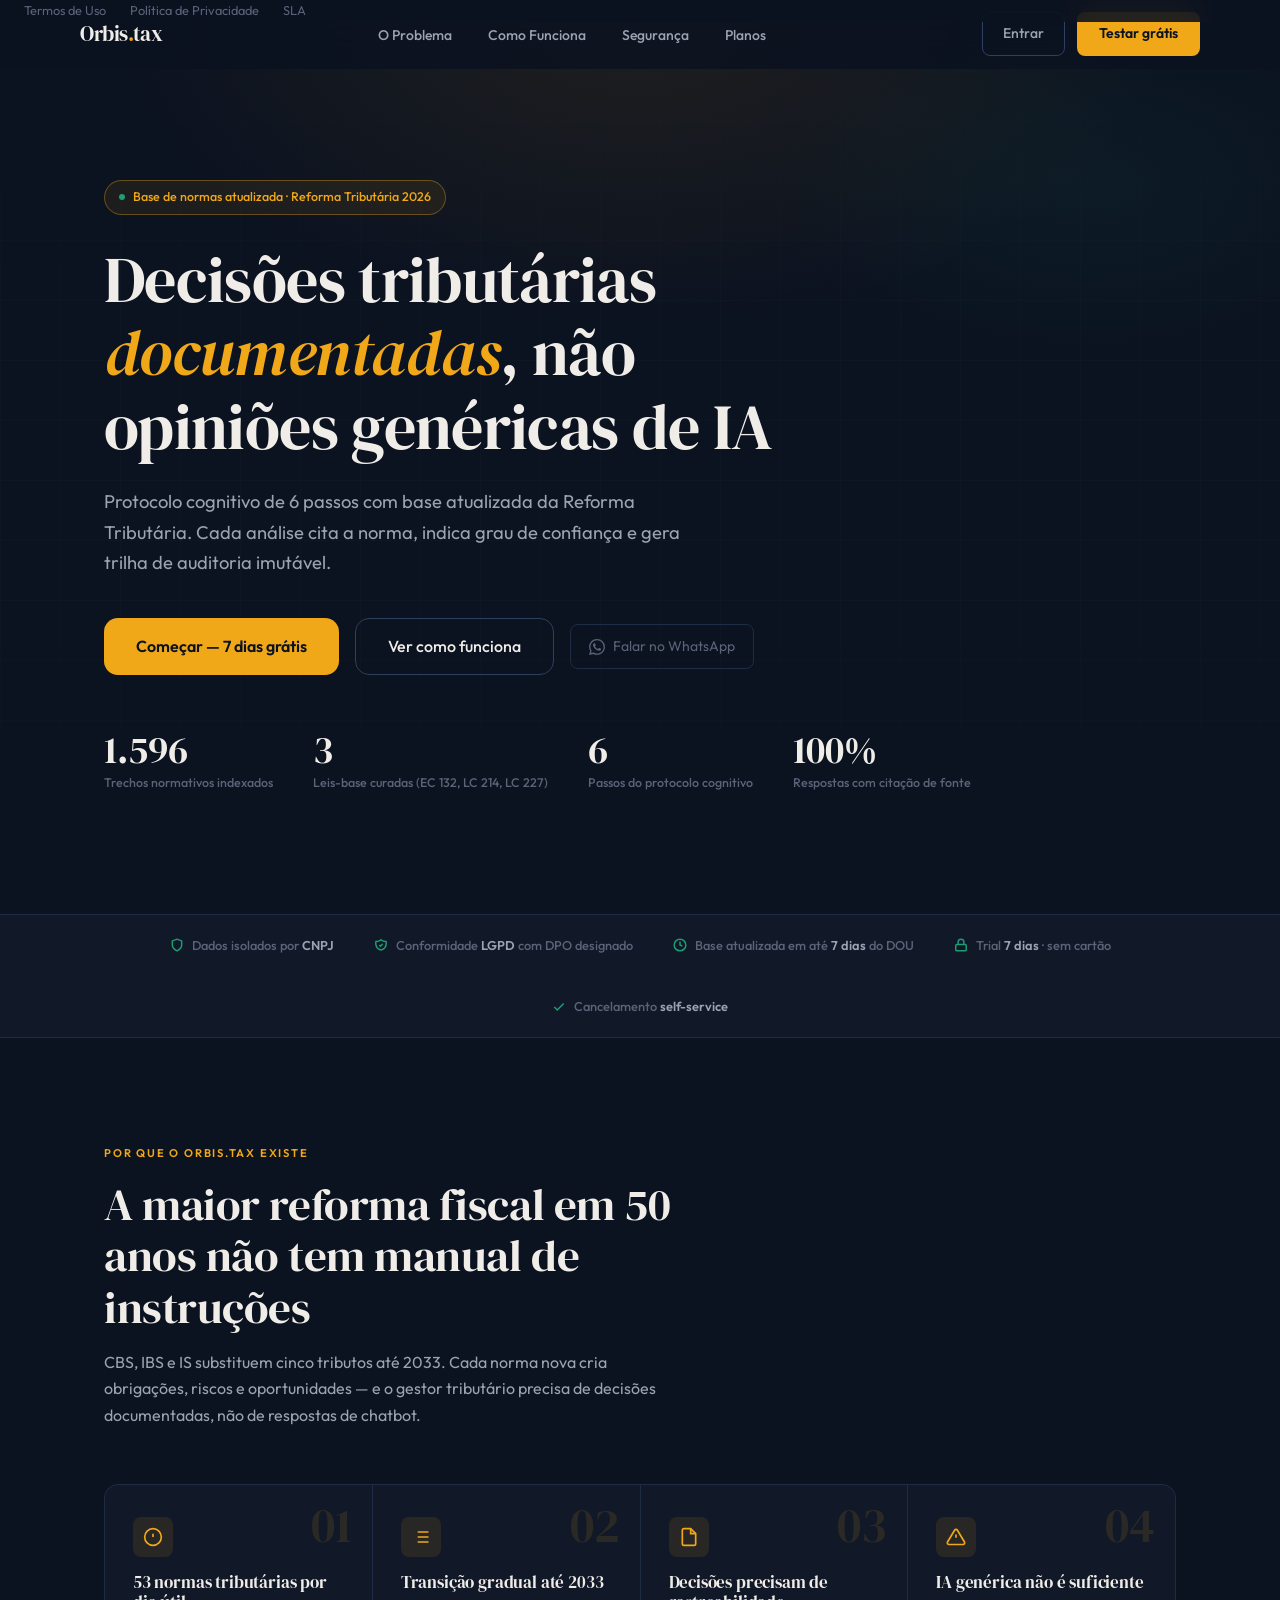
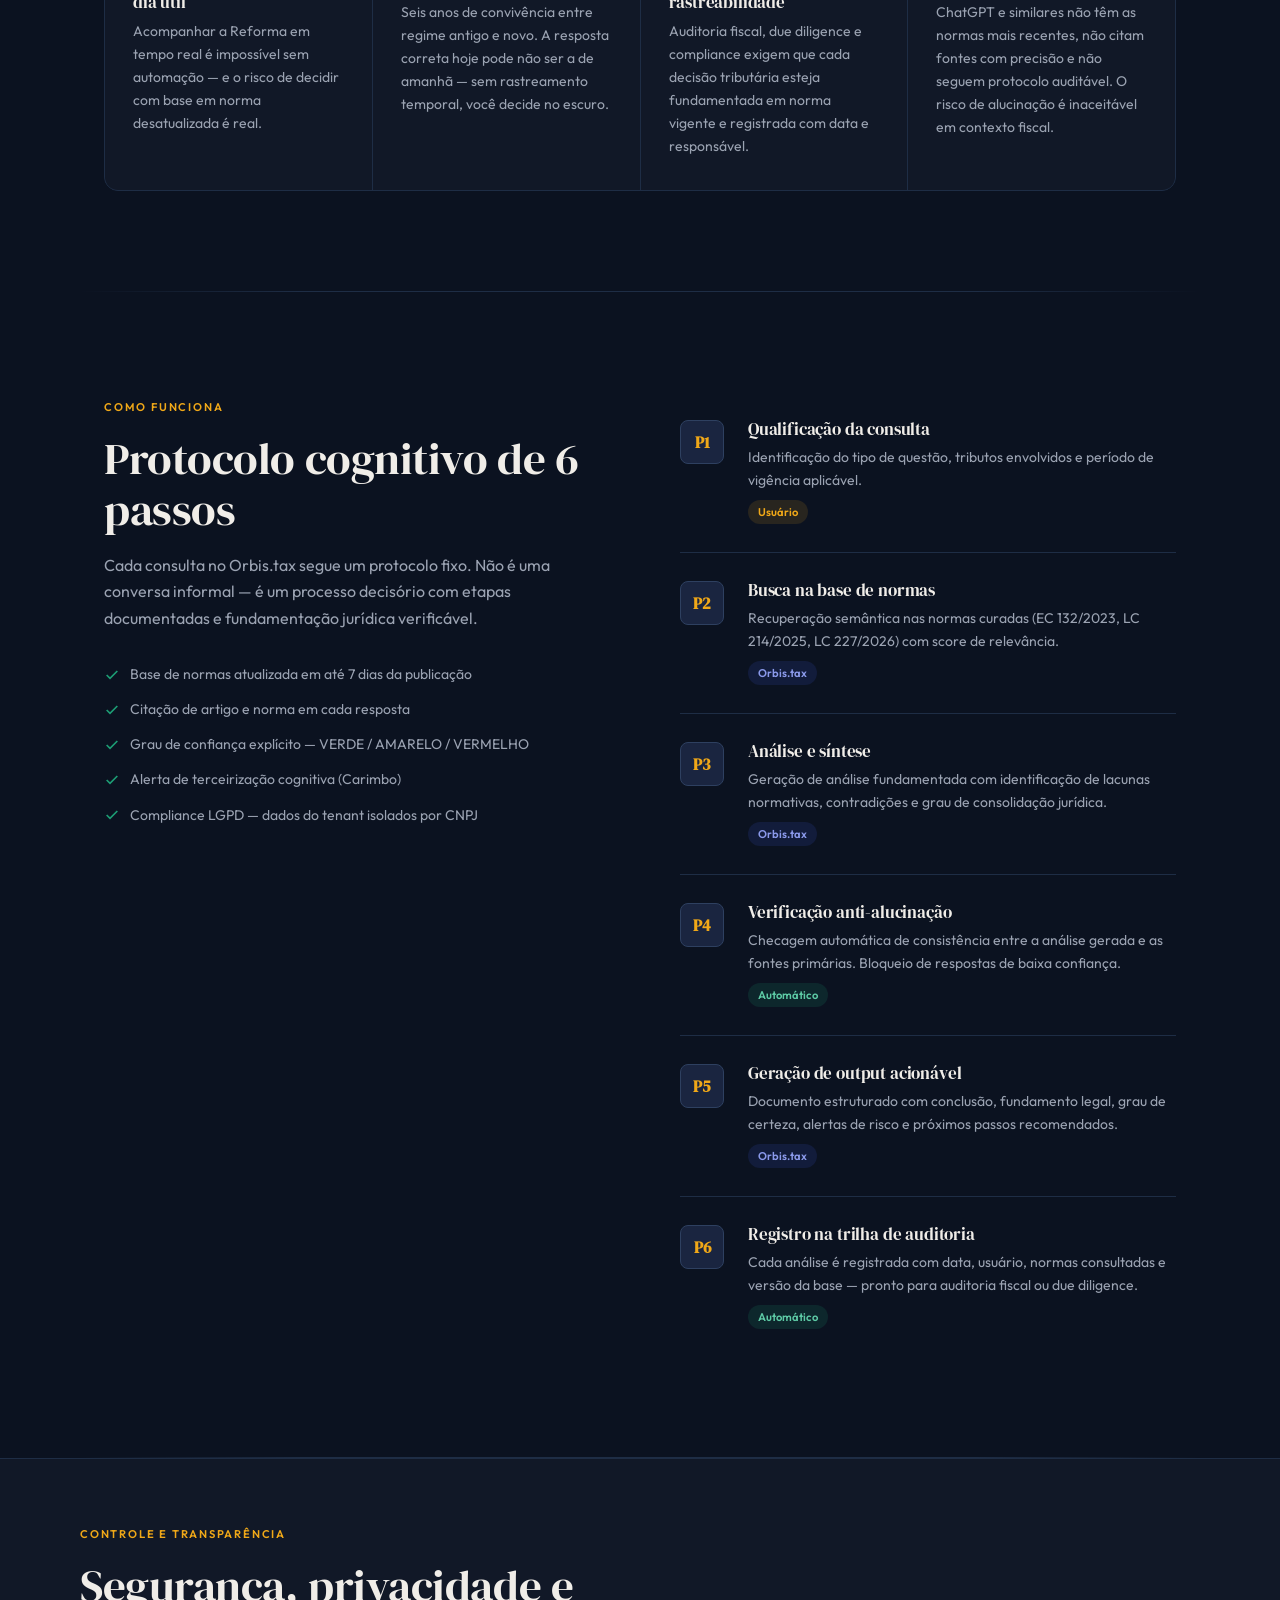
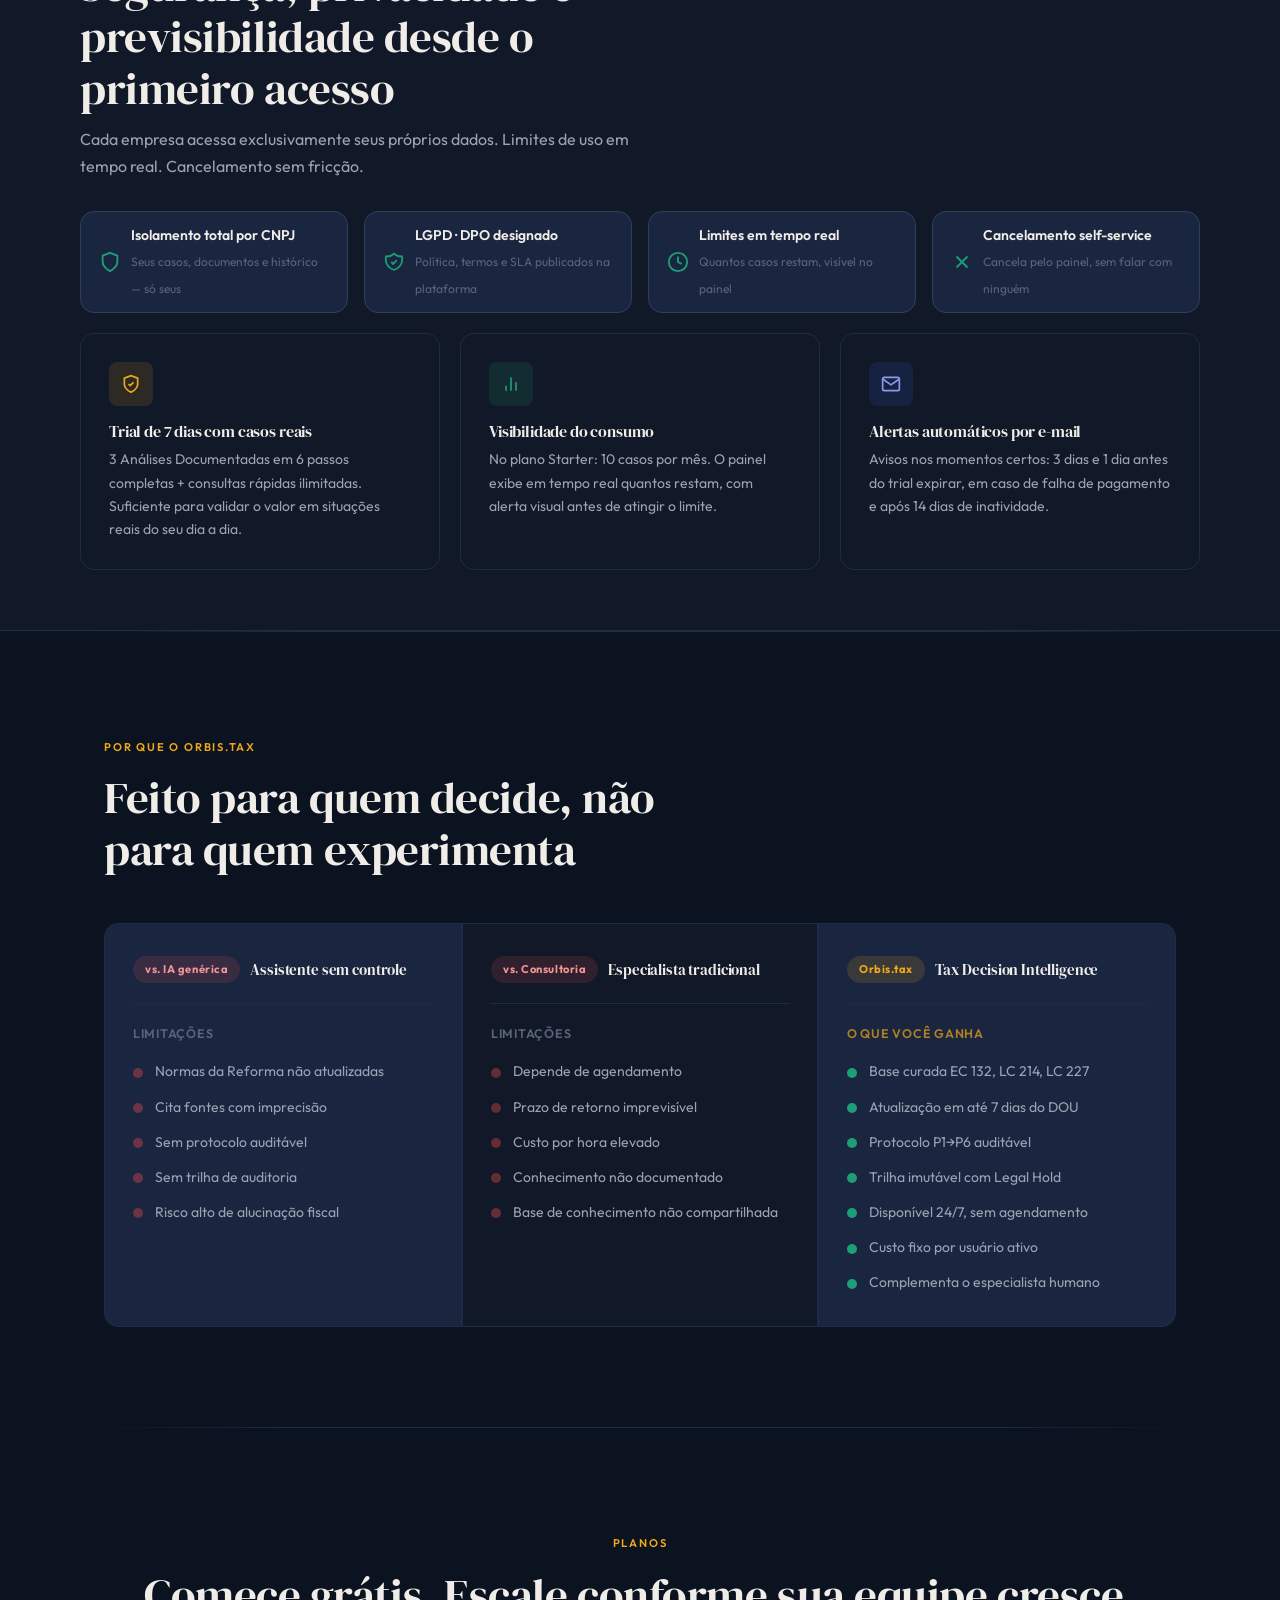
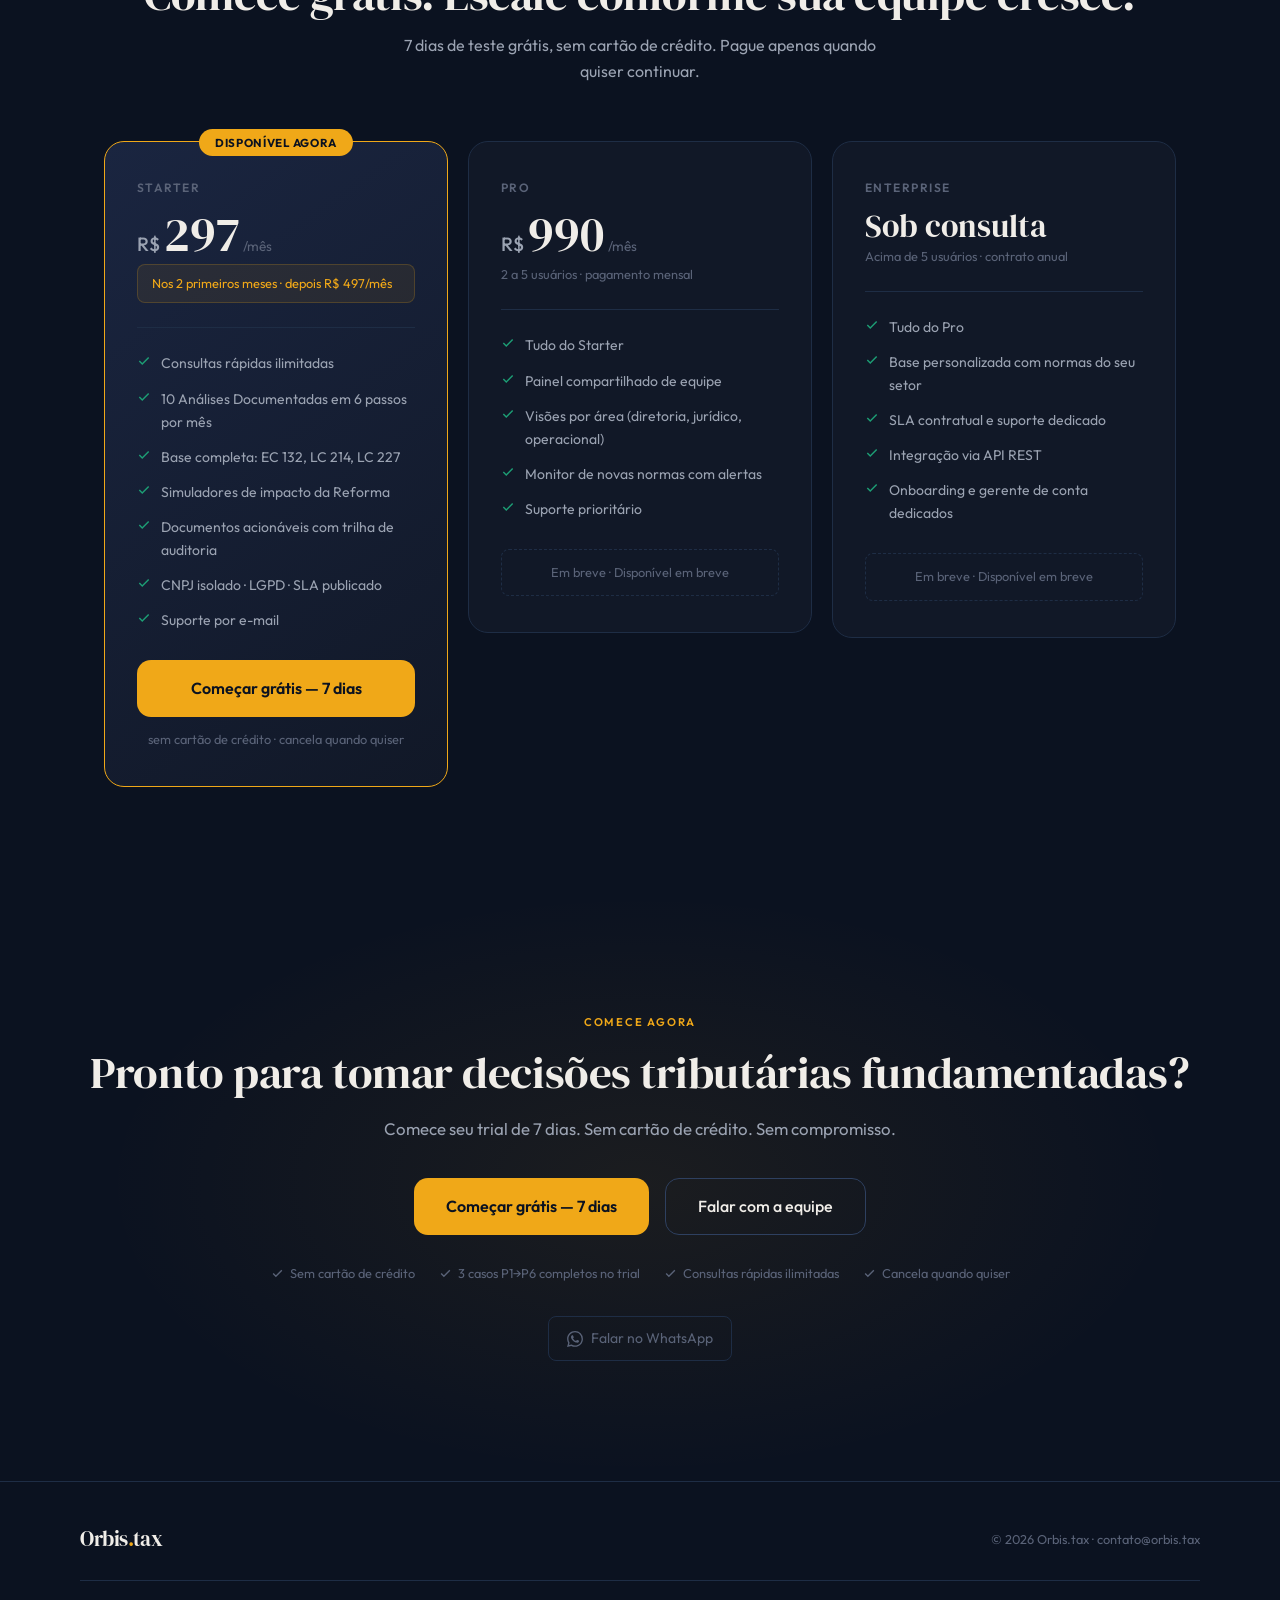
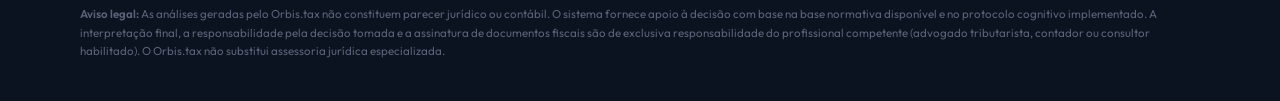
==== commit 341d1ec9: "fix: landing hero stats — uniformiza cor e tamanho dos números Remove .hero-stat-num span override (" ====
--- a/frontend/public/landing-page.html
+++ b/frontend/public/landing-page.html
@@ -207,7 +207,6 @@
   font-family:var(--serif);font-size:2.4rem;
   color:var(--text-primary);line-height:1;
 }
-.hero-stat-num span{color:var(--amber);font-size:1.4rem}
 .hero-stat-label{font-size:.78rem;color:var(--text-muted);margin-top:4px;font-weight:500}
 
 /* ── TRUST BAR ── */
@@ -522,13 +521,11 @@
 
     <div class="hero-stats">
       <div>
-        <div class="hero-stat-num"><span data-count="1596">1.596</span></div>
+        <div class="hero-stat-num">1.596</div>
         <div class="hero-stat-label">Trechos normativos indexados</div>
       </div>
       <div>
-        <div class="hero-stat-num" style="display:flex;align-items:baseline;gap:4px">
-          <span>3</span>
-        </div>
+        <div class="hero-stat-num">3</div>
         <div class="hero-stat-label">Leis-base curadas (EC 132, LC 214, LC 227)</div>
       </div>
       <div>
@@ -536,7 +533,7 @@
         <div class="hero-stat-label">Passos do protocolo cognitivo</div>
       </div>
       <div>
-        <div class="hero-stat-num">100<span>%</span></div>
+        <div class="hero-stat-num">100%</div>
         <div class="hero-stat-label">Respostas com citação de fonte</div>
       </div>
     </div>
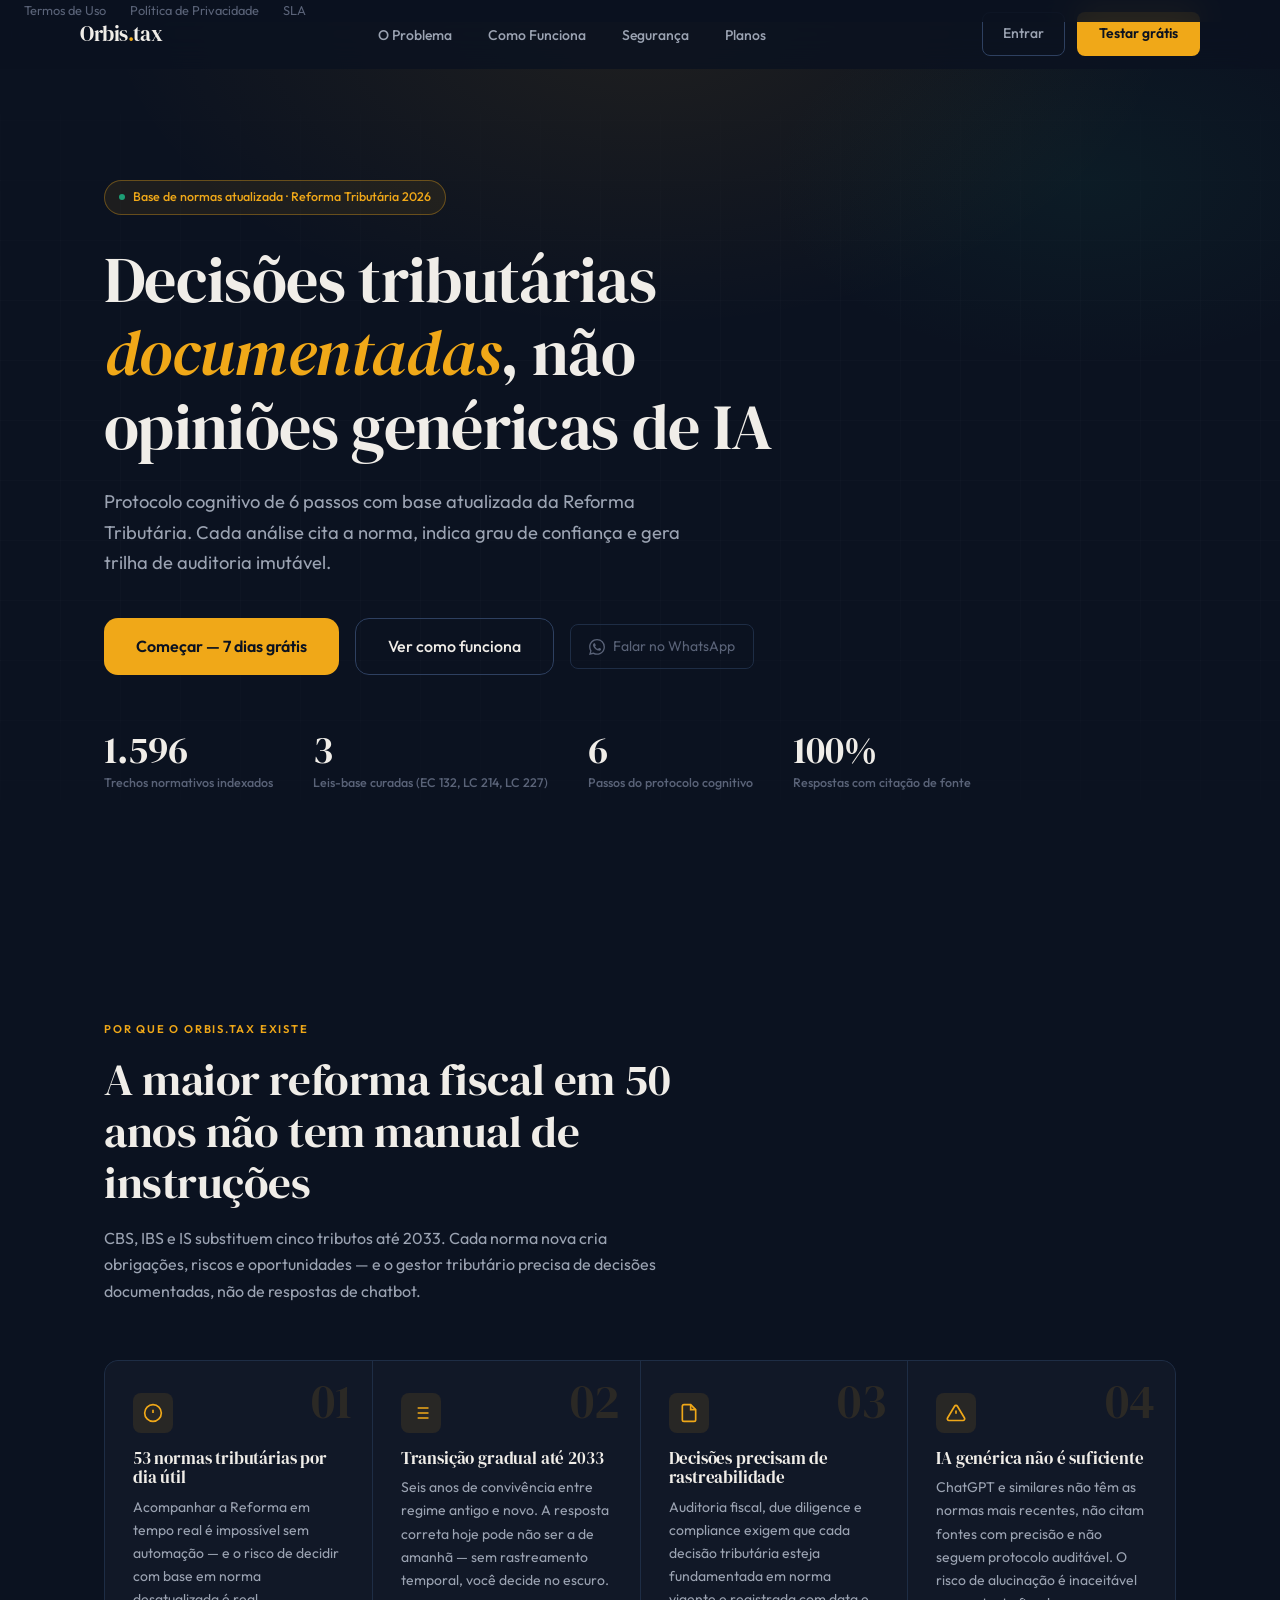
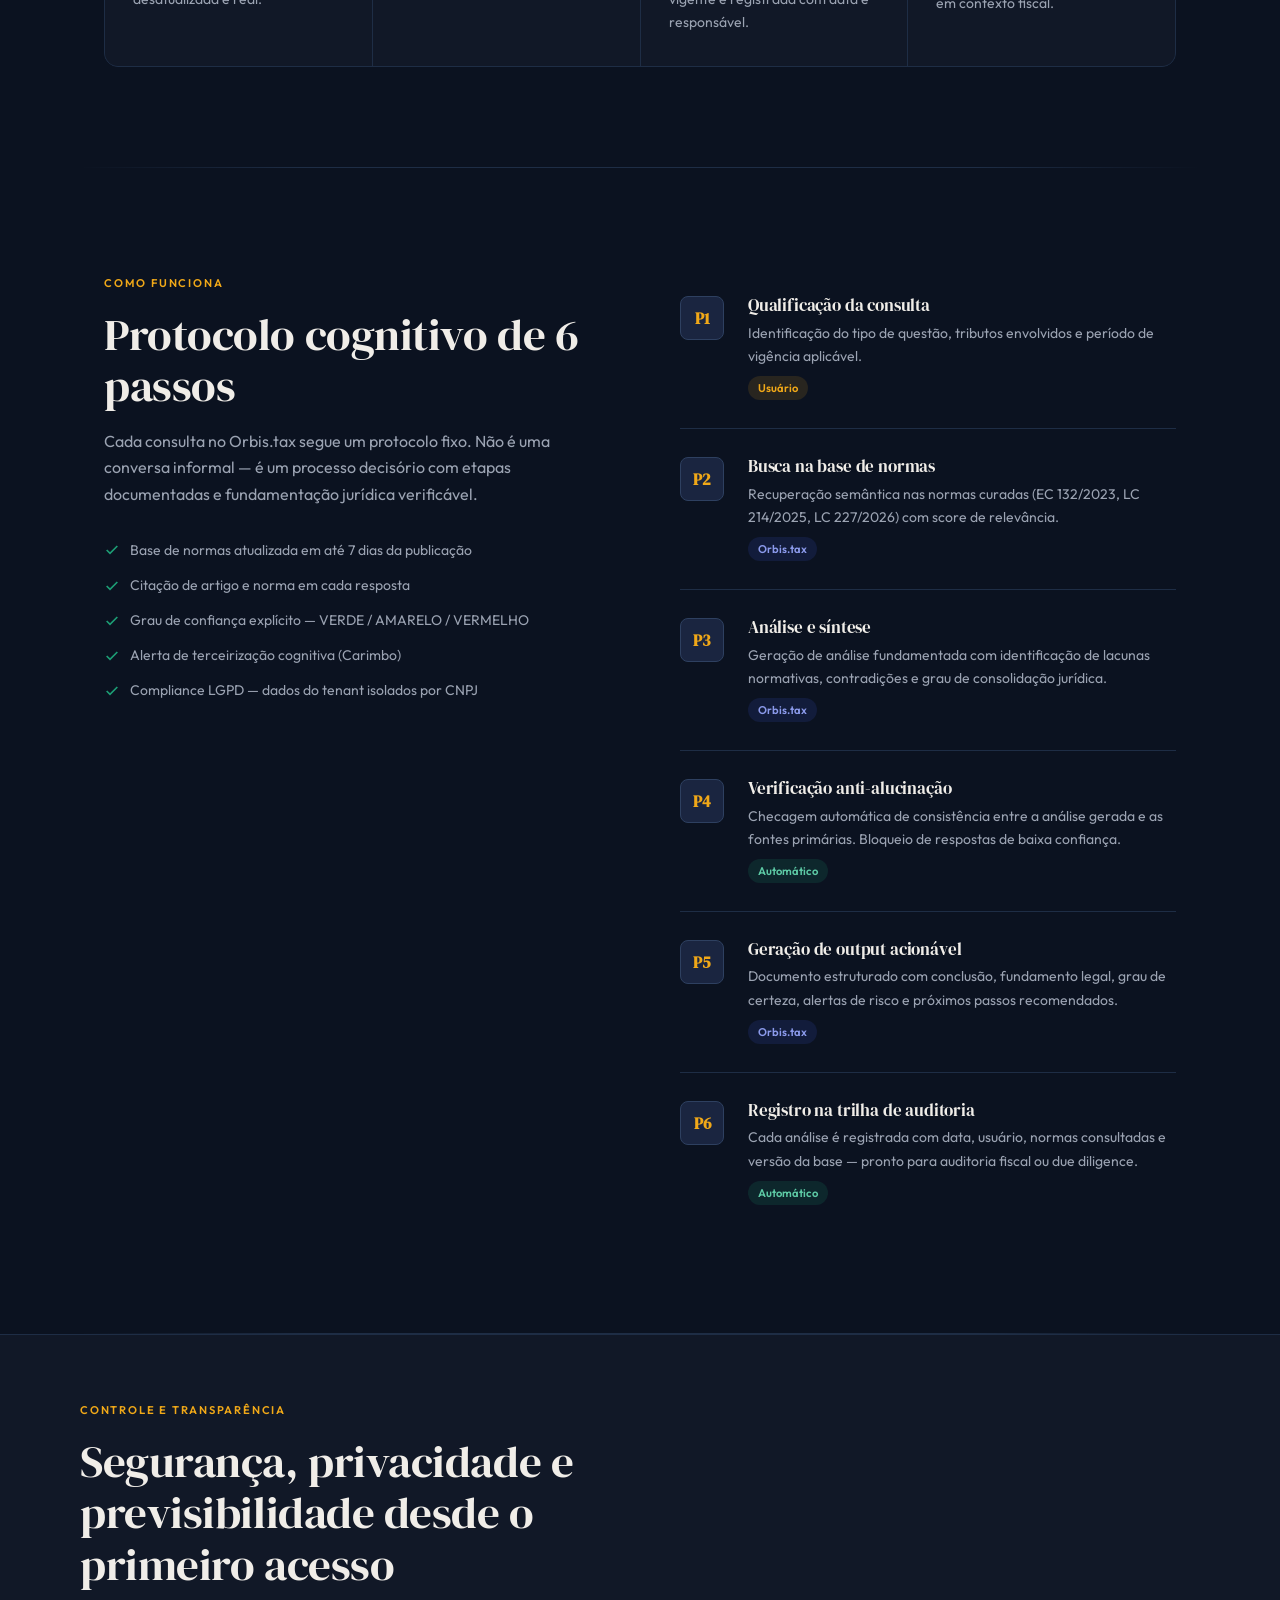
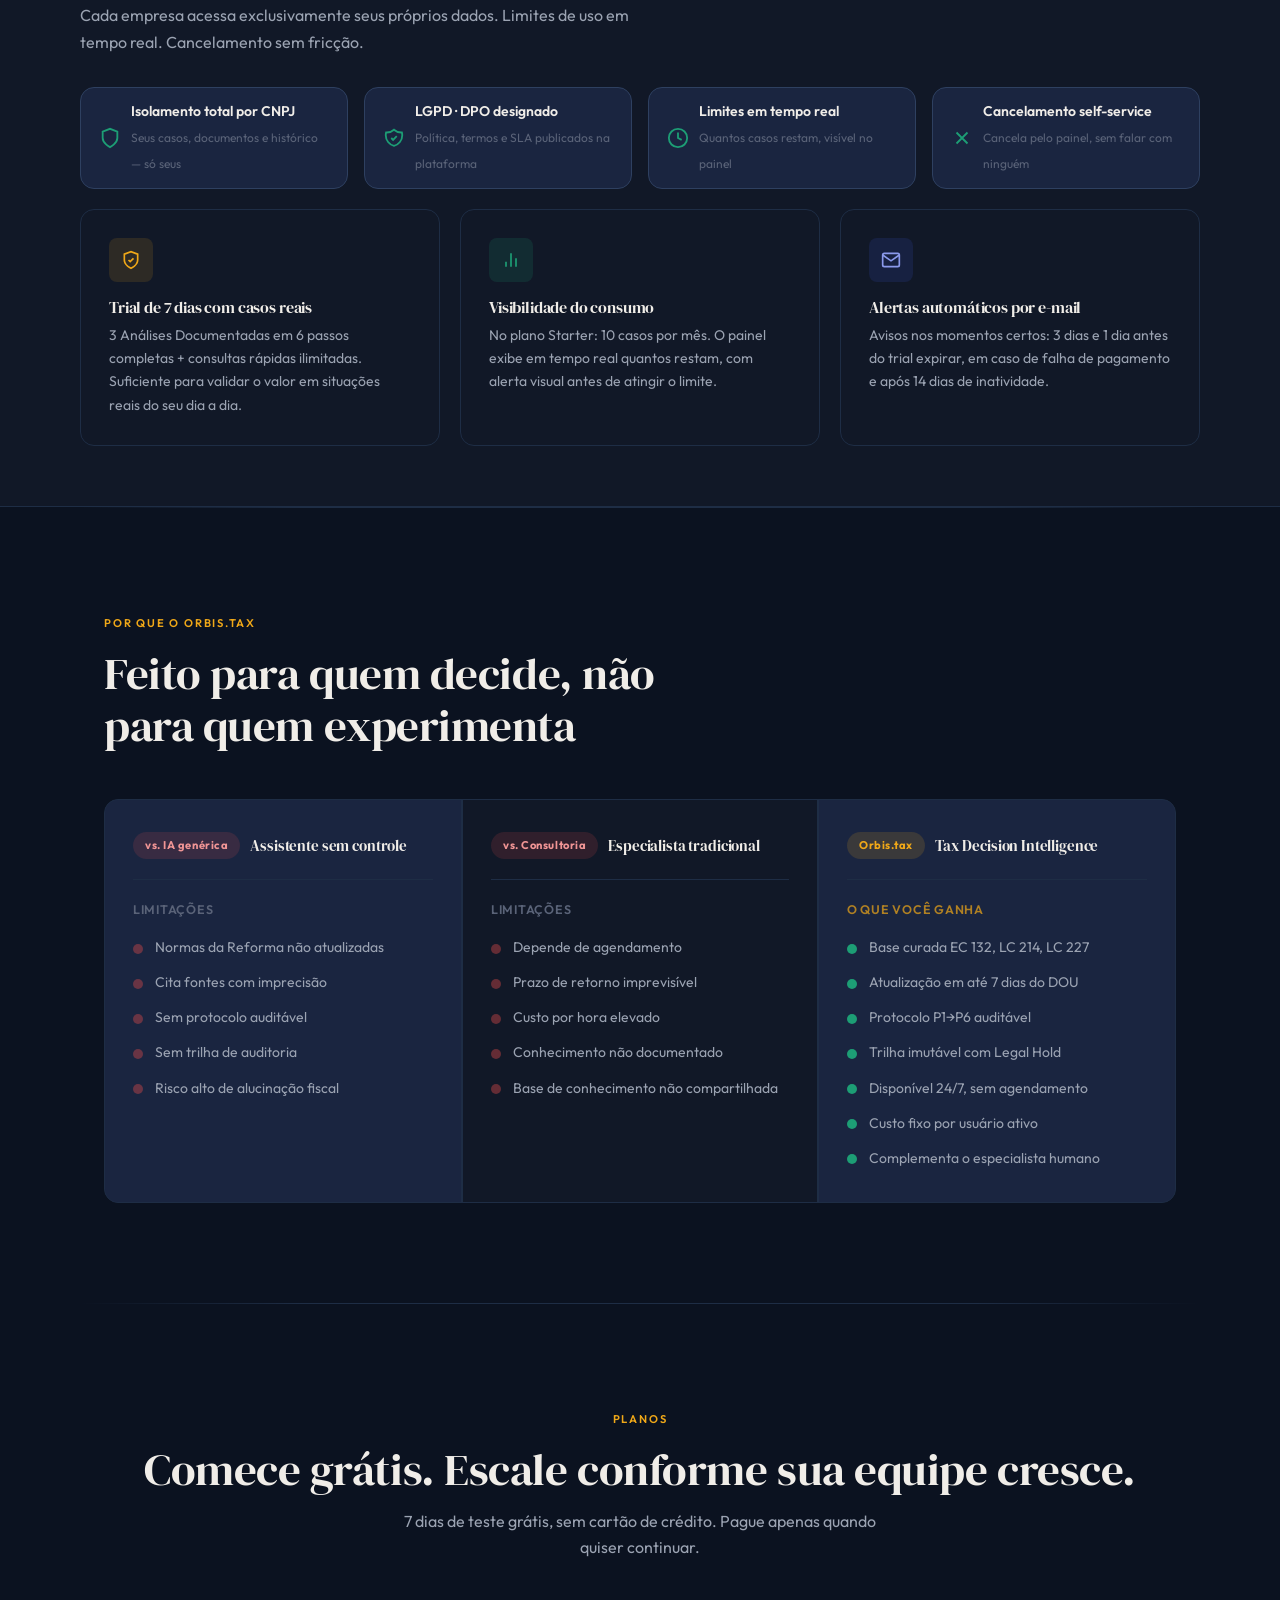
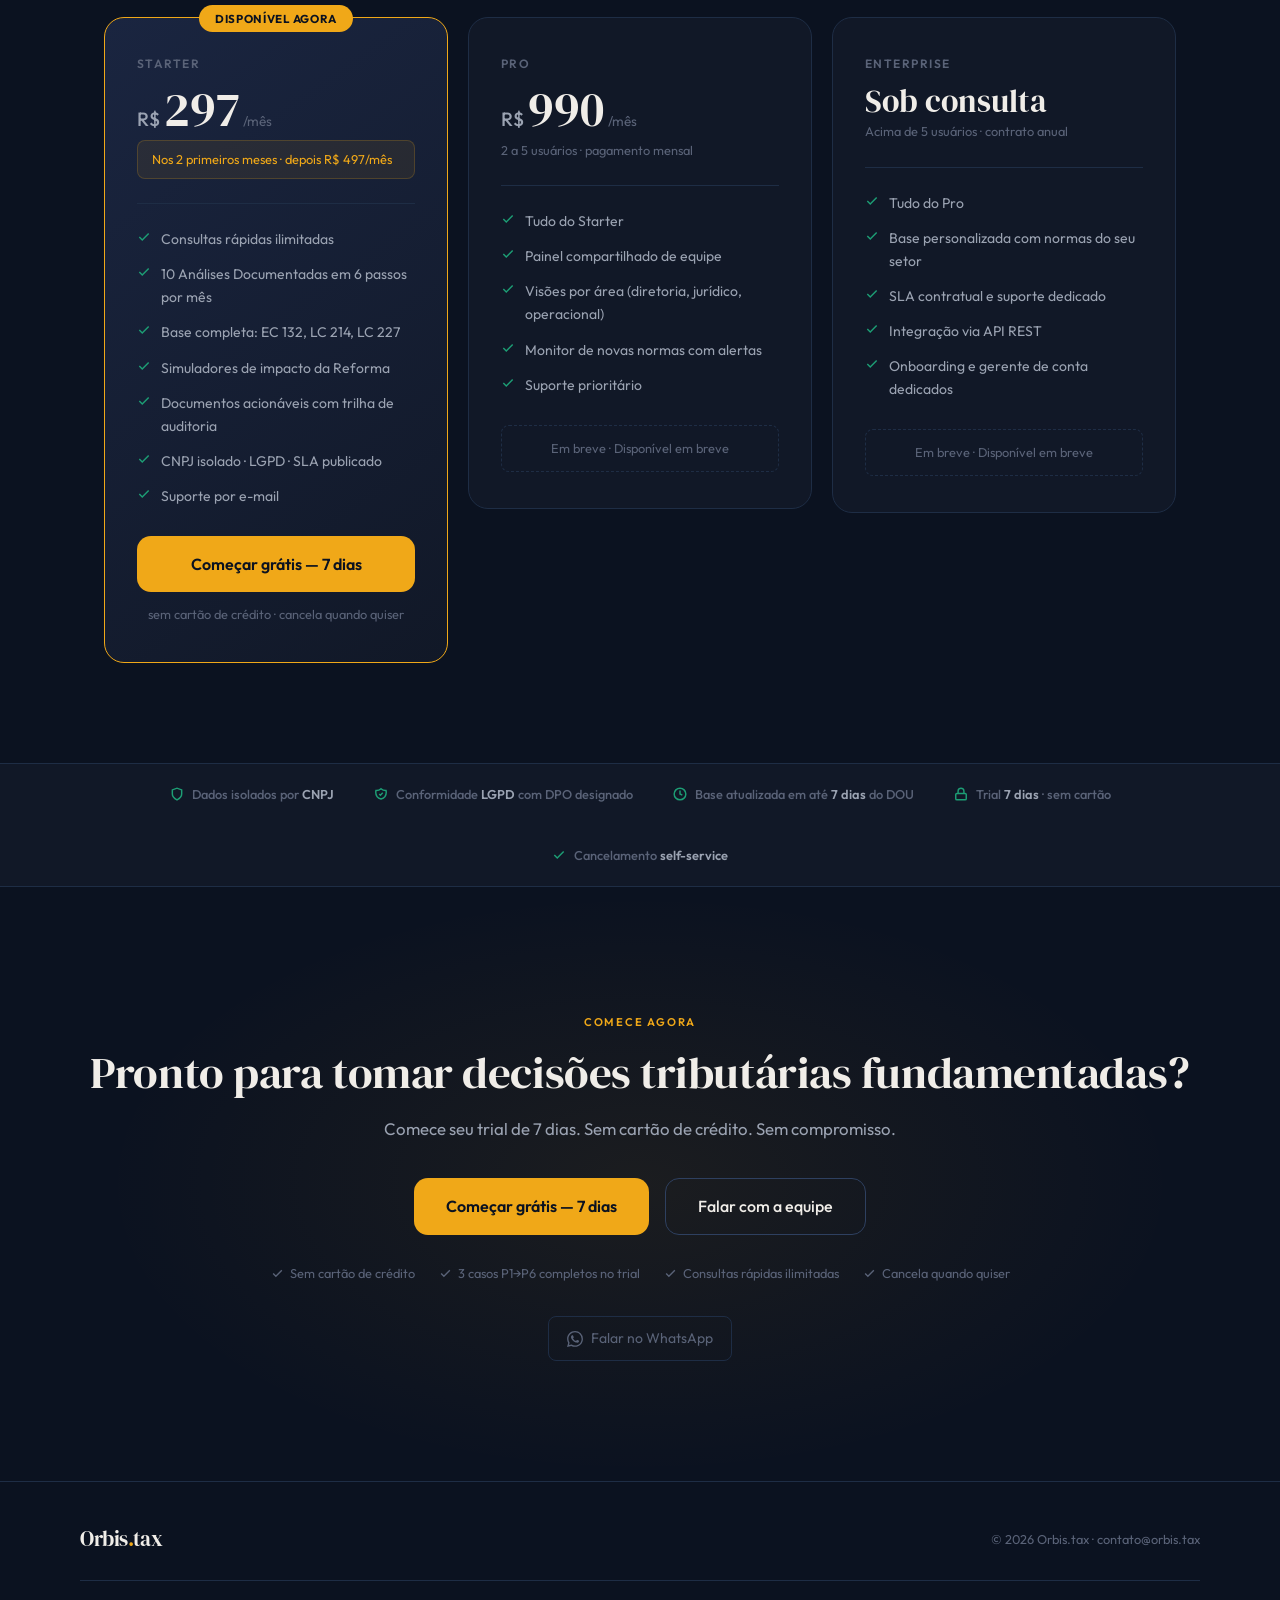
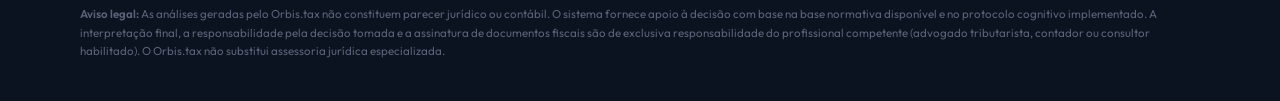
==== commit b397c8d7: "fix: landing — move trust bar para abaixo dos cards de preço Era exibida solta após o hero. Agora ap" ====
--- a/frontend/public/landing-page.html
+++ b/frontend/public/landing-page.html
@@ -541,32 +541,6 @@
   </div>
 </section>
 
-<!-- TRUST BAR -->
-<div class="trust-bar">
-  <div class="trust-bar-inner">
-    <div class="trust-item">
-      <svg width="14" height="14" viewBox="0 0 24 24" fill="none" stroke="currentColor" stroke-width="2.5"><path d="M12 22s8-4 8-10V5l-8-3-8 3v7c0 6 8 10 8 10z"/></svg>
-      <span>Dados isolados por <strong>CNPJ</strong></span>
-    </div>
-    <div class="trust-item">
-      <svg width="14" height="14" viewBox="0 0 24 24" fill="none" stroke="currentColor" stroke-width="2.5"><path d="M9 12l2 2 4-4m5.618-4.016A11.955 11.955 0 0112 2.944a11.955 11.955 0 01-8.618 3.04A12.02 12.02 0 003 9c0 5.591 3.824 10.29 9 11.622 5.176-1.332 9-6.03 9-11.622 0-1.042-.133-2.052-.382-3.016z"/></svg>
-      <span>Conformidade <strong>LGPD</strong> com DPO designado</span>
-    </div>
-    <div class="trust-item">
-      <svg width="14" height="14" viewBox="0 0 24 24" fill="none" stroke="currentColor" stroke-width="2.5"><circle cx="12" cy="12" r="10"/><polyline points="12 6 12 12 16 14"/></svg>
-      <span>Base atualizada em até <strong>7 dias</strong> do DOU</span>
-    </div>
-    <div class="trust-item">
-      <svg width="14" height="14" viewBox="0 0 24 24" fill="none" stroke="currentColor" stroke-width="2.5"><rect x="3" y="11" width="18" height="11" rx="2" ry="2"/><path d="M7 11V7a5 5 0 0110 0v4"/></svg>
-      <span>Trial <strong>7 dias</strong> · sem cartão</span>
-    </div>
-    <div class="trust-item">
-      <svg width="14" height="14" viewBox="0 0 24 24" fill="none" stroke="currentColor" stroke-width="2.5"><polyline points="20 6 9 17 4 12"/></svg>
-      <span>Cancelamento <strong>self-service</strong></span>
-    </div>
-  </div>
-</div>
-
 <!-- PROBLEMA -->
 <section class="section" id="problema">
   <div class="container">
@@ -955,6 +929,32 @@
   </div>
 </section>
 
+<!-- TRUST BAR -->
+<div class="trust-bar">
+  <div class="trust-bar-inner">
+    <div class="trust-item">
+      <svg width="14" height="14" viewBox="0 0 24 24" fill="none" stroke="currentColor" stroke-width="2.5"><path d="M12 22s8-4 8-10V5l-8-3-8 3v7c0 6 8 10 8 10z"/></svg>
+      <span>Dados isolados por <strong>CNPJ</strong></span>
+    </div>
+    <div class="trust-item">
+      <svg width="14" height="14" viewBox="0 0 24 24" fill="none" stroke="currentColor" stroke-width="2.5"><path d="M9 12l2 2 4-4m5.618-4.016A11.955 11.955 0 0112 2.944a11.955 11.955 0 01-8.618 3.04A12.02 12.02 0 003 9c0 5.591 3.824 10.29 9 11.622 5.176-1.332 9-6.03 9-11.622 0-1.042-.133-2.052-.382-3.016z"/></svg>
+      <span>Conformidade <strong>LGPD</strong> com DPO designado</span>
+    </div>
+    <div class="trust-item">
+      <svg width="14" height="14" viewBox="0 0 24 24" fill="none" stroke="currentColor" stroke-width="2.5"><circle cx="12" cy="12" r="10"/><polyline points="12 6 12 12 16 14"/></svg>
+      <span>Base atualizada em até <strong>7 dias</strong> do DOU</span>
+    </div>
+    <div class="trust-item">
+      <svg width="14" height="14" viewBox="0 0 24 24" fill="none" stroke="currentColor" stroke-width="2.5"><rect x="3" y="11" width="18" height="11" rx="2" ry="2"/><path d="M7 11V7a5 5 0 0110 0v4"/></svg>
+      <span>Trial <strong>7 dias</strong> · sem cartão</span>
+    </div>
+    <div class="trust-item">
+      <svg width="14" height="14" viewBox="0 0 24 24" fill="none" stroke="currentColor" stroke-width="2.5"><polyline points="20 6 9 17 4 12"/></svg>
+      <span>Cancelamento <strong>self-service</strong></span>
+    </div>
+  </div>
+</div>
+
 <!-- FINAL CTA -->
 <section class="final-cta">
   <div class="final-cta-bg"></div>
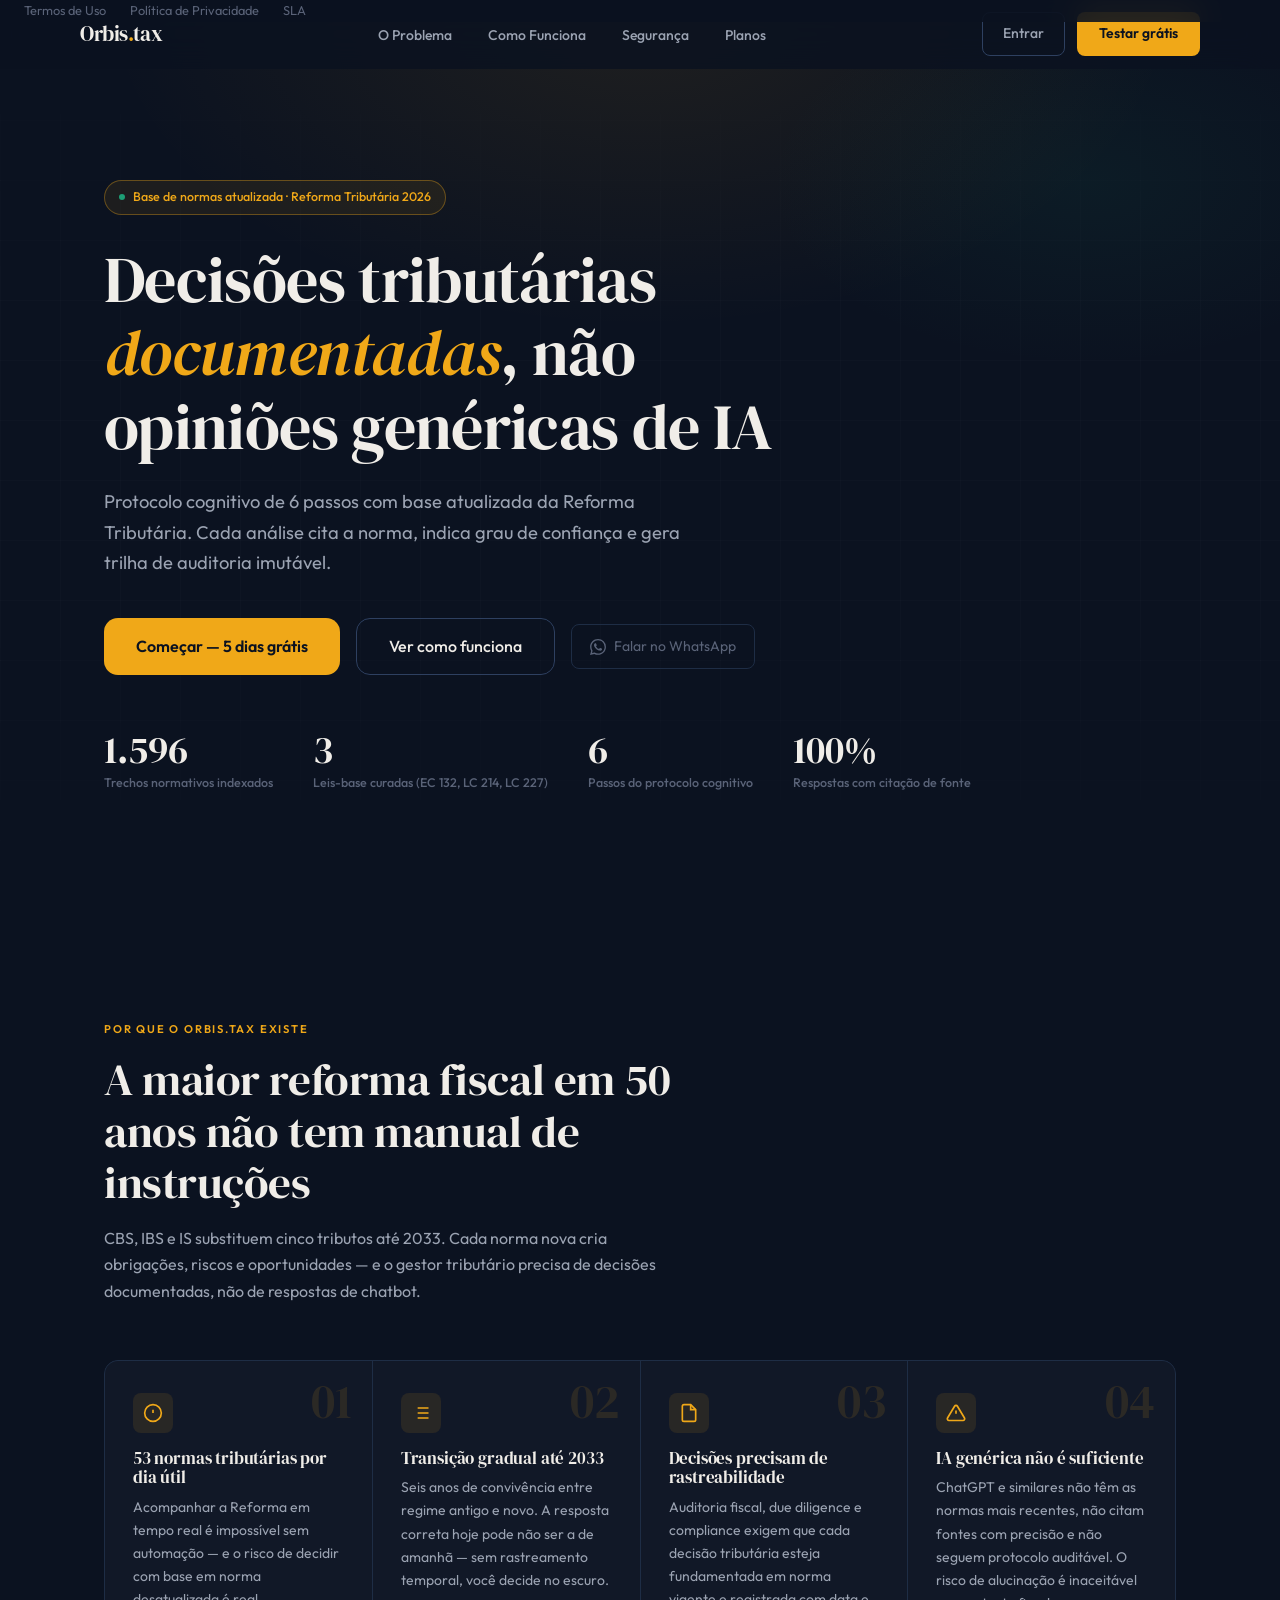
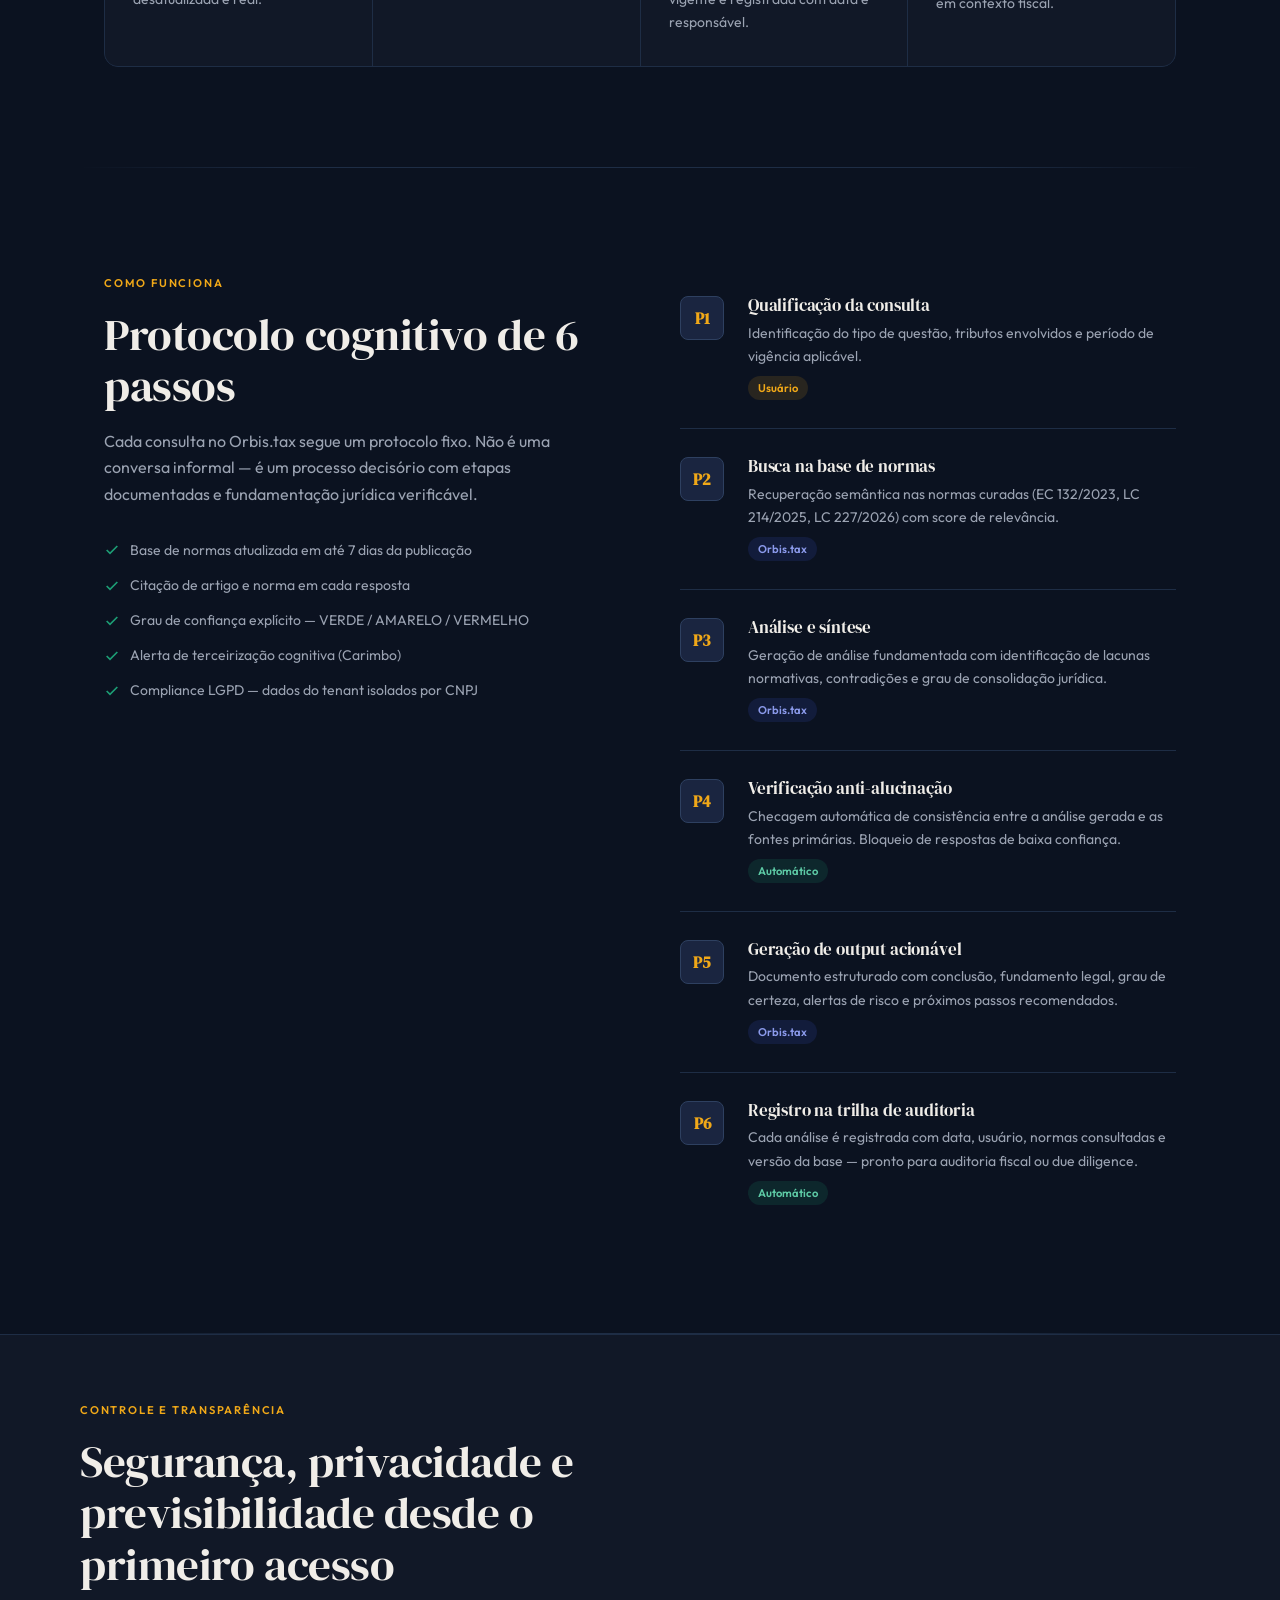
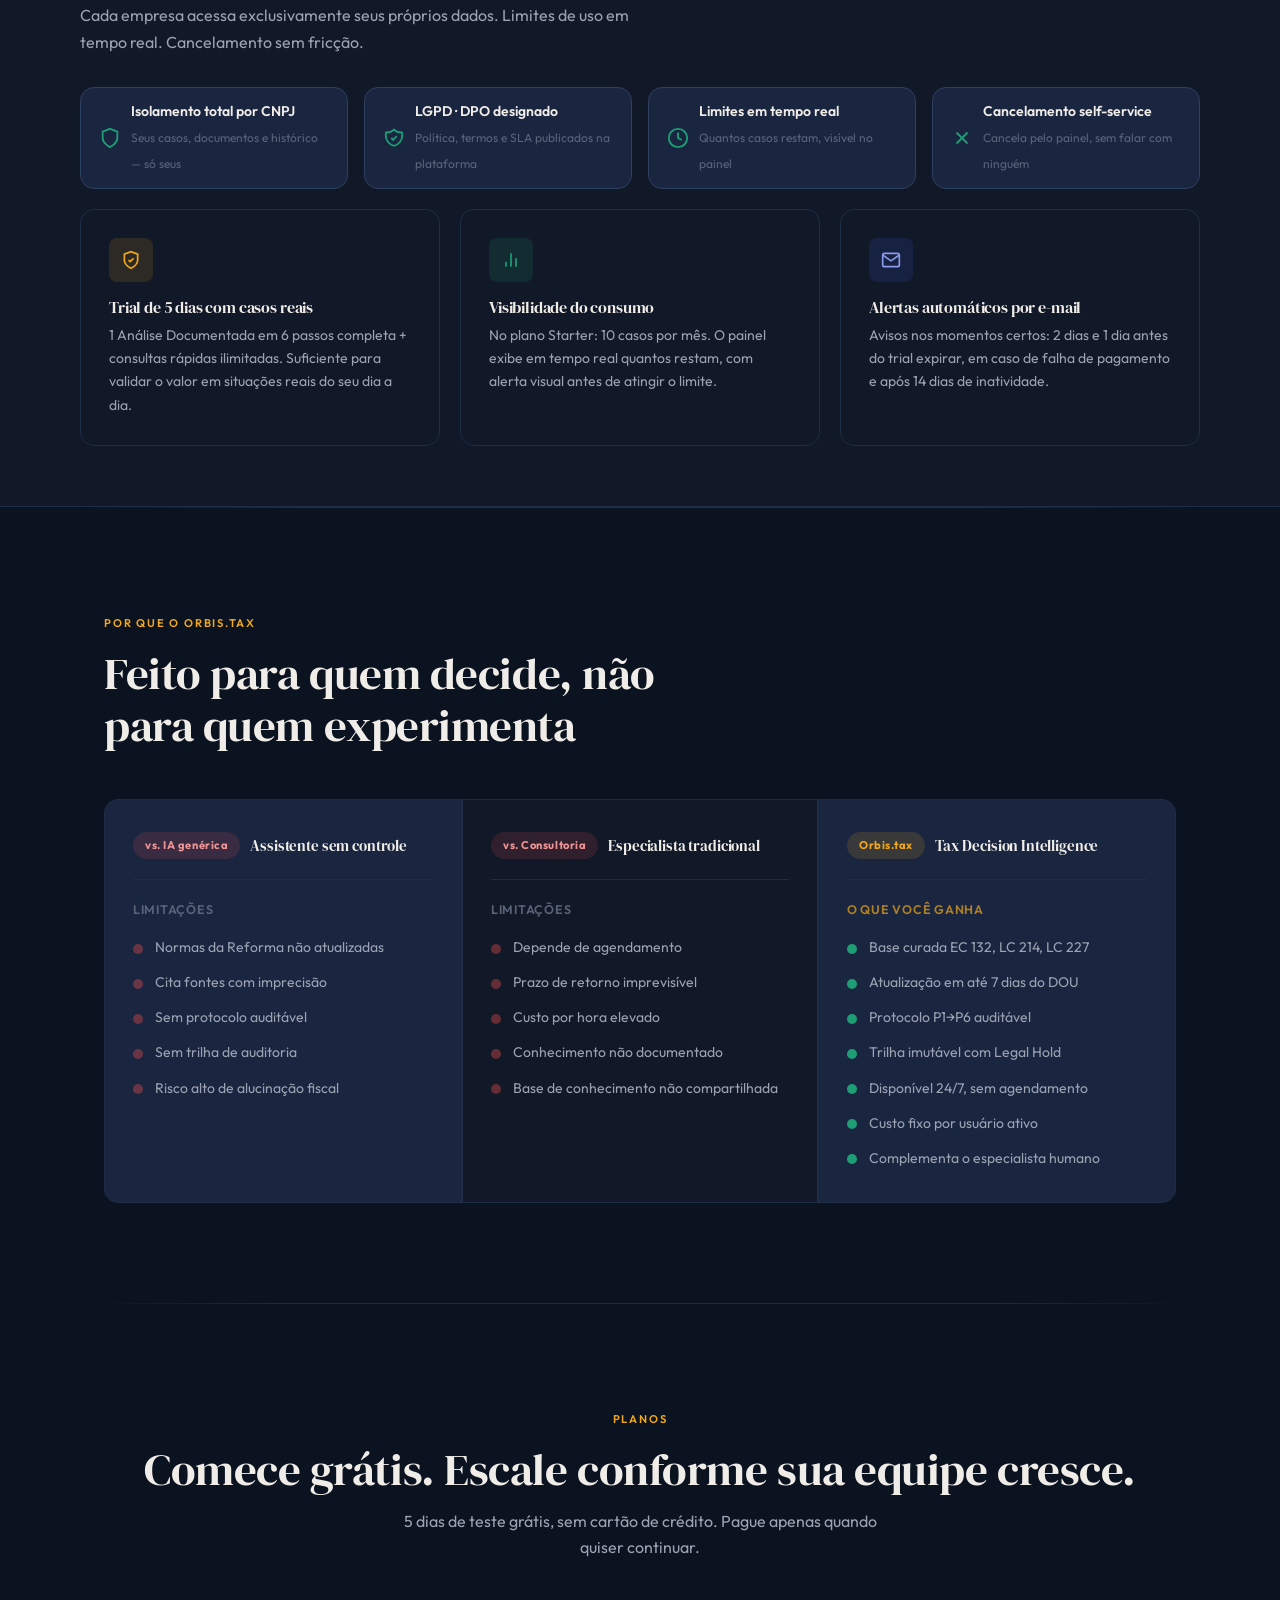
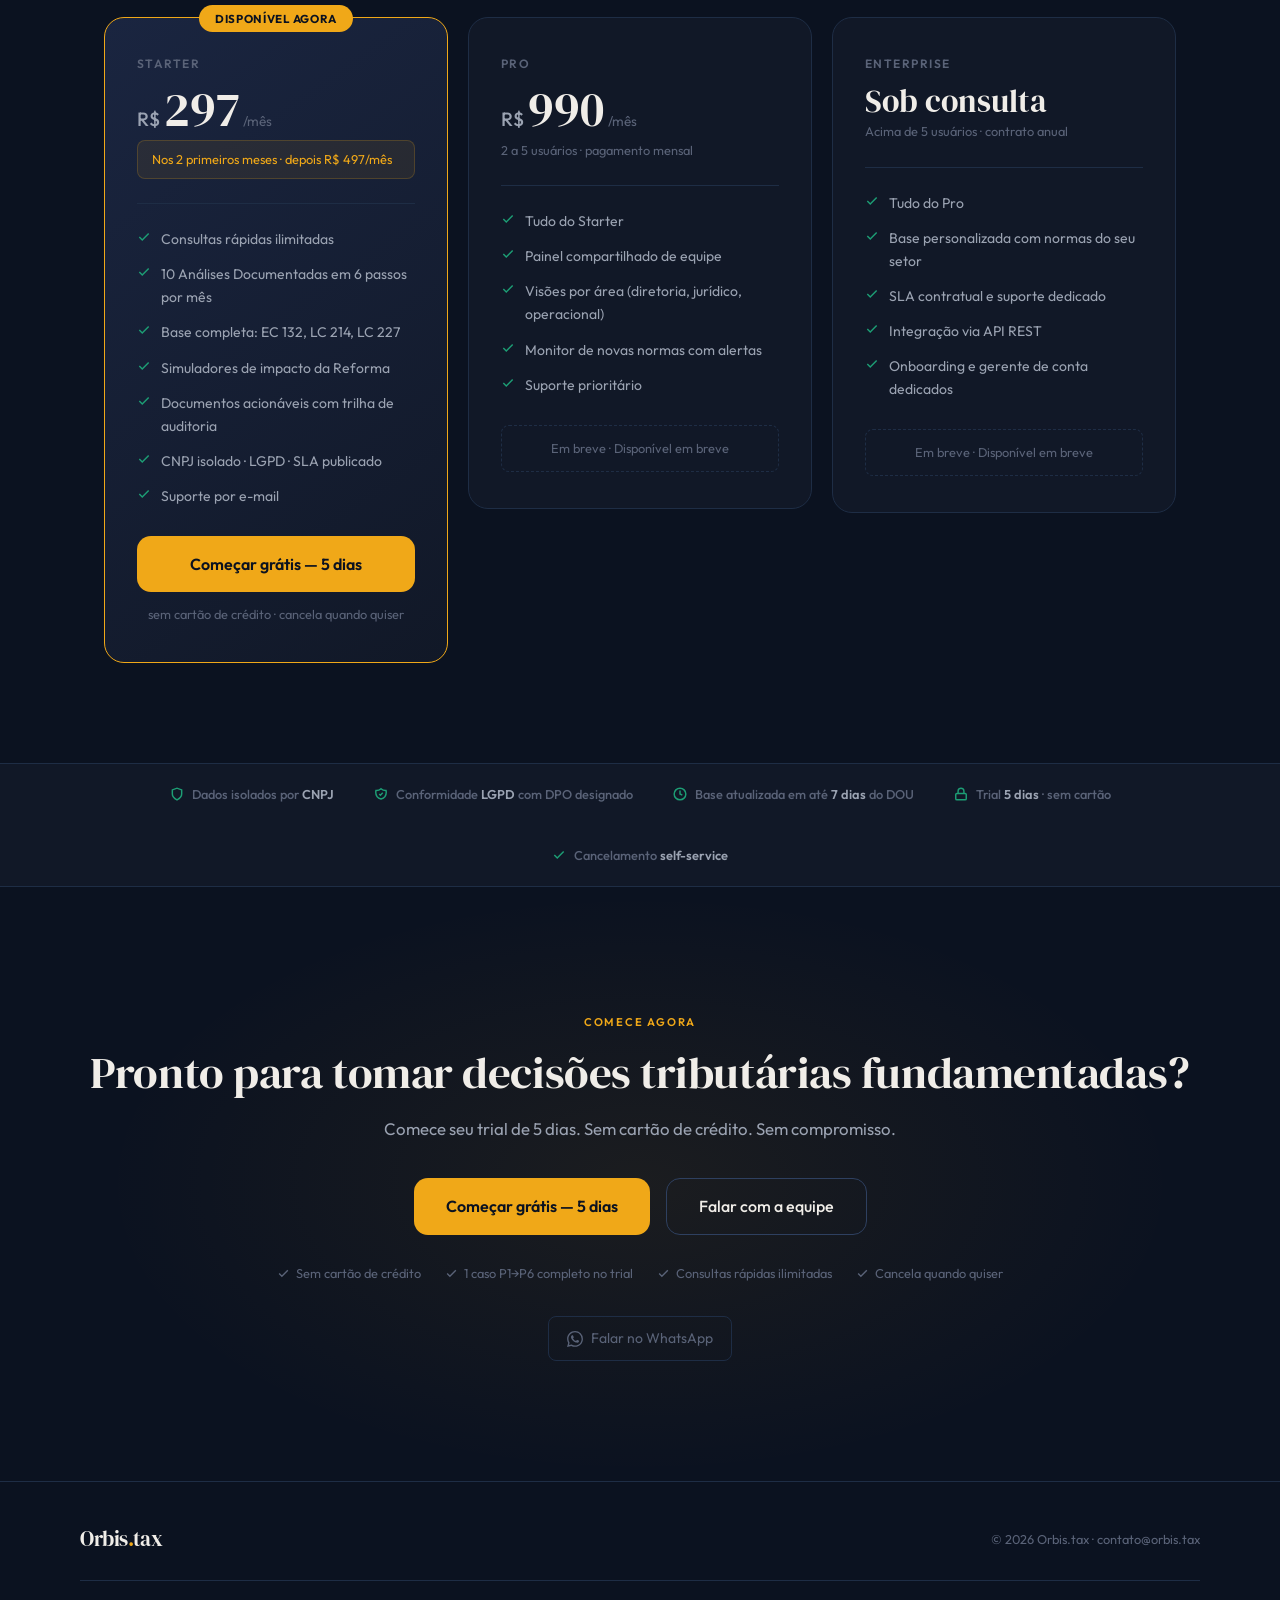
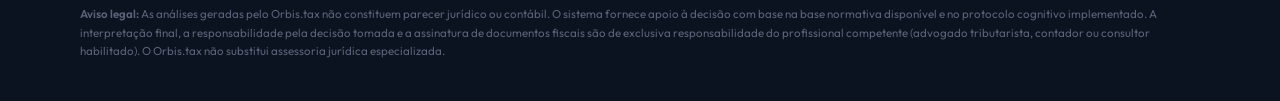
==== commit 070e21ea: "feat: trial 5 dias + limite 1 protocolo + sidebar "Mapa de Decisão" + UX P1/P2 - Trial: 7→5 dias, li" ====
--- a/frontend/public/landing-page.html
+++ b/frontend/public/landing-page.html
@@ -511,7 +511,7 @@
     </p>
 
     <div class="hero-actions">
-      <a href="/register" class="btn-primary btn-lg">Começar — 7 dias grátis</a>
+      <a href="/register" class="btn-primary btn-lg">Começar — 5 dias grátis</a>
       <a href="#solucao" class="btn-outline-lg">Ver como funciona</a>
       <a href="https://wa.me/5511972521970?text=Ol%C3%A1%2C%20tenho%20interesse%20no%20Orbis.tax" class="hero-wa" target="_blank" rel="noopener">
         <svg width="16" height="16" viewBox="0 0 24 24" fill="currentColor"><path d="M17.472 14.382c-.297-.149-1.758-.867-2.03-.967-.273-.099-.471-.148-.67.15-.197.297-.767.966-.94 1.164-.173.199-.347.223-.644.075-.297-.15-1.255-.463-2.39-1.475-.883-.788-1.48-1.761-1.653-2.059-.173-.297-.018-.458.13-.606.134-.133.298-.347.446-.52.149-.174.198-.298.298-.497.099-.198.05-.371-.025-.52-.075-.149-.669-1.612-.916-2.207-.242-.579-.487-.5-.669-.51-.173-.008-.371-.01-.57-.01-.198 0-.52.074-.792.372-.272.297-1.04 1.016-1.04 2.479 0 1.462 1.065 2.875 1.213 3.074.149.198 2.096 3.2 5.077 4.487.709.306 1.262.489 1.694.625.712.227 1.36.195 1.871.118.571-.085 1.758-.719 2.006-1.413.248-.694.248-1.289.173-1.413-.074-.124-.272-.198-.57-.347m-5.421 7.403h-.004a9.87 9.87 0 01-5.031-1.378l-.361-.214-3.741.982.998-3.648-.235-.374a9.86 9.86 0 01-1.51-5.26c.001-5.45 4.436-9.884 9.888-9.884 2.64 0 5.122 1.03 6.988 2.898a9.825 9.825 0 012.893 6.994c-.003 5.45-4.437 9.884-9.885 9.884m8.413-18.297A11.815 11.815 0 0012.05 0C5.495 0 .16 5.335.157 11.892c0 2.096.547 4.142 1.588 5.945L.057 24l6.305-1.654a11.882 11.882 0 005.683 1.448h.005c6.554 0 11.89-5.335 11.893-11.893a11.821 11.821 0 00-3.48-8.413z"/></svg>
@@ -724,8 +724,8 @@
         <div class="feature-card-icon ic-amber">
           <svg width="20" height="20" viewBox="0 0 24 24" fill="none" stroke="currentColor" stroke-width="2"><path d="M12 22s8-4 8-10V5l-8-3-8 3v7c0 6 8 10 8 10z"/><path d="M9 12l2 2 4-4"/></svg>
         </div>
-        <h3>Trial de 7 dias com casos reais</h3>
-        <p style="font-size:.875rem;margin-top:6px">3 Análises Documentadas em 6 passos completas + consultas rápidas ilimitadas. Suficiente para validar o valor em situações reais do seu dia a dia.</p>
+        <h3>Trial de 5 dias com casos reais</h3>
+        <p style="font-size:.875rem;margin-top:6px">1 Análise Documentada em 6 passos completa + consultas rápidas ilimitadas. Suficiente para validar o valor em situações reais do seu dia a dia.</p>
       </div>
       <div class="feature-card">
         <div class="feature-card-icon ic-teal">
@@ -739,7 +739,7 @@
           <svg width="20" height="20" viewBox="0 0 24 24" fill="none" stroke="currentColor" stroke-width="2"><path d="M4 4h16c1.1 0 2 .9 2 2v12c0 1.1-.9 2-2 2H4c-1.1 0-2-.9-2-2V6c0-1.1.9-2 2-2z"/><polyline points="22,6 12,13 2,6"/></svg>
         </div>
         <h3>Alertas automáticos por e-mail</h3>
-        <p style="font-size:.875rem;margin-top:6px">Avisos nos momentos certos: 3 dias e 1 dia antes do trial expirar, em caso de falha de pagamento e após 14 dias de inatividade.</p>
+        <p style="font-size:.875rem;margin-top:6px">Avisos nos momentos certos: 2 dias e 1 dia antes do trial expirar, em caso de falha de pagamento e após 14 dias de inatividade.</p>
       </div>
     </div>
   </div>
@@ -812,7 +812,7 @@
     <div class="reveal" style="text-align:center;margin-bottom:56px">
       <span class="section-label">Planos</span>
       <h2>Comece grátis. Escale conforme sua equipe cresce.</h2>
-      <p style="max-width:480px;margin:12px auto 0">7 dias de teste grátis, sem cartão de crédito. Pague apenas quando quiser continuar.</p>
+      <p style="max-width:480px;margin:12px auto 0">5 dias de teste grátis, sem cartão de crédito. Pague apenas quando quiser continuar.</p>
     </div>
 
     <div class="pricing-grid reveal reveal-delay-1">
@@ -858,7 +858,7 @@
             Suporte por e-mail
           </li>
         </ul>
-        <a href="/register" class="btn-primary btn-lg" style="display:block;text-align:center;width:100%">Começar grátis — 7 dias</a>
+        <a href="/register" class="btn-primary btn-lg" style="display:block;text-align:center;width:100%">Começar grátis — 5 dias</a>
         <div class="trial-note">sem cartão de crédito · cancela quando quiser</div>
       </div>
 
@@ -946,7 +946,7 @@
     </div>
     <div class="trust-item">
       <svg width="14" height="14" viewBox="0 0 24 24" fill="none" stroke="currentColor" stroke-width="2.5"><rect x="3" y="11" width="18" height="11" rx="2" ry="2"/><path d="M7 11V7a5 5 0 0110 0v4"/></svg>
-      <span>Trial <strong>7 dias</strong> · sem cartão</span>
+      <span>Trial <strong>5 dias</strong> · sem cartão</span>
     </div>
     <div class="trust-item">
       <svg width="14" height="14" viewBox="0 0 24 24" fill="none" stroke="currentColor" stroke-width="2.5"><polyline points="20 6 9 17 4 12"/></svg>
@@ -961,9 +961,9 @@
   <div style="position:relative">
     <span class="section-label">Comece agora</span>
     <h2>Pronto para tomar decisões tributárias fundamentadas?</h2>
-    <p>Comece seu trial de 7 dias. Sem cartão de crédito. Sem compromisso.</p>
+    <p>Comece seu trial de 5 dias. Sem cartão de crédito. Sem compromisso.</p>
     <div class="final-cta-actions">
-      <a href="/register" class="btn-primary btn-lg">Começar grátis — 7 dias</a>
+      <a href="/register" class="btn-primary btn-lg">Começar grátis — 5 dias</a>
       <a href="mailto:contato@orbis.tax" class="btn-outline-lg">Falar com a equipe</a>
     </div>
     <div class="trial-details">
@@ -973,7 +973,7 @@
       </span>
       <span>
         <svg width="13" height="13" viewBox="0 0 24 24" fill="none" stroke="currentColor" stroke-width="2.5"><polyline points="20 6 9 17 4 12"/></svg>
-        3 casos P1→P6 completos no trial
+        1 caso P1→P6 completo no trial
       </span>
       <span>
         <svg width="13" height="13" viewBox="0 0 24 24" fill="none" stroke="currentColor" stroke-width="2.5"><polyline points="20 6 9 17 4 12"/></svg>
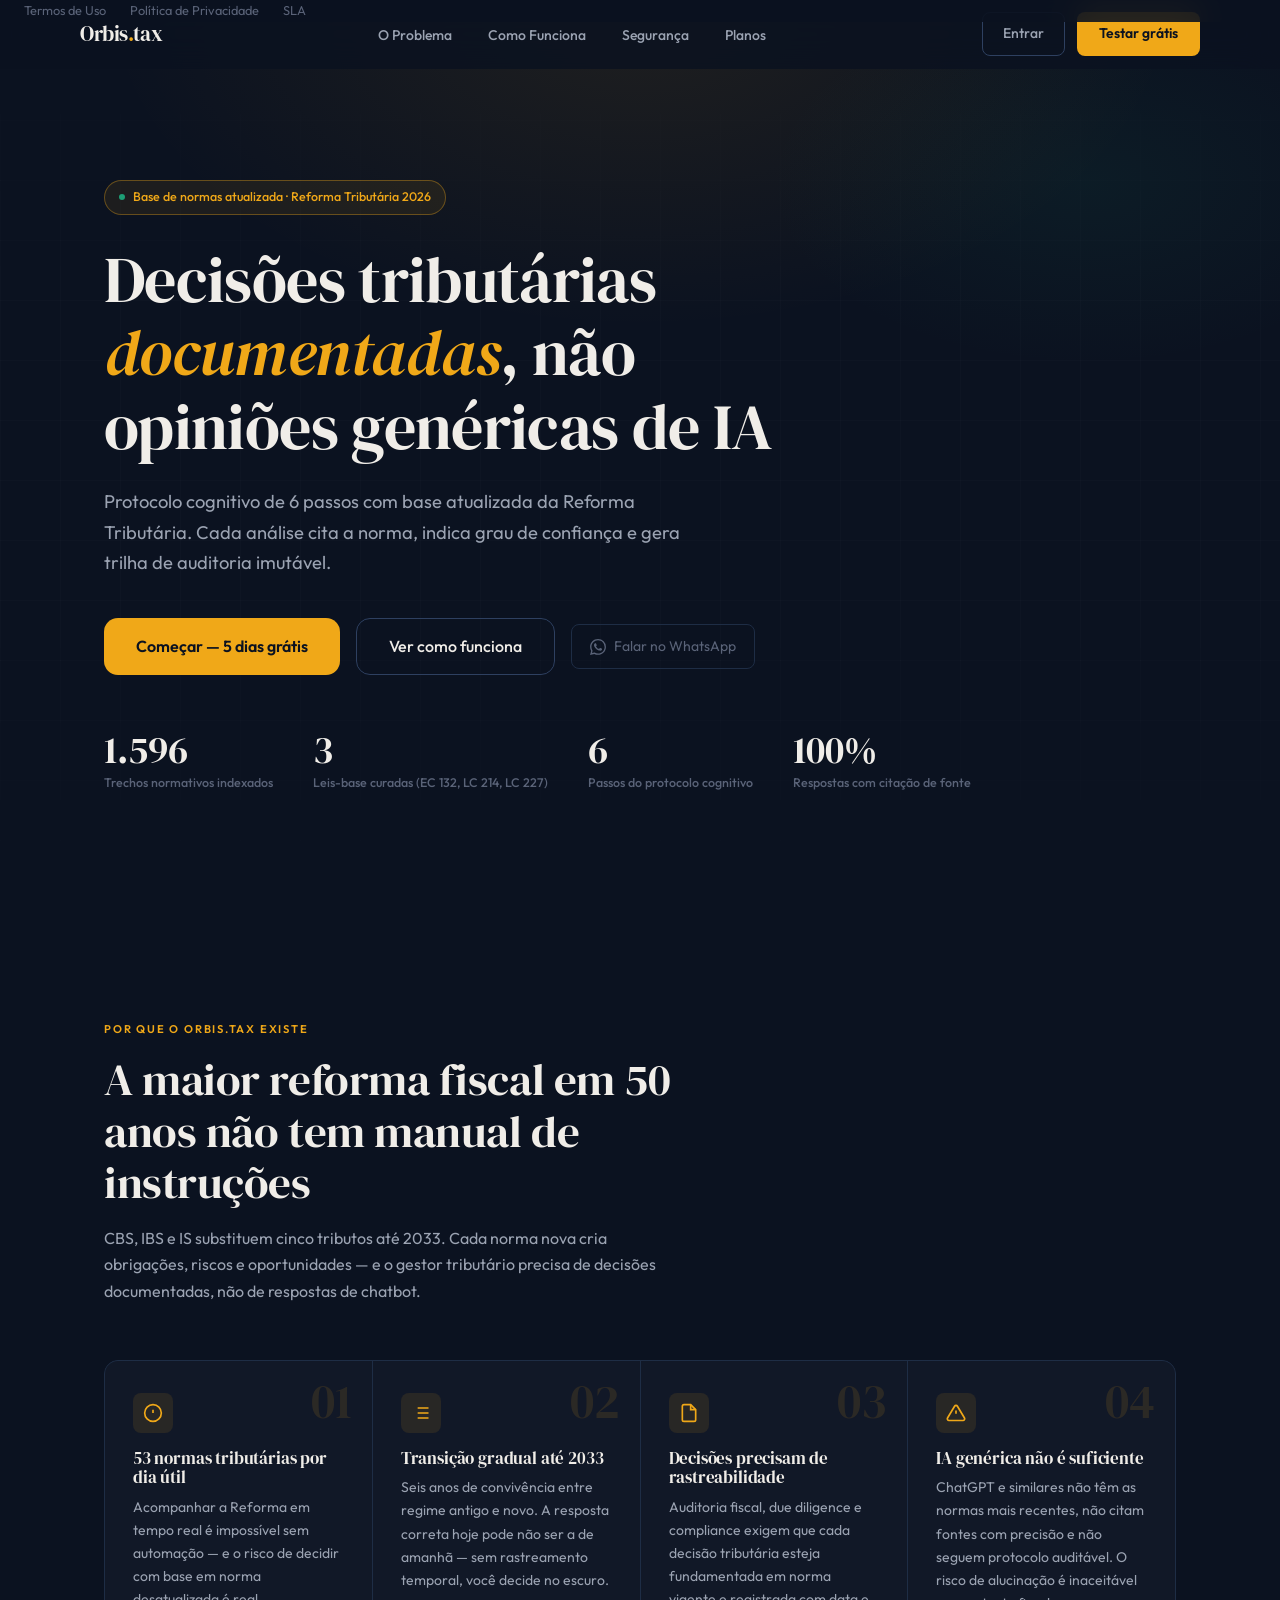
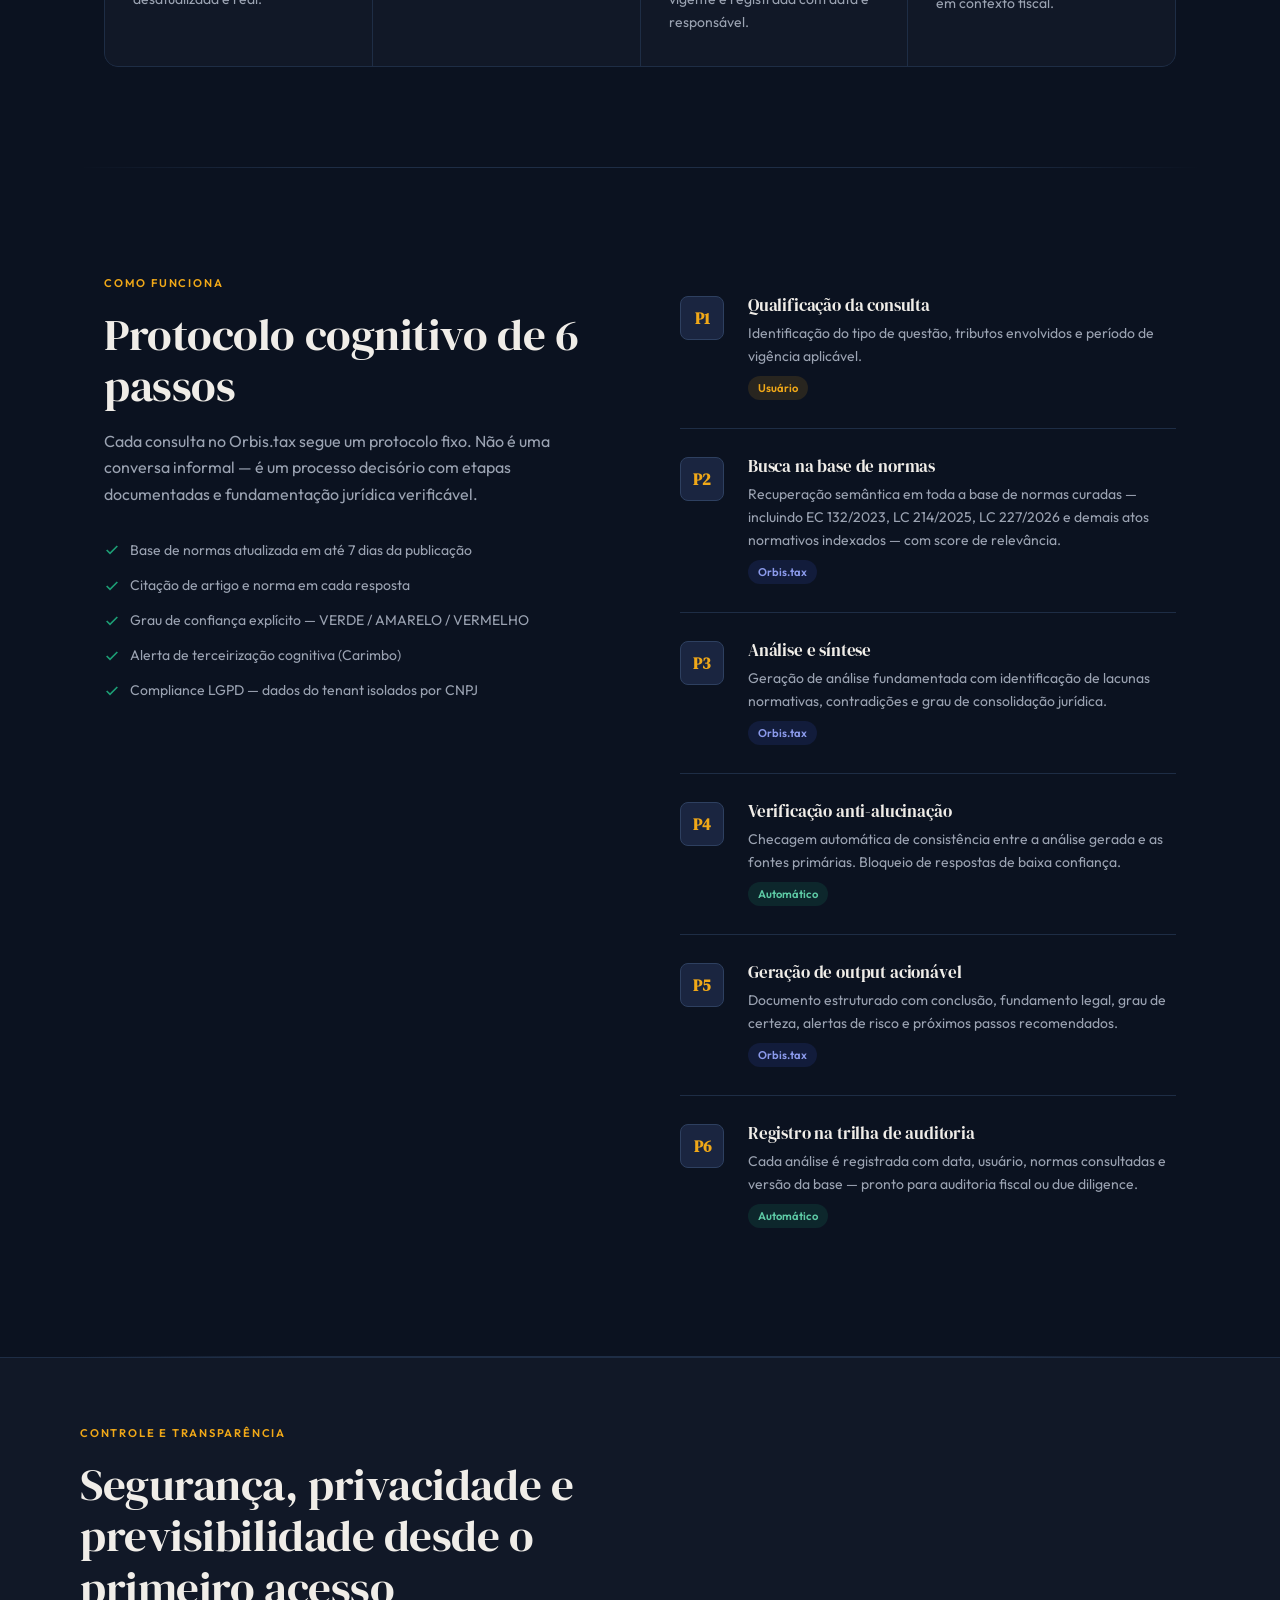
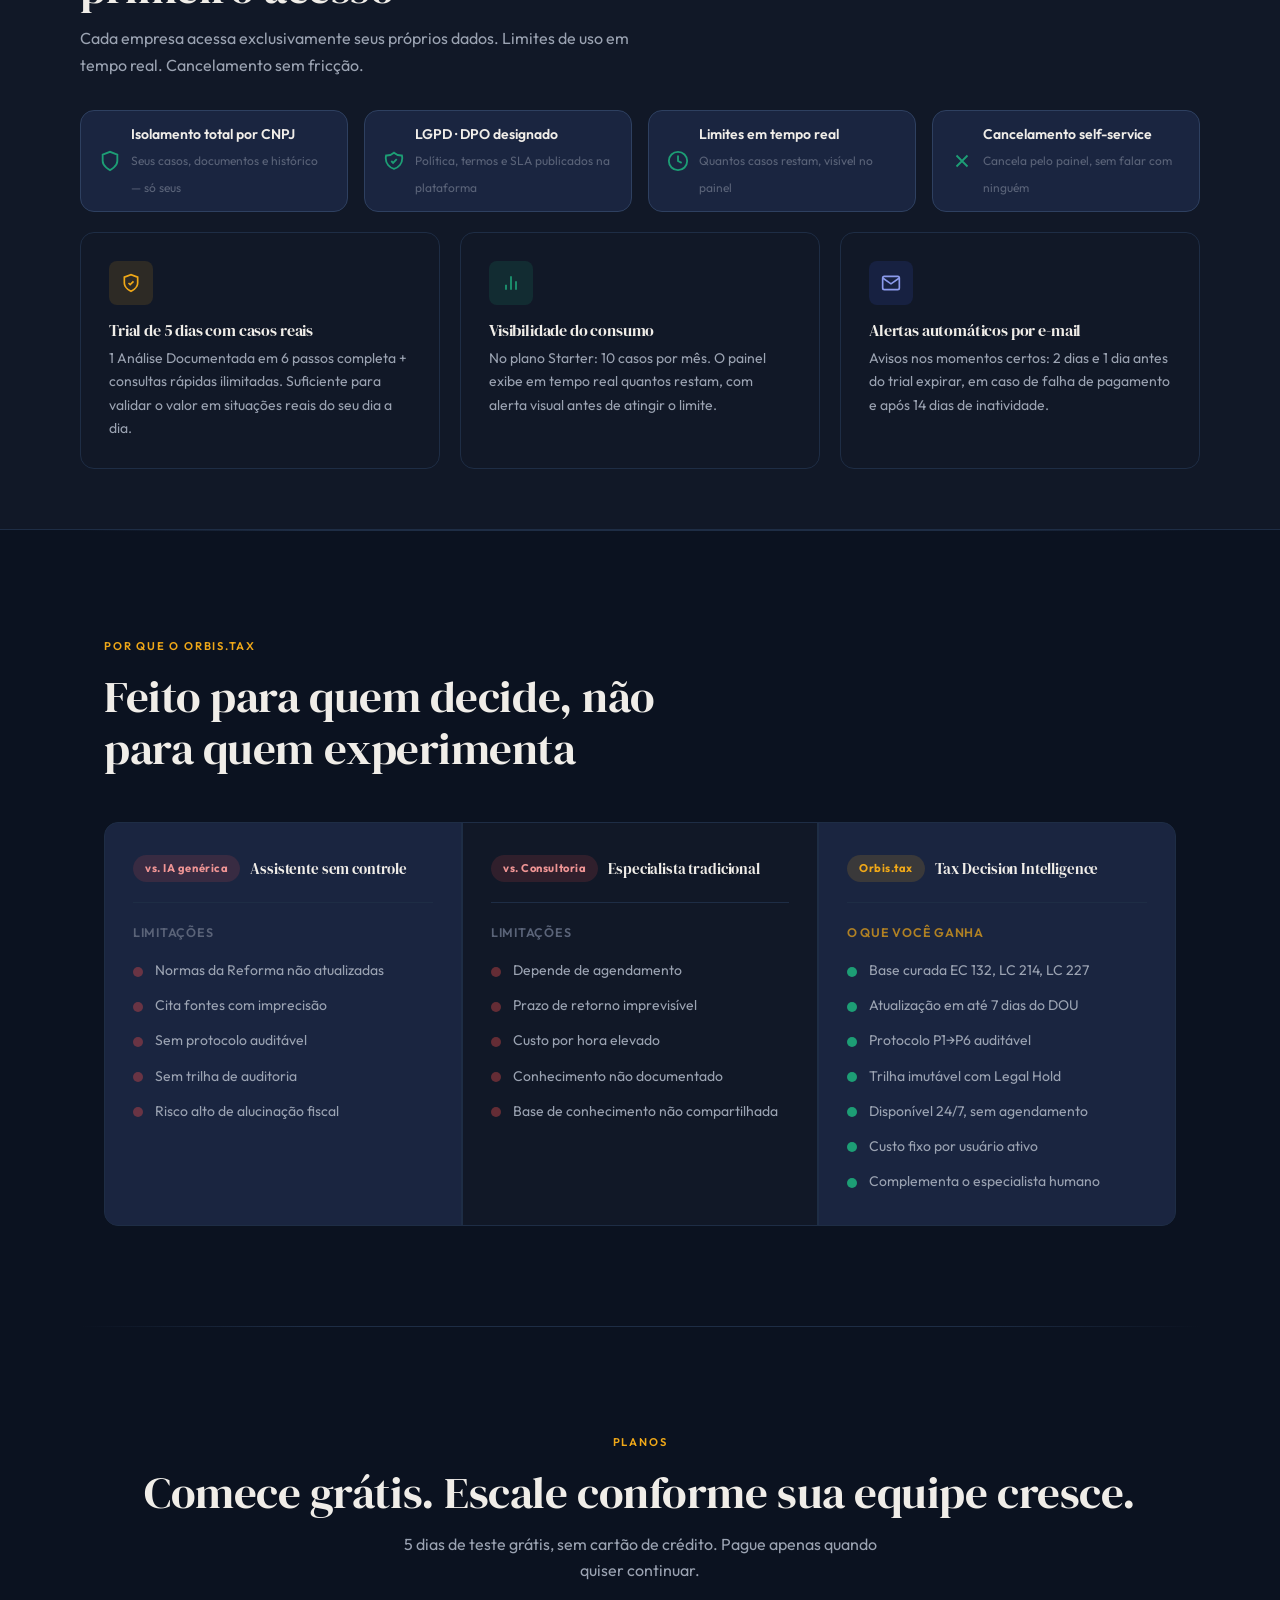
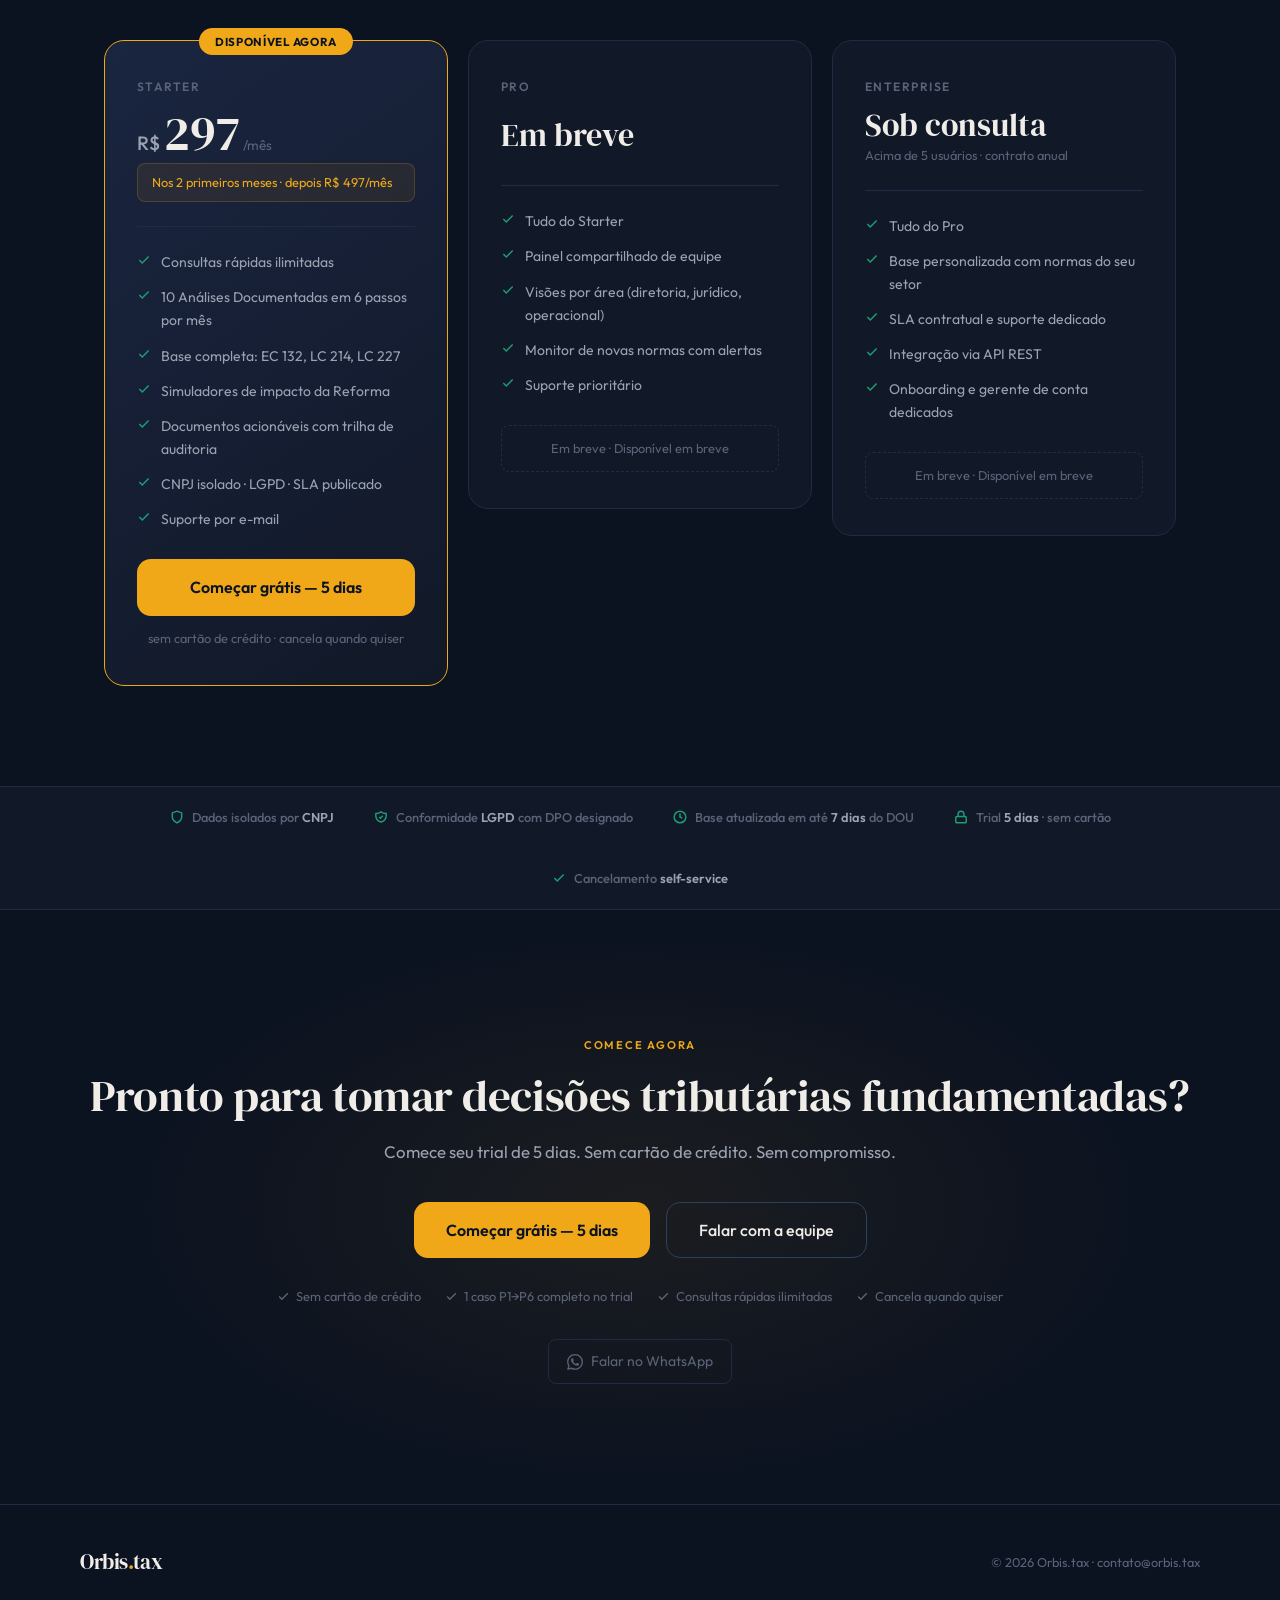
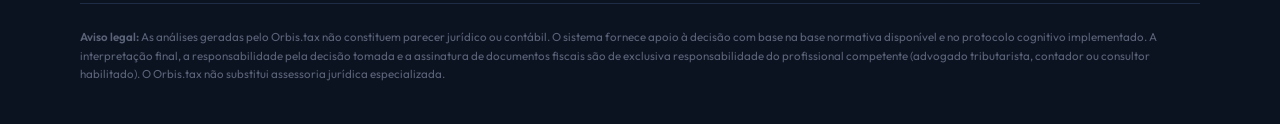
==== commit 1f0be7c3: "fix: nav clipado — overflow-x:clip no body (não cria BFC, não corta position:fixed) Co-Authored-By: " ====
--- a/frontend/public/landing-page.html
+++ b/frontend/public/landing-page.html
@@ -39,7 +39,7 @@
   font-family:var(--sans);
   font-weight:400;
   line-height:1.65;
-  overflow-x:hidden;
+  overflow-x:clip;
   -webkit-font-smoothing:antialiased;
 }
 
@@ -637,7 +637,7 @@
           <div class="protocol-step">P2</div>
           <div class="protocol-content">
             <h3>Busca na base de normas</h3>
-            <p style="font-size:.875rem">Recuperação semântica nas normas curadas (EC 132/2023, LC 214/2025, LC 227/2026) com score de relevância.</p>
+            <p style="font-size:.875rem">Recuperação semântica em toda a base de normas curadas — incluindo EC 132/2023, LC 214/2025, LC 227/2026 e demais atos normativos indexados — com score de relevância.</p>
             <span class="protocol-tag tag-ai">Orbis.tax</span>
           </div>
         </div>
@@ -864,12 +864,9 @@
 
       <div class="price-card">
         <div class="price-label">Pro</div>
-        <div class="price-amount">
-          <span class="price-currency">R$</span>
-          <span class="price-number">990</span>
-          <span class="price-period">/mês</span>
-        </div>
-        <p style="font-size:.8rem;color:var(--text-muted);margin-bottom:24px">2 a 5 usuários · pagamento mensal</p>
+        <div class="price-amount" style="margin-bottom:24px">
+          <span style="font-family:var(--serif);font-size:2rem;color:var(--text-primary)">Em breve</span>
+        </div>
         <div class="price-divider"></div>
         <ul class="price-features">
           <li>
@@ -964,7 +961,7 @@
     <p>Comece seu trial de 5 dias. Sem cartão de crédito. Sem compromisso.</p>
     <div class="final-cta-actions">
       <a href="/register" class="btn-primary btn-lg">Começar grátis — 5 dias</a>
-      <a href="mailto:contato@orbis.tax" class="btn-outline-lg">Falar com a equipe</a>
+      <a href="https://wa.me/5511972521970?text=Ol%C3%A1%2C%20tenho%20interesse%20no%20Orbis.tax" class="btn-outline-lg" target="_blank" rel="noopener">Falar com a equipe</a>
     </div>
     <div class="trial-details">
       <span>
